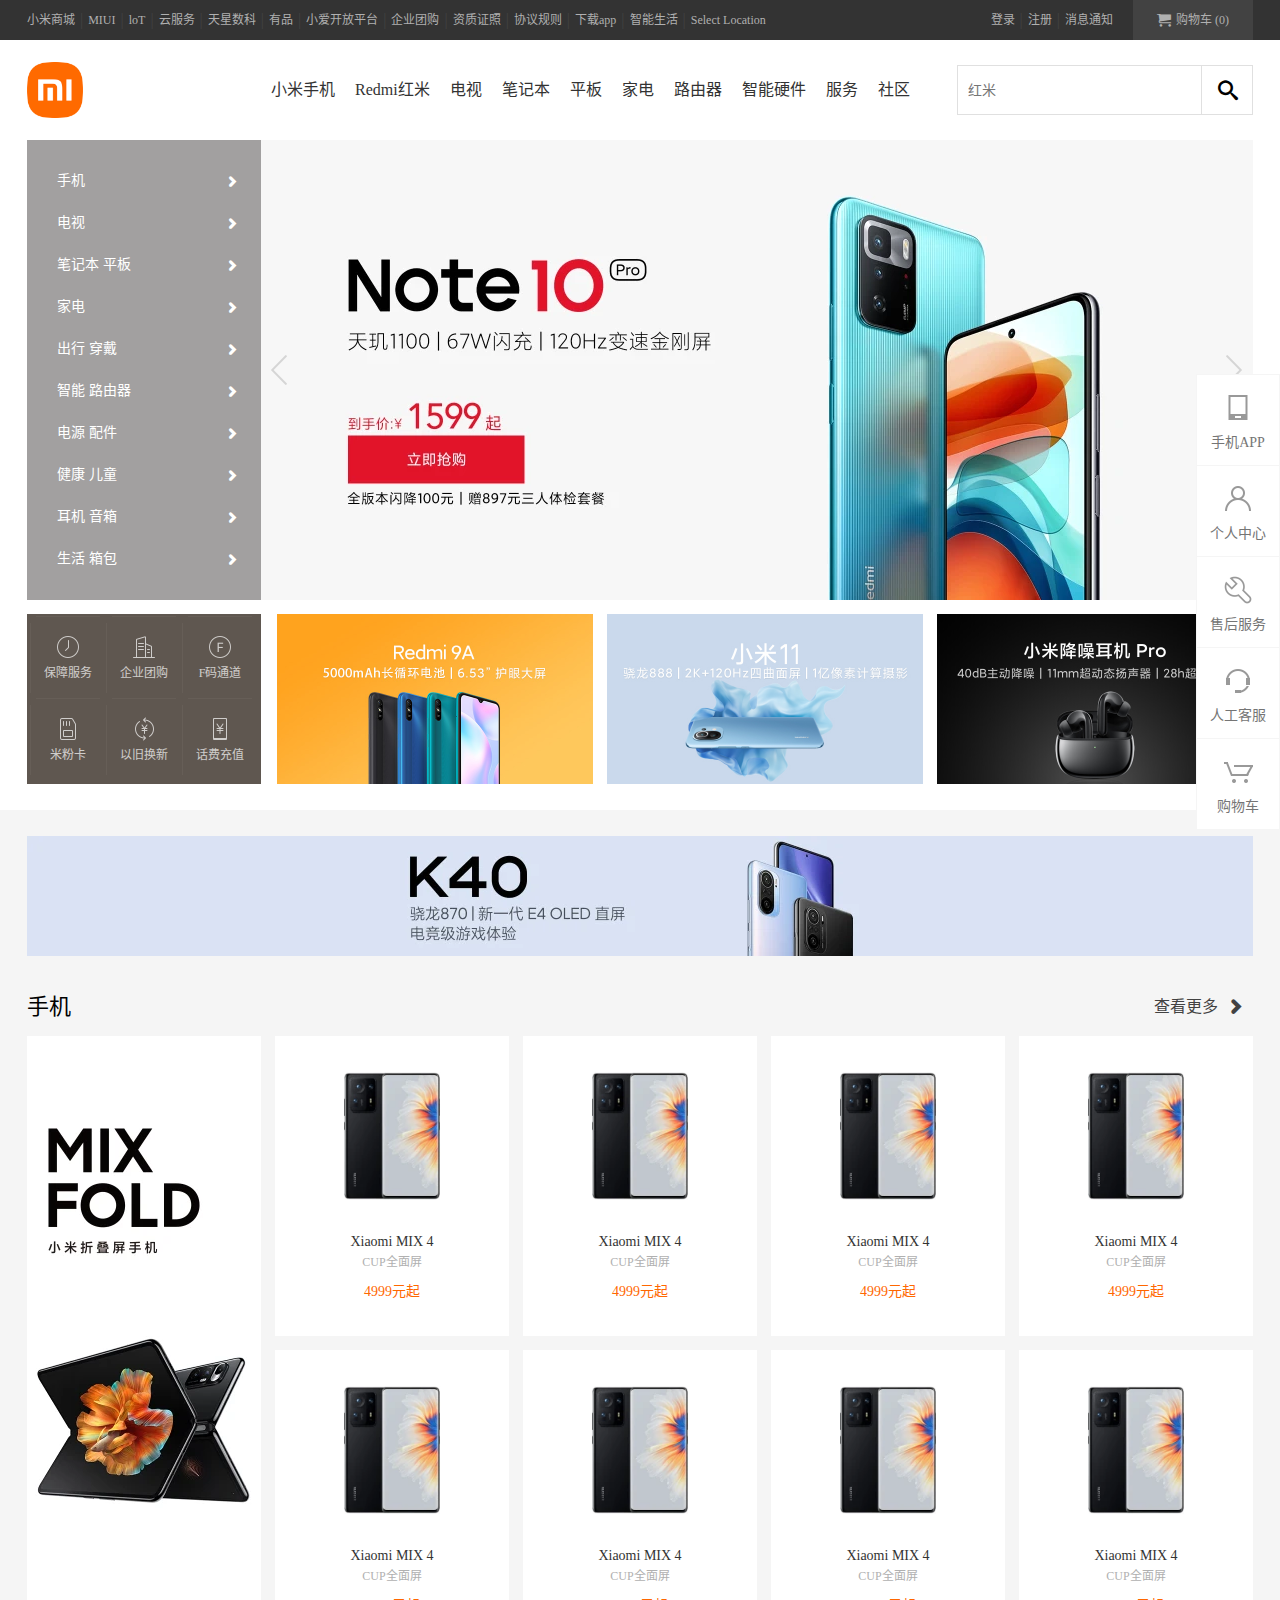
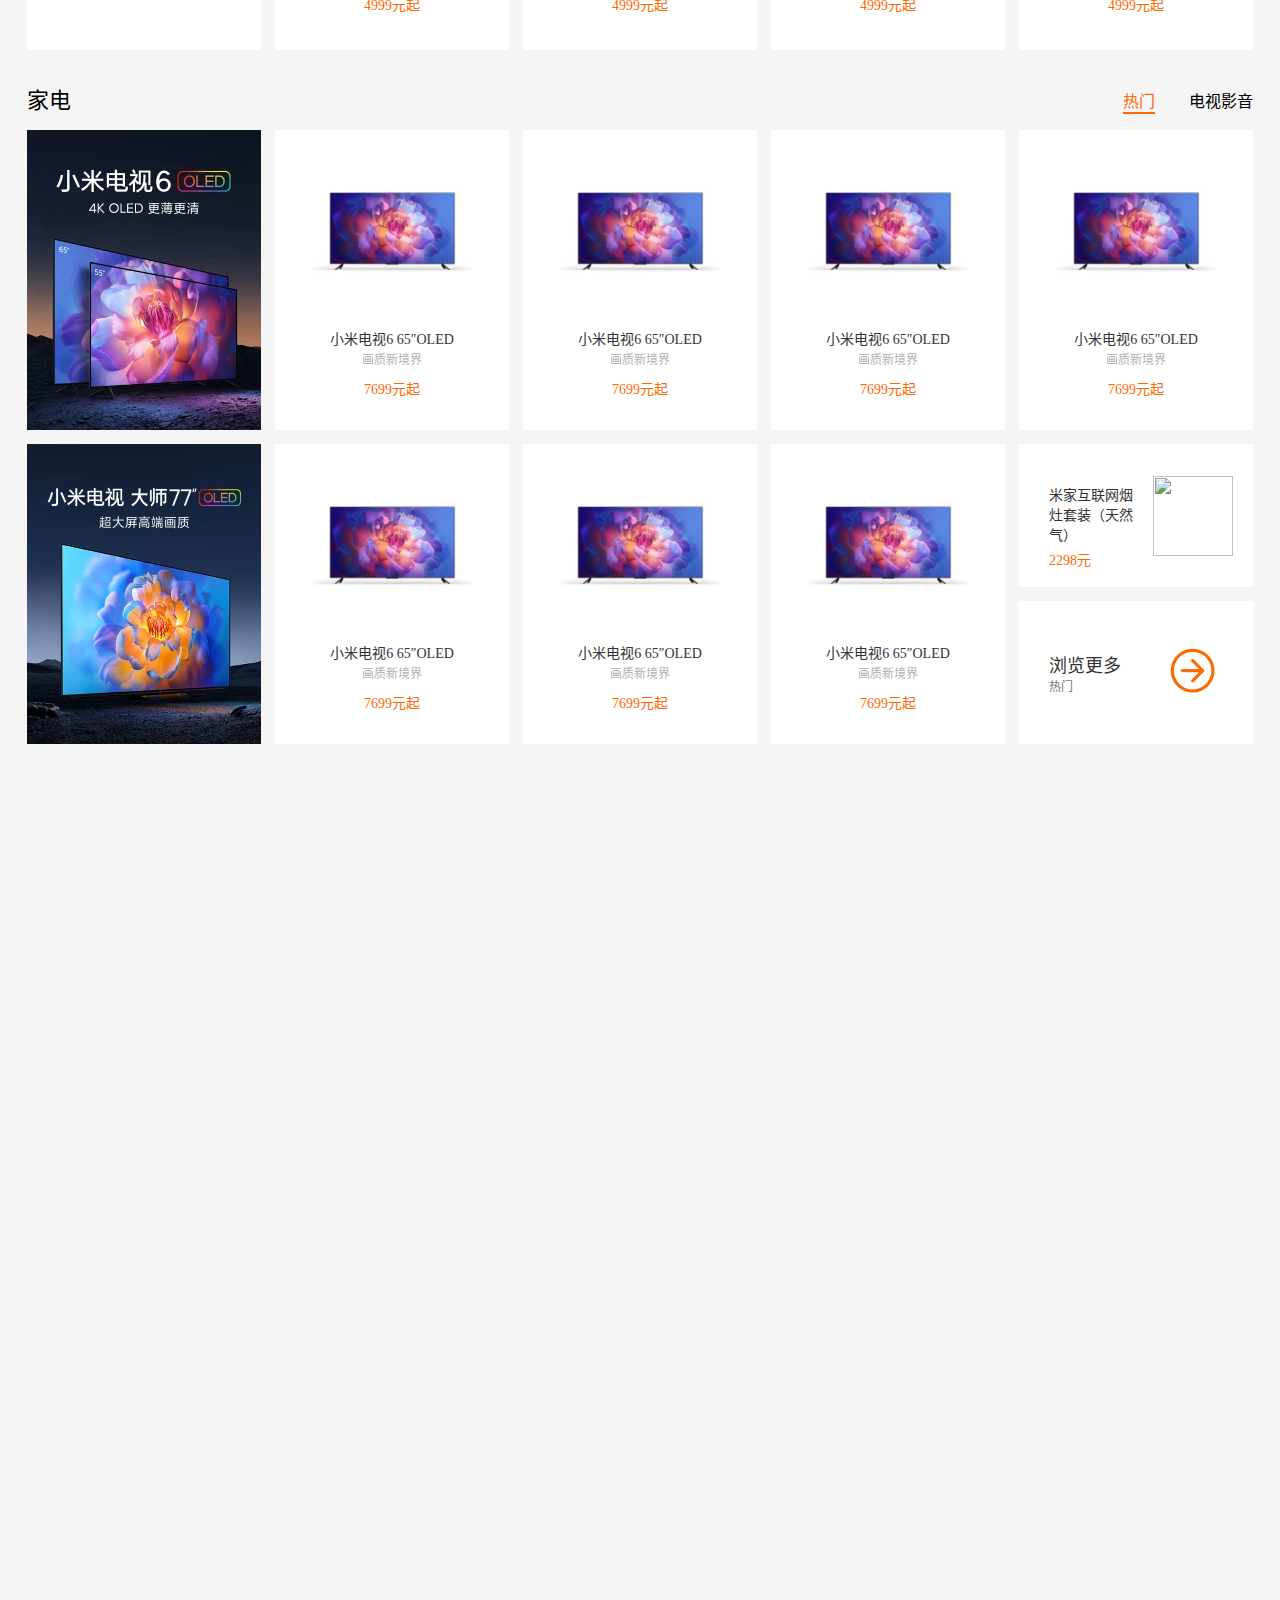
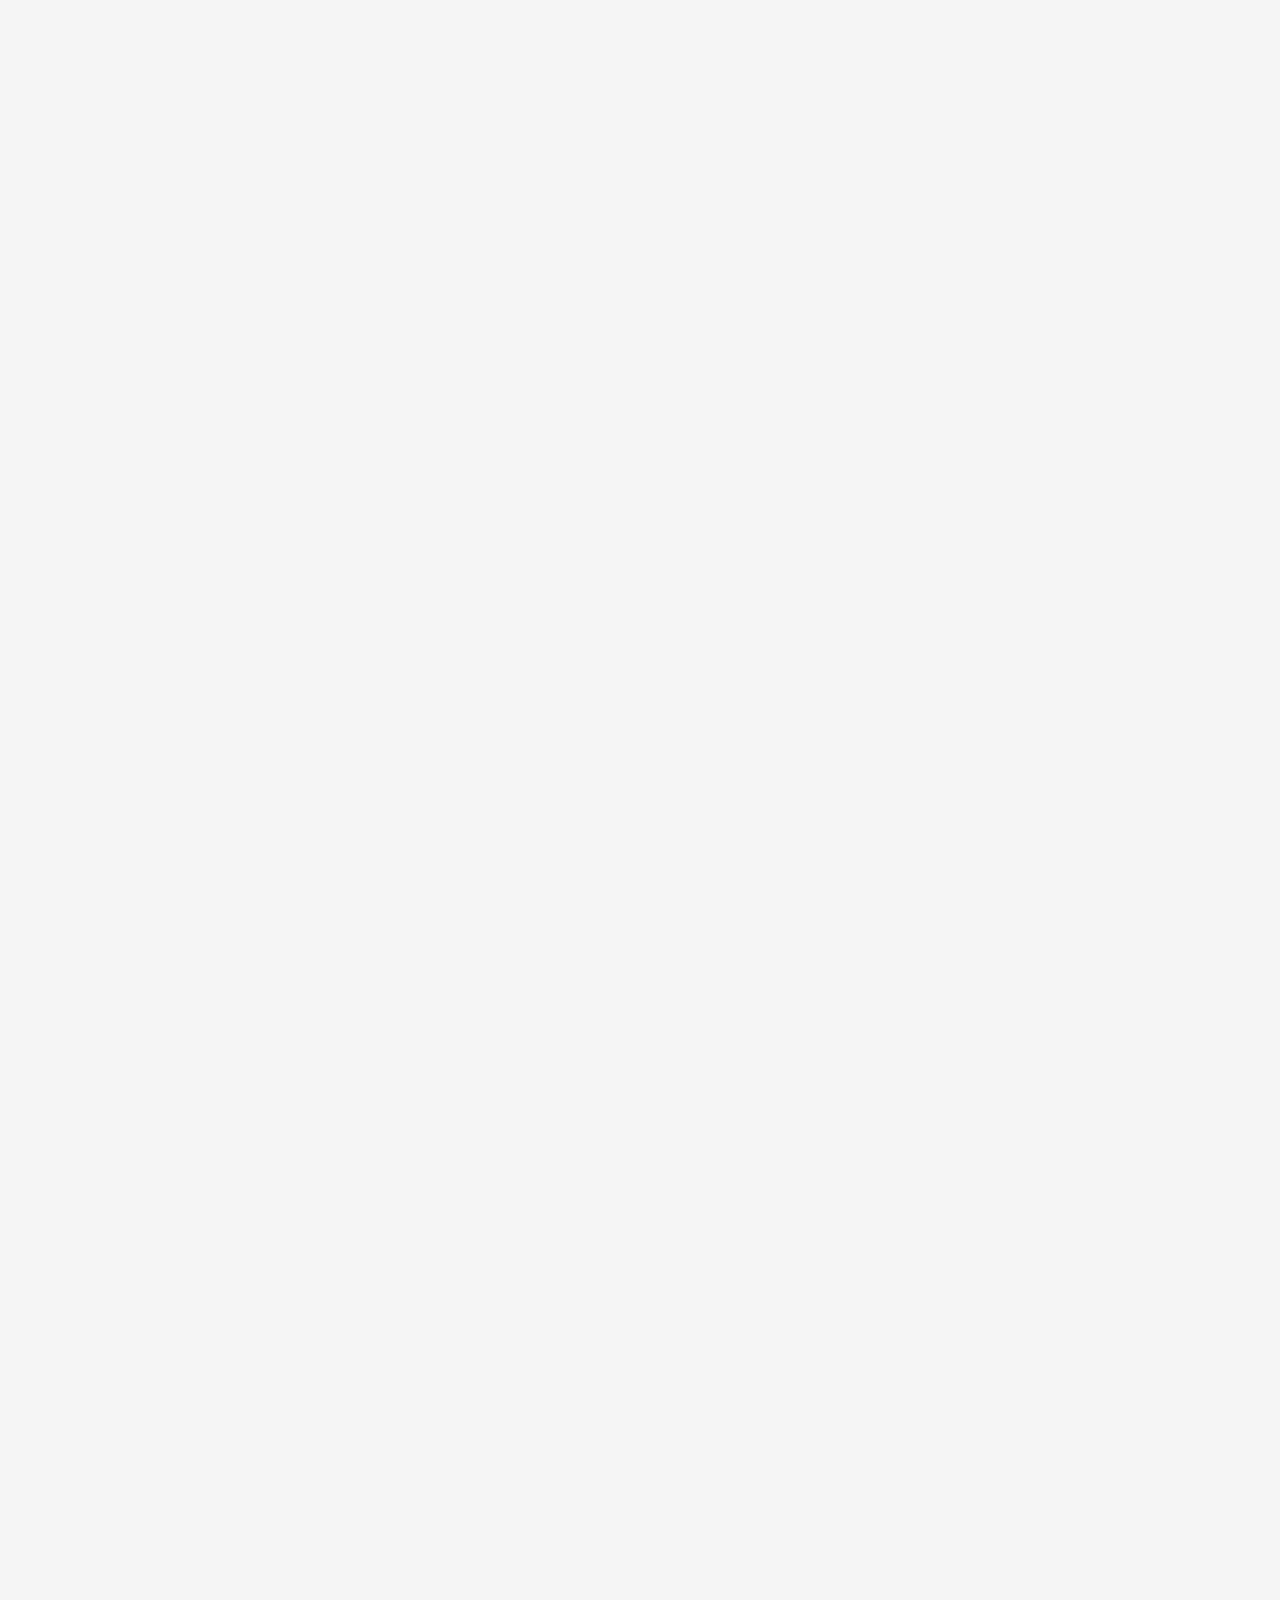
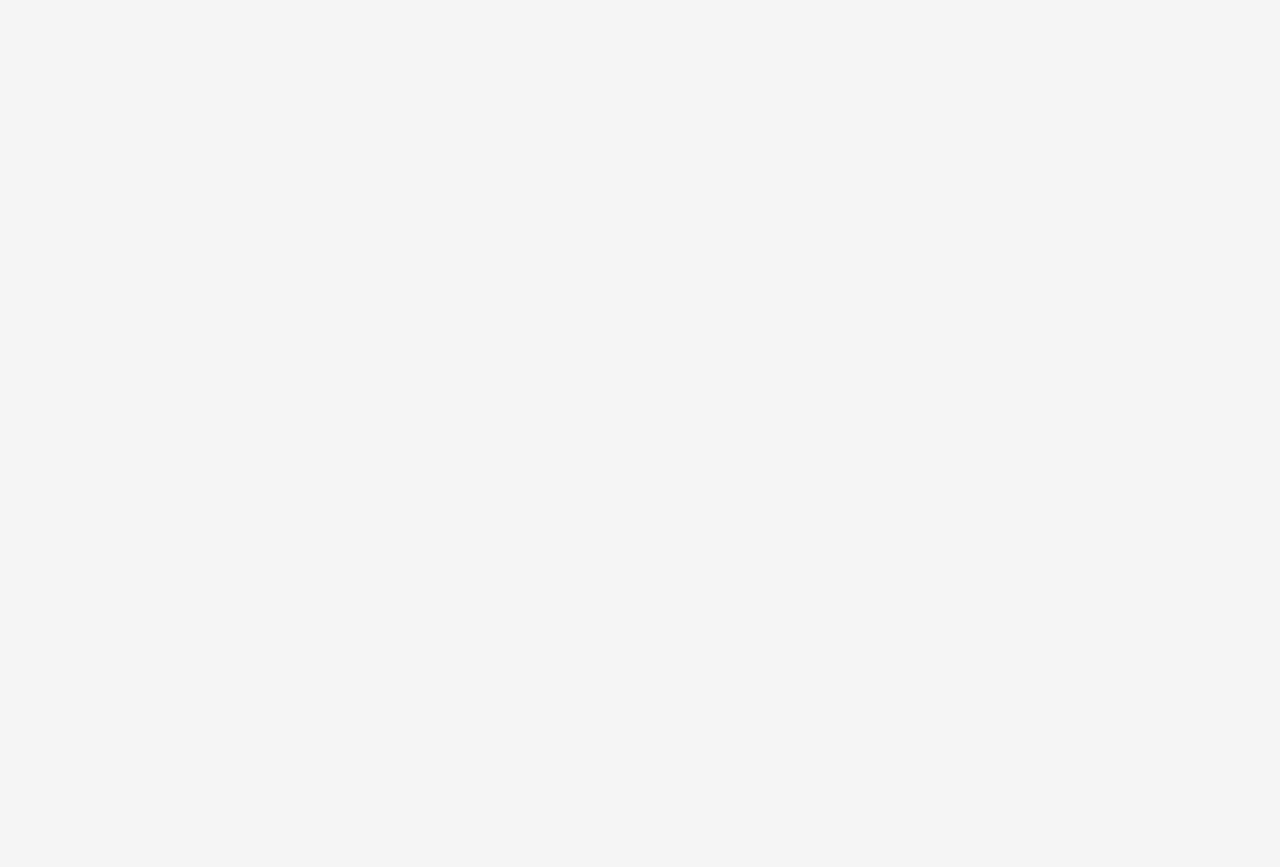
==== index.html @ b2a6027d "小米官网" ====
<!DOCTYPE html>
<html lang="zh-CN">

<head>
    <meta charset="UTF-8">
    <meta http-equiv="X-UA-Compatible" content="IE=edge">
    <meta name="viewport" content="width=device-width, initial-scale=1.0">
    <link rel="stylesheet" href="style.css">
    <link rel="stylesheet" href="active.css">
    <title>小米官网</title>
</head>

<body>
    <!-- 顶部 -->
    <header>
        <div class="topbar">
            <div class="container w">
                <nav class="topbar-nav">
                    <a href="#">小米商城</a>
                    <span class="sep">|</span>
                    <a href="#">MIUI</a>
                    <span class="sep">|</span>
                    <a href="#">loT</a>
                    <span class="sep">|</span>
                    <a href="#">云服务</a>
                    <span class="sep">|</span>
                    <a href="#">天星数科</a>
                    <span class="sep">|</span>
                    <a href="#">有品</a>
                    <span class="sep">|</span>
                    <a href="#">小爱开放平台</a>
                    <span class="sep">|</span>
                    <a href="#">企业团购</a>
                    <span class="sep">|</span>
                    <a href="#">资质证照</a>
                    <span class="sep">|</span>
                    <a href="#">协议规则</a>
                    <span class="sep">|</span>
                    <a href="#">下载app</a>
                    <span class="sep">|</span>
                    <a href="#">智能生活</a>
                    <span class="sep">|</span>
                    <a href="#">Select Location</a>
                </nav>

                <div class="shoppingCart">
                    <a href="#">
                        <!-- 用em或i标签表示字体图标 -->
                        <em>购物车</em>
                        <span>(0)</span>
                    </a>
                    <div class="card-Menu">
                        <span class="msg">购物车中还没有商品，赶紧选购吧！</span>
                    </div>
                </div>

                <div class="userInfo">
                    <a href="#">消息通知</a>
                    <span class="sep">|</span>
                    <a href="#">注册</a>
                    <span class="sep">|</span>
                    <a href="#">登录</a>
                </div>
            </div>
        </div>
        <div class="header-top">
            <div class="container w">
                <ul class="nav-item">
                    <li><a href="#" class="link">小米手机</a></li>
                    <li><a href="#" class="link">Redmi红米</a></li>
                    <li><a href="#" class="link">电视</a></li>
                    <li><a href="#" class="link">笔记本</a></li>
                    <li><a href="#" class="link">平板</a></li>
                    <li><a href="#" class="link">家电</a></li>
                    <li><a href="#" class="link">路由器</a></li>
                    <li><a href="#" class="link">智能硬件</a></li>
                    <li><a href="#" class="link">服务</a></li>
                    <li><a href="#" class="link">社区</a></li>
                </ul>
                <form action="" class="search">
                    <div class="icon-search-btn">
                        <input type="submit" class="search-btn" value="">
                    </div>
                    <input type="text" class="search-text" placeholder="红米">
                </form>

            </div>
        </div>
    </header>
    <!-- 顶部end -->

    <!-- 轮播图 -->
    <div class="swiper">
        <div class="container w">
            <div class="swiper-btn-next"></div>
            <div class="swiper-btn-prev"></div>
            <aside class="swiper-aside">
                <ul class="category-list">
                    <li class="category-list-item">
                        <a href="#" class="link"> 手机</a>
                        <div class="children children-style1">
                            <ul class="children-list">
                                <li>
                                    <a href="#" id="link" class="clearfix">
                                        <img src="images/phone1-2.png" alt="" class="img">
                                        <span class="text">Xiaomi MIX 4</span>
                                    </a>
                                </li>
                                <li>
                                    <a href="#" id="link" class="clearfix">
                                        <img src="images/phone1-2.png" alt="" class="img">
                                        <span class="text">Xiaomi MIX 4</span>
                                    </a>
                                </li>
                                <li>
                                    <a href="#" id="link" class="clearfix">
                                        <img src="images/phone1-2.png" alt="" class="img">
                                        <span class="text">Xiaomi MIX 4</span>
                                    </a>
                                </li>
                                <li>
                                    <a href="#" id="link" class="clearfix">
                                        <img src="images/phone1-2.png" alt="" class="img">
                                        <span class="text">Xiaomi MIX 4</span>
                                    </a>
                                </li>
                                <li>
                                    <a href="#" id="link" class="clearfix">
                                        <img src="images/phone1-2.png" alt="" class="img">
                                        <span class="text">Xiaomi MIX 4</span>
                                    </a>
                                </li>
                                <li>
                                    <a href="#" id="link" class="clearfix">
                                        <img src="images/phone1-2.png" alt="" class="img">
                                        <span class="text">Xiaomi MIX 4</span>
                                    </a>
                                </li>
                                <li>
                                    <a href="#" id="link" class="clearfix">
                                        <img src="images/phone1-2.png" alt="" class="img">
                                        <span class="text">Xiaomi MIX 4</span>
                                    </a>
                                </li>
                                <li>
                                    <a href="#" id="link" class="clearfix">
                                        <img src="images/phone1-2.png" alt="" class="img">
                                        <span class="text">Xiaomi MIX 4</span>
                                    </a>
                                </li>
                                <li>
                                    <a href="#" id="link" class="clearfix">
                                        <img src="images/phone1-2.png" alt="" class="img">
                                        <span class="text">Xiaomi MIX 4</span>
                                    </a>
                                </li>
                                <li>
                                    <a href="#" id="link" class="clearfix">
                                        <img src="images/phone1-2.png" alt="" class="img">
                                        <span class="text">Xiaomi MIX 4</span>
                                    </a>
                                </li>
                                <li>
                                    <a href="#" id="link" class="clearfix">
                                        <img src="images/phone1-2.png" alt="" class="img">
                                        <span class="text">Xiaomi MIX 4</span>
                                    </a>
                                </li>
                                <li>
                                    <a href="#" id="link" class="clearfix">
                                        <img src="images/phone1-2.png" alt="" class="img">
                                        <span class="text">Xiaomi MIX 4</span>
                                    </a>
                                </li>
                                <li>
                                    <a href="#" id="link" class="clearfix">
                                        <img src="images/phone1-2.png" alt="" class="img">
                                        <span class="text">Xiaomi MIX 4</span>
                                    </a>
                                </li>
                                <li>
                                    <a href="#" id="link" class="clearfix">
                                        <img src="images/phone1-2.png" alt="" class="img">
                                        <span class="text">Xiaomi MIX 4</span>
                                    </a>
                                </li>
                                <li>
                                    <a href="#" id="link" class="clearfix">
                                        <img src="images/phone1-2.png" alt="" class="img">
                                        <span class="text">Xiaomi MIX 4</span>
                                    </a>
                                </li>
                                <li>
                                    <a href="#" id="link" class="clearfix">
                                        <img src="images/phone1-2.png" alt="" class="img">
                                        <span class="text">Xiaomi MIX 4</span>
                                    </a>
                                </li>
                                <li>
                                    <a href="#" id="link" class="clearfix">
                                        <img src="images/phone1-2.png" alt="" class="img">
                                        <span class="text">Xiaomi MIX 4</span>
                                    </a>
                                </li>
                                <li>
                                    <a href="#" id="link" class="clearfix">
                                        <img src="images/phone1-2.png" alt="" class="img">
                                        <span class="text">Xiaomi MIX 4</span>
                                    </a>
                                </li>
                                <li>
                                    <a href="#" id="link" class="clearfix">
                                        <img src="images/phone1-2.png" alt="" class="img">
                                        <span class="text">Xiaomi MIX 4</span>
                                    </a>
                                </li>
                                <li>
                                    <a href="#" id="link" class="clearfix">
                                        <img src="images/phone1-2.png" alt="" class="img">
                                        <span class="text">Xiaomi MIX 4</span>
                                    </a>
                                </li>
                                <li>
                                    <a href="#" id="link" class="clearfix">
                                        <img src="images/phone1-2.png" alt="" class="img">
                                        <span class="text">Xiaomi MIX 4</span>
                                    </a>
                                </li>
                                <li>
                                    <a href="#" id="link" class="clearfix">
                                        <img src="images/phone1-2.png" alt="" class="img">
                                        <span class="text">Xiaomi MIX 4</span>
                                    </a>
                                </li>
                                <li>
                                    <a href="#" id="link" class="clearfix">
                                        <img src="images/phone1-2.png" alt="" class="img">
                                        <span class="text">Xiaomi MIX 4</span>
                                    </a>
                                </li>
                                <li>
                                    <a href="#" id="link" class="clearfix">
                                        <img src="images/phone1-2.png" alt="" class="img">
                                        <span class="text">Xiaomi MIX 4</span>
                                    </a>
                                </li>
                            </ul>
                        </div>
                    </li>
                    <li class="category-list-item">
                        <a href="#" class="link"> 电视</a>
                        <div class="children children-style1">
                            <ul class=" children-list">
                                <li>
                                    <a href="#" id="link" class="clearfix">
                                        <img src="images/TVpic2-1.png" alt="" class="img">
                                        <span class="text">小米电视6 55” OLED</span>
                                    </a>
                                </li>
                                <li>
                                    <a href="#" id="link" class="clearfix">
                                        <img src="images/TVpic2-1.png" alt="" class="img">
                                        <span class="text">小米电视6 55” OLED</span>
                                    </a>
                                </li>
                                <li>
                                    <a href="#" id="link" class="clearfix">
                                        <img src="images/TVpic2-1.png" alt="" class="img">
                                        <span class="text">小米电视6 55” OLED</span>
                                    </a>
                                </li>
                                <li>
                                    <a href="#" id="link" class="clearfix">
                                        <img src="images/TVpic2-1.png" alt="" class="img">
                                        <span class="text">小米电视6 55” OLED</span>
                                    </a>
                                </li>
                                <li>
                                    <a href="#" id="link" class="clearfix">
                                        <img src="images/TVpic2-1.png" alt="" class="img">
                                        <span class="text">小米电视6 55” OLED</span>
                                    </a>
                                </li>
                                <li>
                                    <a href="#" id="link" class="clearfix">
                                        <img src="images/TVpic2-1.png" alt="" class="img">
                                        <span class="text">小米电视6 55” OLED</span>
                                    </a>
                                </li>
                                <li>
                                    <a href="#" id="link" class="clearfix">
                                        <img src="images/TVpic2-1.png" alt="" class="img">
                                        <span class="text">小米电视6 55” OLED</span>
                                    </a>
                                </li>
                                <li>
                                    <a href="#" id="link" class="clearfix">
                                        <img src="images/TVpic2-1.png" alt="" class="img">
                                        <span class="text">小米电视6 55” OLED</span>
                                    </a>
                                </li>
                                <li>
                                    <a href="#" id="link" class="clearfix">
                                        <img src="images/TVpic2-1.png" alt="" class="img">
                                        <span class="text">小米电视6 55” OLED</span>
                                    </a>
                                </li>
                                <li>
                                    <a href="#" id="link" class="clearfix">
                                        <img src="images/TVpic2-1.png" alt="" class="img">
                                        <span class="text">小米电视6 55” OLED</span>
                                    </a>
                                </li>
                                <li>
                                    <a href="#" id="link" class="clearfix">
                                        <img src="images/TVpic2-1.png" alt="" class="img">
                                        <span class="text">小米电视6 55” OLED</span>
                                    </a>
                                </li>
                                <li>
                                    <a href="#" id="link" class="clearfix">
                                        <img src="images/TVpic2-1.png" alt="" class="img">
                                        <span class="text">小米电视6 55” OLED</span>
                                    </a>
                                </li>
                                <li>
                                    <a href="#" id="link" class="clearfix">
                                        <img src="images/TVpic2-1.png" alt="" class="img">
                                        <span class="text">小米电视6 55” OLED</span>
                                    </a>
                                </li>
                                <li>
                                    <a href="#" id="link" class="clearfix">
                                        <img src="images/TVpic2-1.png" alt="" class="img">
                                        <span class="text">小米电视6 55” OLED</span>
                                    </a>
                                </li>
                                <li>
                                    <a href="#" id="link" class="clearfix">
                                        <img src="images/TVpic2-1.png" alt="" class="img">
                                        <span class="text">小米电视6 55” OLED</span>
                                    </a>
                                </li>
                                <li>
                                    <a href="#" id="link" class="clearfix">
                                        <img src="images/TVpic2-1.png" alt="" class="img">
                                        <span class="text">小米电视6 55” OLED</span>
                                    </a>
                                </li>
                                <li>
                                    <a href="#" id="link" class="clearfix">
                                        <img src="images/TVpic2-1.png" alt="" class="img">
                                        <span class="text">小米电视6 55” OLED</span>
                                    </a>
                                </li>
                                <li>
                                    <a href="#" id="link" class="clearfix">
                                        <img src="images/TVpic2-1.png" alt="" class="img">
                                        <span class="text">小米电视6 55” OLED</span>
                                    </a>
                                </li>
                                <li>
                                    <a href="#" id="link" class="clearfix">
                                        <img src="images/TVpic2-1.png" alt="" class="img">
                                        <span class="text">小米电视6 55” OLED</span>
                                    </a>
                                </li>
                                <li>
                                    <a href="#" id="link" class="clearfix">
                                        <img src="images/TVpic2-1.png" alt="" class="img">
                                        <span class="text">小米电视6 55” OLED</span>
                                    </a>
                                </li>
                                <li>
                                    <a href="#" id="link" class="clearfix">
                                        <img src="images/TVpic2-1.png" alt="" class="img">
                                        <span class="text">小米电视6 55” OLED</span>
                                    </a>
                                </li>
                                <li>
                                    <a href="#" id="link" class="clearfix">
                                        <img src="images/TVpic2-1.png" alt="" class="img">
                                        <span class="text">小米电视6 55” OLED</span>
                                    </a>
                                </li>
                                <li>
                                    <a href="#" id="link" class="clearfix">
                                        <img src="images/TVpic2-1.png" alt="" class="img">
                                        <span class="text">小米电视6 55” OLED</span>
                                    </a>
                                </li>
                                <li>
                                    <a href="#" id="link" class="clearfix">
                                        <img src="images/TVpic2-1.png" alt="" class="img">
                                        <span class="text">小米电视6 55” OLED</span>
                                    </a>
                                </li>
                            </ul>
                        </div>
                    </li>
                    <li class="category-list-item">
                        <a href="#" class="link"> 笔记本 平板</a>
                        <div class="children children-style2">
                            <div class="children-style2-prev">
                                <ul class="children-list">
                                    <li>
                                        <a href="#" id="link" class="clearfix">
                                            <img src="images/ipad3-1.png" alt="" class="img">
                                            <span class="text">小米平板5</span>
                                        </a>
                                    </li>
                                    <li>
                                        <a href="#" id="link" class="clearfix">
                                            <img src="images/ipad3-1.png" alt="" class="img">
                                            <span class="text">小米平板5</span>
                                        </a>
                                    </li>
                                    <li>
                                        <a href="#" id="link" class="clearfix">
                                            <img src="images/ipad3-1.png" alt="" class="img">
                                            <span class="text">小米平板5</span>
                                        </a>
                                    </li>
                                    <li>
                                        <a href="#" id="link" class="clearfix">
                                            <img src="images/ipad3-1.png" alt="" class="img">
                                            <span class="text">小米平板5</span>
                                        </a>
                                    </li>
                                    <li>
                                        <a href="#" id="link" class="clearfix">
                                            <img src="images/ipad3-1.png" alt="" class="img">
                                            <span class="text">小米平板5</span>
                                        </a>
                                    </li>
                                    <li>
                                        <a href="#" id="link" class="clearfix">
                                            <img src="images/ipad3-1.png" alt="" class="img">
                                            <span class="text">小米平板5</span>
                                        </a>
                                    </li>
                                    <li>
                                        <a href="#" id="link" class="clearfix">
                                            <img src="images/ipad3-1.png" alt="" class="img">
                                            <span class="text">小米平板5</span>
                                        </a>
                                    </li>
                                    <li>
                                        <a href="#" id="link" class="clearfix">
                                            <img src="images/ipad3-1.png" alt="" class="img">
                                            <span class="text">小米平板5</span>
                                        </a>
                                    </li>
                                    <li>
                                        <a href="#" id="link" class="clearfix">
                                            <img src="images/ipad3-1.png" alt="" class="img">
                                            <span class="text">小米平板5</span>
                                        </a>
                                    </li>
                                    <li>
                                        <a href="#" id="link" class="clearfix">
                                            <img src="images/ipad3-1.png" alt="" class="img">
                                            <span class="text">小米平板5</span>
                                        </a>
                                    </li>
                                    <li>
                                        <a href="#" id="link" class="clearfix">
                                            <img src="images/ipad3-1.png" alt="" class="img">
                                            <span class="text">小米平板5</span>
                                        </a>
                                    </li>
                                    <li>
                                        <a href="#" id="link" class="clearfix">
                                            <img src="images/ipad3-1.png" alt="" class="img">
                                            <span class="text">小米平板5</span>
                                        </a>
                                    </li>
                                </ul>
                            </div>
                            <div class="children-style2-next">
                                <ul class="children-list">
                                    <li>
                                        <a href="#" id="link" class="clearfix">
                                            <img src="images/ipad3-1.png" alt="" class="img">
                                            <span class="text">小米平板5</span>
                                        </a>
                                    </li>
                                    <li>
                                        <a href="#" id="link" class="clearfix">
                                            <img src="images/ipad3-1.png" alt="" class="img">
                                            <span class="text">小米平板5</span>
                                        </a>
                                    </li>
                                </ul>
                            </div>
                        </div>
                    </li>
                    <li class="category-list-item">
                        <a href="#" class="link"> 家电</a>
                        <div class="children children-style1">
                            <ul class="children-list">
                                <li>
                                    <a href="#" id="link" class="clearfix">
                                        <img src="images/bxpix4-1.png" alt="" class="img">
                                        <span class="text">冰箱</span>
                                    </a>
                                </li>
                                <li>
                                    <a href="#" id="link" class="clearfix">
                                        <img src="images/bxpix4-1.png" alt="" class="img">
                                        <span class="text">冰箱</span>
                                    </a>
                                </li>
                                <li>
                                    <a href="#" id="link" class="clearfix">
                                        <img src="images/bxpix4-1.png" alt="" class="img">
                                        <span class="text">冰箱</span>
                                    </a>
                                </li>
                                <li>
                                    <a href="#" id="link" class="clearfix">
                                        <img src="images/bxpix4-1.png" alt="" class="img">
                                        <span class="text">冰箱</span>
                                    </a>
                                </li>
                                <li>
                                    <a href="#" id="link" class="clearfix">
                                        <img src="images/bxpix4-1.png" alt="" class="img">
                                        <span class="text">冰箱</span>
                                    </a>
                                </li>
                                <li>
                                    <a href="#" id="link" class="clearfix">
                                        <img src="images/bxpix4-1.png" alt="" class="img">
                                        <span class="text">冰箱</span>
                                    </a>
                                </li>
                                <li>
                                    <a href="#" id="link" class="clearfix">
                                        <img src="images/bxpix4-1.png" alt="" class="img">
                                        <span class="text">冰箱</span>
                                    </a>
                                </li>
                                <li>
                                    <a href="#" id="link" class="clearfix">
                                        <img src="images/bxpix4-1.png" alt="" class="img">
                                        <span class="text">冰箱</span>
                                    </a>
                                </li>
                                <li>
                                    <a href="#" id="link" class="clearfix">
                                        <img src="images/bxpix4-1.png" alt="" class="img">
                                        <span class="text">冰箱</span>
                                    </a>
                                </li>
                                <li>
                                    <a href="#" id="link" class="clearfix">
                                        <img src="images/bxpix4-1.png" alt="" class="img">
                                        <span class="text">冰箱</span>
                                    </a>
                                </li>
                                <li>
                                    <a href="#" id="link" class="clearfix">
                                        <img src="images/bxpix4-1.png" alt="" class="img">
                                        <span class="text">冰箱</span>
                                    </a>
                                </li>
                                <li>
                                    <a href="#" id="link" class="clearfix">
                                        <img src="images/bxpix4-1.png" alt="" class="img">
                                        <span class="text">冰箱</span>
                                    </a>
                                </li>
                                <li>
                                    <a href="#" id="link" class="clearfix">
                                        <img src="images/bxpix4-1.png" alt="" class="img">
                                        <span class="text">冰箱</span>
                                    </a>
                                </li>
                                <li>
                                    <a href="#" id="link" class="clearfix">
                                        <img src="images/bxpix4-1.png" alt="" class="img">
                                        <span class="text">冰箱</span>
                                    </a>
                                </li>
                                <li>
                                    <a href="#" id="link" class="clearfix">
                                        <img src="images/bxpix4-1.png" alt="" class="img">
                                        <span class="text">冰箱</span>
                                    </a>
                                </li>
                                <li>
                                    <a href="#" id="link" class="clearfix">
                                        <img src="images/bxpix4-1.png" alt="" class="img">
                                        <span class="text">冰箱</span>
                                    </a>
                                </li>
                                <li>
                                    <a href="#" id="link" class="clearfix">
                                        <img src="images/bxpix4-1.png" alt="" class="img">
                                        <span class="text">冰箱</span>
                                    </a>
                                </li>
                                <li>
                                    <a href="#" id="link" class="clearfix">
                                        <img src="images/bxpix4-1.png" alt="" class="img">
                                        <span class="text">冰箱</span>
                                    </a>
                                </li>
                                <li>
                                    <a href="#" id="link" class="clearfix">
                                        <img src="images/bxpix4-1.png" alt="" class="img">
                                        <span class="text">冰箱</span>
                                    </a>
                                </li>
                                <li>
                                    <a href="#" id="link" class="clearfix">
                                        <img src="images/bxpix4-1.png" alt="" class="img">
                                        <span class="text">冰箱</span>
                                    </a>
                                </li>
                                <li>
                                    <a href="#" id="link" class="clearfix">
                                        <img src="images/bxpix4-1.png" alt="" class="img">
                                        <span class="text">冰箱</span>
                                    </a>
                                </li>
                                <li>
                                    <a href="#" id="link" class="clearfix">
                                        <img src="images/bxpix4-1.png" alt="" class="img">
                                        <span class="text">冰箱</span>
                                    </a>
                                </li>
                                <li>
                                    <a href="#" id="link" class="clearfix">
                                        <img src="images/bxpix4-1.png" alt="" class="img">
                                        <span class="text">冰箱</span>
                                    </a>
                                </li>
                                <li>
                                    <a href="#" id="link" class="clearfix">
                                        <img src="images/bxpix4-1.png" alt="" class="img">
                                        <span class="text">冰箱</span>
                                    </a>
                                </li>
                            </ul>
                        </div>

                    </li>
                    <li class="category-list-item">
                        <a href="#" class="link"> 出行 穿戴</a>
                        <div class="children children-style2">
                            <div class="children-style2-prev">
                                <ul class="children-list">
                                    <li>
                                        <a href="#" id="link" class="clearfix">
                                            <img src="images/pic5-1.png" alt="" class="img">
                                            <span class="text">小米手环6 NFC版</span>
                                        </a>
                                    </li>
                                    <li>
                                        <a href="#" id="link" class="clearfix">
                                            <img src="images/pic5-1.png" alt="" class="img">
                                            <span class="text">小米手环6 NFC版</span>
                                        </a>
                                    </li>
                                    <li>
                                        <a href="#" id="link" class="clearfix">
                                            <img src="images/pic5-1.png" alt="" class="img">
                                            <span class="text">小米手环6 NFC版</span>
                                        </a>
                                    </li>
                                    <li>
                                        <a href="#" id="link" class="clearfix">
                                            <img src="images/pic5-1.png" alt="" class="img">
                                            <span class="text">小米手环6 NFC版</span>
                                        </a>
                                    </li>
                                    <li>
                                        <a href="#" id="link" class="clearfix">
                                            <img src="images/pic5-1.png" alt="" class="img">
                                            <span class="text">小米手环6 NFC版</span>
                                        </a>
                                    </li>
                                    <li>
                                        <a href="#" id="link" class="clearfix">
                                            <img src="images/pic5-1.png" alt="" class="img">
                                            <span class="text">小米手环6 NFC版</span>
                                        </a>
                                    </li>
                                    <li>
                                        <a href="#" id="link" class="clearfix">
                                            <img src="images/pic5-1.png" alt="" class="img">
                                            <span class="text">小米手环6 NFC版</span>
                                        </a>
                                    </li>
                                    <li>
                                        <a href="#" id="link" class="clearfix">
                                            <img src="images/pic5-1.png" alt="" class="img">
                                            <span class="text">小米手环6 NFC版</span>
                                        </a>
                                    </li>
                                    <li>
                                        <a href="#" id="link" class="clearfix">
                                            <img src="images/pic5-1.png" alt="" class="img">
                                            <span class="text">小米手环6 NFC版</span>
                                        </a>
                                    </li>
                                    <li>
                                        <a href="#" id="link" class="clearfix">
                                            <img src="images/pic5-1.png" alt="" class="img">
                                            <span class="text">小米手环6 NFC版</span>
                                        </a>
                                    </li>
                                    <li>
                                        <a href="#" id="link" class="clearfix">
                                            <img src="images/pic5-1.png" alt="" class="img">
                                            <span class="text">小米手环6 NFC版</span>
                                        </a>
                                    </li>
                                    <li>
                                        <a href="#" id="link" class="clearfix">
                                            <img src="images/pic5-1.png" alt="" class="img">
                                            <span class="text">小米手环6 NFC版</span>
                                        </a>
                                    </li>
                                </ul>
                            </div>
                            <div class="children-style2-next">
                                <ul class="children-list">
                                    <li>
                                        <a href="#" id="link" class="clearfix">
                                            <img src="images/pic5-1.png" alt="" class="img">
                                            <span class="text">小米手环6 NFC版</span>
                                        </a>
                                    </li>
                                </ul>
                            </div>
                        </div>
                    </li>
                    <li class="category-list-item">
                        <a href="#" class="link"> 智能 路由器</a>
                        <div class="children children-style2">
                            <div class="children-style2-prev">
                                <ul class="children-list">
                                    <li>
                                        <a href="#" id="link" class="clearfix">
                                            <img src="images/pic6-1.png" alt="" class="img">
                                            <span class="text">CyberDog</span>
                                        </a>
                                    </li>
                                    <li>
                                        <a href="#" id="link" class="clearfix">
                                            <img src="images/pic6-1.png" alt="" class="img">
                                            <span class="text">CyberDog</span>
                                        </a>
                                    </li>
                                    <li>
                                        <a href="#" id="link" class="clearfix">
                                            <img src="images/pic6-1.png" alt="" class="img">
                                            <span class="text">CyberDog</span>
                                        </a>
                                    </li>
                                    <li>
                                        <a href="#" id="link" class="clearfix">
                                            <img src="images/pic6-1.png" alt="" class="img">
                                            <span class="text">CyberDog</span>
                                        </a>
                                    </li>
                                    <li>
                                        <a href="#" id="link" class="clearfix">
                                            <img src="images/pic6-1.png" alt="" class="img">
                                            <span class="text">CyberDog</span>
                                        </a>
                                    </li>
                                    <li>
                                        <a href="#" id="link" class="clearfix">
                                            <img src="images/pic6-1.png" alt="" class="img">
                                            <span class="text">CyberDog</span>
                                        </a>
                                    </li>
                                    <li>
                                        <a href="#" id="link" class="clearfix">
                                            <img src="images/pic6-1.png" alt="" class="img">
                                            <span class="text">CyberDog</span>
                                        </a>
                                    </li>
                                    <li>
                                        <a href="#" id="link" class="clearfix">
                                            <img src="images/pic6-1.png" alt="" class="img">
                                            <span class="text">CyberDog</span>
                                        </a>
                                    </li>
                                    <li>
                                        <a href="#" id="link" class="clearfix">
                                            <img src="images/pic6-1.png" alt="" class="img">
                                            <span class="text">CyberDog</span>
                                        </a>
                                    </li>
                                    <li>
                                        <a href="#" id="link" class="clearfix">
                                            <img src="images/pic6-1.png" alt="" class="img">
                                            <span class="text">CyberDog</span>
                                        </a>
                                    </li>
                                    <li>
                                        <a href="#" id="link" class="clearfix">
                                            <img src="images/pic6-1.png" alt="" class="img">
                                            <span class="text">CyberDog</span>
                                        </a>
                                    </li>
                                    <li>
                                        <a href="#" id="link" class="clearfix">
                                            <img src="images/pic6-1.png" alt="" class="img">
                                            <span class="text">CyberDog</span>
                                        </a>
                                    </li>
                                </ul>
                            </div>
                            <div class="children-style2-next">
                                <ul class="children-list">
                                    <li>
                                        <a href="#" id="link" class="clearfix">
                                            <img src="images/pic6-1.png" alt="" class="img">
                                            <span class="text">CyberDog</span>
                                        </a>
                                    </li>
                                    <li>
                                        <a href="#" id="link" class="clearfix">
                                            <img src="images/pic6-1.png" alt="" class="img">
                                            <span class="text">CyberDog</span>
                                        </a>
                                    </li>
                                    <li>
                                        <a href="#" id="link" class="clearfix">
                                            <img src="images/pic6-1.png" alt="" class="img">
                                            <span class="text">CyberDog</span>
                                        </a>
                                    </li>
                                </ul>
                            </div>
                        </div>
                    </li>
                    <li class="category-list-item">
                        <a href="#" class="link"> 电源 配件</a>
                        <div class="children children-style3">
                            <ul class="children-list">
                                <li>
                                    <a href="#" id="link" class="clearfix">
                                        <img src="images/pic7-1.png" alt="" class="img">
                                        <span class="text">移动电源</span>
                                    </a>
                                </li>
                                <li>
                                    <a href="#" id="link" class="clearfix">
                                        <img src="images/pic7-1.png" alt="" class="img">
                                        <span class="text">移动电源</span>
                                    </a>
                                </li>
                                <li>
                                    <a href="#" id="link" class="clearfix">
                                        <img src="images/pic7-1.png" alt="" class="img">
                                        <span class="text">移动电源</span>
                                    </a>
                                </li>
                                <li>
                                    <a href="#" id="link" class="clearfix">
                                        <img src="images/pic7-1.png" alt="" class="img">
                                        <span class="text">移动电源</span>
                                    </a>
                                </li>
                                <li>
                                    <a href="#" id="link" class="clearfix">
                                        <img src="images/pic7-1.png" alt="" class="img">
                                        <span class="text">移动电源</span>
                                    </a>
                                </li>
                                <li>
                                    <a href="#" id="link" class="clearfix">
                                        <img src="images/pic7-1.png" alt="" class="img">
                                        <span class="text">移动电源</span>
                                    </a>
                                </li>
                                <li>
                                    <a href="#" id="link" class="clearfix">
                                        <img src="images/pic7-1.png" alt="" class="img">
                                        <span class="text">移动电源</span>
                                    </a>
                                </li>
                                <li>
                                    <a href="#" id="link" class="clearfix">
                                        <img src="images/pic7-1.png" alt="" class="img">
                                        <span class="text">移动电源</span>
                                    </a>
                                </li>
                                <li>
                                    <a href="#" id="link" class="clearfix">
                                        <img src="images/pic7-1.png" alt="" class="img">
                                        <span class="text">移动电源</span>
                                    </a>
                                </li>
                                <li>
                                    <a href="#" id="link" class="clearfix">
                                        <img src="images/pic7-1.png" alt="" class="img">
                                        <span class="text">移动电源</span>
                                    </a>
                                </li>
                                <li>
                                    <a href="#" id="link" class="clearfix">
                                        <img src="images/pic7-1.png" alt="" class="img">
                                        <span class="text">移动电源</span>
                                    </a>
                                </li>
                            </ul>
                        </div>
                    </li>
                    <li class="category-list-item">
                        <a href="#" class="link"> 健康 儿童</a>
                        <div class="children children-style2">
                            <div class="children-style2-prev">
                                <ul class="children-list">
                                    <li>
                                        <a href="#" id="link" class="clearfix">
                                            <img src="images/pic8-1.png" alt="" class="img">
                                            <span class="text">洗手机</span>
                                        </a>
                                    </li>
                                    <li>
                                        <a href="#" id="link" class="clearfix">
                                            <img src="images/pic8-1.png" alt="" class="img">
                                            <span class="text">洗手机</span>
                                        </a>
                                    </li>
                                    <li>
                                        <a href="#" id="link" class="clearfix">
                                            <img src="images/pic8-1.png" alt="" class="img">
                                            <span class="text">洗手机</span>
                                        </a>
                                    </li>
                                    <li>
                                        <a href="#" id="link" class="clearfix">
                                            <img src="images/pic8-1.png" alt="" class="img">
                                            <span class="text">洗手机</span>
                                        </a>
                                    </li>
                                    <li>
                                        <a href="#" id="link" class="clearfix">
                                            <img src="images/pic8-1.png" alt="" class="img">
                                            <span class="text">洗手机</span>
                                        </a>
                                    </li>
                                    <li>
                                        <a href="#" id="link" class="clearfix">
                                            <img src="images/pic8-1.png" alt="" class="img">
                                            <span class="text">洗手机</span>
                                        </a>
                                    </li>
                                    <li>
                                        <a href="#" id="link" class="clearfix">
                                            <img src="images/pic8-1.png" alt="" class="img">
                                            <span class="text">洗手机</span>
                                        </a>
                                    </li>
                                    <li>
                                        <a href="#" id="link" class="clearfix">
                                            <img src="images/pic8-1.png" alt="" class="img">
                                            <span class="text">洗手机</span>
                                        </a>
                                    </li>
                                    <li>
                                        <a href="#" id="link" class="clearfix">
                                            <img src="images/pic8-1.png" alt="" class="img">
                                            <span class="text">洗手机</span>
                                        </a>
                                    </li>
                                    <li>
                                        <a href="#" id="link" class="clearfix">
                                            <img src="images/pic8-1.png" alt="" class="img">
                                            <span class="text">洗手机</span>
                                        </a>
                                    </li>
                                    <li>
                                        <a href="#" id="link" class="clearfix">
                                            <img src="images/pic8-1.png" alt="" class="img">
                                            <span class="text">洗手机</span>
                                        </a>
                                    </li>
                                    <li>
                                        <a href="#" id="link" class="clearfix">
                                            <img src="images/pic8-1.png" alt="" class="img">
                                            <span class="text">洗手机</span>
                                        </a>
                                    </li>
                                </ul>
                            </div>
                            <div class="children-style2-next">
                                <ul class="children-list">
                                    <li>
                                        <a href="#" id="link" class="clearfix">
                                            <img src="images/pic8-1.png" alt="" class="img">
                                            <span class="text">洗手机</span>
                                        </a>
                                    </li>
                                    <li>
                                        <a href="#" id="link" class="clearfix">
                                            <img src="images/pic8-1.png" alt="" class="img">
                                            <span class="text">洗手机</span>
                                        </a>
                                    </li>
                                    <li>
                                        <a href="#" id="link" class="clearfix">
                                            <img src="images/pic8-1.png" alt="" class="img">
                                            <span class="text">洗手机</span>
                                        </a>
                                    </li>
                                </ul>
                            </div>
                        </div>
                    </li>
                    <li class="category-list-item">
                        <a href="#" class="link"> 耳机 音箱</a>
                        <div class="children children-style2">
                            <div class="children-style2-prev">
                                <ul class="children-list">
                                    <li>
                                        <a href="#" id="link" class="clearfix">
                                            <img src="images/pic9-1.png" alt="" class="img">
                                            <span class="text">Redmi AirDots 3</span>
                                        </a>
                                    </li>
                                    <li>
                                        <a href="#" id="link" class="clearfix">
                                            <img src="images/pic9-1.png" alt="" class="img">
                                            <span class="text">Redmi AirDots 3</span>
                                        </a>
                                    </li>
                                    <li>
                                        <a href="#" id="link" class="clearfix">
                                            <img src="images/pic9-1.png" alt="" class="img">
                                            <span class="text">Redmi AirDots 3</span>
                                        </a>
                                    </li>
                                    <li>
                                        <a href="#" id="link" class="clearfix">
                                            <img src="images/pic9-1.png" alt="" class="img">
                                            <span class="text">Redmi AirDots 3</span>
                                        </a>
                                    </li>
                                    <li>
                                        <a href="#" id="link" class="clearfix">
                                            <img src="images/pic9-1.png" alt="" class="img">
                                            <span class="text">Redmi AirDots 3</span>
                                        </a>
                                    </li>
                                    <li>
                                        <a href="#" id="link" class="clearfix">
                                            <img src="images/pic9-1.png" alt="" class="img">
                                            <span class="text">Redmi AirDots 3</span>
                                        </a>
                                    </li>
                                    <li>
                                        <a href="#" id="link" class="clearfix">
                                            <img src="images/pic9-1.png" alt="" class="img">
                                            <span class="text">Redmi AirDots 3</span>
                                        </a>
                                    </li>
                                    <li>
                                        <a href="#" id="link" class="clearfix">
                                            <img src="images/pic9-1.png" alt="" class="img">
                                            <span class="text">Redmi AirDots 3</span>
                                        </a>
                                    </li>
                                    <li>
                                        <a href="#" id="link" class="clearfix">
                                            <img src="images/pic9-1.png" alt="" class="img">
                                            <span class="text">Redmi AirDots 3</span>
                                        </a>
                                    </li>
                                    <li>
                                        <a href="#" id="link" class="clearfix">
                                            <img src="images/pic9-1.png" alt="" class="img">
                                            <span class="text">Redmi AirDots 3</span>
                                        </a>
                                    </li>
                                    <li>
                                        <a href="#" id="link" class="clearfix">
                                            <img src="images/pic9-1.png" alt="" class="img">
                                            <span class="text">Redmi AirDots 3</span>
                                        </a>
                                    </li>
                                    <li>
                                        <a href="#" id="link" class="clearfix">
                                            <img src="images/pic9-1.png" alt="" class="img">
                                            <span class="text">Redmi AirDots 3</span>
                                        </a>
                                    </li>
                                </ul>
                            </div>
                            <div class="children-style2-next">
                                <ul class="children-list">
                                    <li>
                                        <a href="#" id="link" class="clearfix">
                                            <img src="images/pic9-1.png" alt="" class="img">
                                            <span class="text">Redmi AirDots 3</span>
                                        </a>
                                    </li>
                                    <li>
                                        <a href="#" id="link" class="clearfix">
                                            <img src="images/pic9-1.png" alt="" class="img">
                                            <span class="text">Redmi AirDots 3</span>
                                        </a>
                                    </li>
                                    <li>
                                        <a href="#" id="link" class="clearfix">
                                            <img src="images/pic9-1.png" alt="" class="img">
                                            <span class="text">Redmi AirDots 3</span>
                                        </a>
                                    </li>
                                    <li>
                                        <a href="#" id="link" class="clearfix">
                                            <img src="images/pic9-1.png" alt="" class="img">
                                            <span class="text">Redmi AirDots 3</span>
                                        </a>
                                    </li>
                                    <li>
                                        <a href="#" id="link" class="clearfix">
                                            <img src="images/pic9-1.png" alt="" class="img">
                                            <span class="text">Redmi AirDots 3</span>
                                        </a>
                                    </li>
                                </ul>
                            </div>
                        </div>

                    </li>
                    <li class="category-list-item">
                        <a href="#" class="link"> 生活 箱包</a>
                        <div class="children children-style2">
                            <div class="children-style2-prev">
                                <ul class="children-list">
                                    <li>
                                        <a href="#" id="link" class="clearfix">
                                            <img src="images/pic10-1.png" alt="" class="img">
                                            <span class="text">小背包</span>
                                        </a>
                                    </li>
                                    <li>
                                        <a href="#" id="link" class="clearfix">
                                            <img src="images/pic10-1.png" alt="" class="img">
                                            <span class="text">小背包</span>
                                        </a>
                                    </li>
                                    <li>
                                        <a href="#" id="link" class="clearfix">
                                            <img src="images/pic10-1.png" alt="" class="img">
                                            <span class="text">小背包</span>
                                        </a>
                                    </li>
                                    <li>
                                        <a href="#" id="link" class="clearfix">
                                            <img src="images/pic10-1.png" alt="" class="img">
                                            <span class="text">小背包</span>
                                        </a>
                                    </li>
                                    <li>
                                        <a href="#" id="link" class="clearfix">
                                            <img src="images/pic10-1.png" alt="" class="img">
                                            <span class="text">小背包</span>
                                        </a>
                                    </li>
                                    <li>
                                        <a href="#" id="link" class="clearfix">
                                            <img src="images/pic10-1.png" alt="" class="img">
                                            <span class="text">小背包</span>
                                        </a>
                                    </li>
                                    <li>
                                        <a href="#" id="link" class="clearfix">
                                            <img src="images/pic10-1.png" alt="" class="img">
                                            <span class="text">小背包</span>
                                        </a>
                                    </li>
                                    <li>
                                        <a href="#" id="link" class="clearfix">
                                            <img src="images/pic10-1.png" alt="" class="img">
                                            <span class="text">小背包</span>
                                        </a>
                                    </li>
                                    <li>
                                        <a href="#" id="link" class="clearfix">
                                            <img src="images/pic10-1.png" alt="" class="img">
                                            <span class="text">小背包</span>
                                        </a>
                                    </li>
                                    <li>
                                        <a href="#" id="link" class="clearfix">
                                            <img src="images/pic10-1.png" alt="" class="img">
                                            <span class="text">小背包</span>
                                        </a>
                                    </li>
                                    <li>
                                        <a href="#" id="link" class="clearfix">
                                            <img src="images/pic10-1.png" alt="" class="img">
                                            <span class="text">小背包</span>
                                        </a>
                                    </li>
                                    <li>
                                        <a href="#" id="link" class="clearfix">
                                            <img src="images/pic10-1.png" alt="" class="img">
                                            <span class="text">小背包</span>
                                        </a>
                                    </li>
                                </ul>
                            </div>
                            <div class="children-style2-next">
                                <ul class="children-list">
                                    <li>
                                        <a href="#" id="link" class="clearfix">
                                            <img src="images/pic10-1.png" alt="" class="img">
                                            <span class="text">小背包</span>
                                        </a>
                                    </li>
                                    <li>
                                        <a href="#" id="link" class="clearfix">
                                            <img src="images/pic10-1.png" alt="" class="img">
                                            <span class="text">小背包</span>
                                        </a>
                                    </li>
                                </ul>
                            </div>
                        </div>
                    </li>

                </ul>
            </aside>
        </div>
        <div class="swiper-bottom w">
            <div class="home-channel">
                <ul class="home-channel-list clearfix">
                    <li>
                        <a href="#">
                            <img src="images/baozhangfuwu.png" alt="">
                            保障服务
                        </a>
                    </li>
                    <li>
                        <a href="#">
                            <img src="images/qiyetuangou.png" alt="">
                            企业团购
                        </a>
                    </li>
                    <li>
                        <a href="#">
                            <img src="images/F码通道.png" alt="">
                            F码通道
                        </a>
                    </li>
                    <li>
                        <a href="#">
                            <img src="images/米粉卡.png" alt="">
                            米粉卡
                        </a>
                    </li>
                    <li>
                        <a href="#">
                            <img src="images/yijiuhuanxin.png" alt="">
                            以旧换新
                        </a>
                    </li>
                    <li>
                        <a href="#">
                            <img src="images/话费充值.png" alt="">
                            话费充值
                        </a>
                    </li>
                </ul>
            </div>
            <div class="home-channel-pic clearfix">
                <ul>
                    <li>
                        <a href="#">
                            <img src="images/home-channel-pic1.png" alt="">
                        </a>
                    </li>
                    <li>
                        <a href="#">
                            <img src="images/home-channel-pic2.png" alt="">
                        </a>
                    </li>
                    <li>
                        <a href="#">
                            <img src="images/home-channel-pic3.png" alt="">
                        </a>
                    </li>
                </ul>
            </div>


        </div>
    </div>

    <!-- 轮播图end -->

    <!-- 工具栏 -->
    <div class="tool-bar clearfix">
        <a href="#" class="item">
            <div class="icon">
                <img src="images/tool-static1.png" alt="" class="static">
                <img src="images/tool-hover1.png" alt="" class="hover">
            </div>
            <span>手机APP</span>

            <div class="pop-content">
                <img src="images/扫码.png" alt="">
                <span>
                    扫码领取新人百元礼包
                </span>
            </div>
        </a>
        <a href="#" class="item">
            <div class="icon">
                <img src="images/tool-static2.png" alt="" class="static">
                <img src="images/tool-hover2.png" alt="" class="hover">
            </div>
            <span>个人中心</span>
        </a>
        <a href="#" class="item">
            <div class="icon">
                <img src="images/tool-static3.png" alt="" class="static">
                <img src="images/tool-hover3.png" alt="" class="hover">
            </div>
            <span>售后服务</span>
        </a>
        <a href="#" class="item">
            <div class="icon">
                <img src="images/tool-static4.png" alt="" class="static">
                <img src="images/tool-hover4.png" alt="" class="hover">
            </div>
            <span>人工客服</span>
        </a>
        <a href="#" class="item">
            <div class="icon">
                <img src="images/tool-static5.png" alt="" class="static">
                <img src="images/tool-hover5.png" alt="" class="hover">
            </div>
            <span>购物车</span>
        </a>

    </div>
    <!-- 工具栏end -->

    <!-- main主体部分 -->
    <div class="home-main clearfix">
        <div class="container w">
            <div class="banner-box">
                <a href="#"> <img src="images/bannerpic.png" alt=""></a>
            </div>
            <div class="box-sj box">
                <div class="box-hd">
                    <h2 class="top-title">手机</h2>
                    <div class="more"><a href="#">查看更多</a></div>
                </div>
                <div class="box-sj-bd">
                    <div class="prev">
                        <ul>
                            <li>
                                <a href="#">
                                    <img src="images/prev1.png" alt="">
                                </a>
                            </li>
                        </ul>
                    </div>
                    <div class="next">
                        <ul>
                            <li class="box-list">
                                <a href="#">
                                    <div class="figure-img">
                                        <img src="images/figure-img1.png" alt="">
                                    </div>
                                    <h3 class="title">
                                        Xiaomi MIX 4
                                    </h3>
                                    <p class="detail">CUP全面屏</p>
                                    <p class="price">
                                        4999元起
                                    </p>
                                </a>
                            </li>
                            <li class="box-list">
                                <a href="#">
                                    <div class="figure-img">
                                        <img src="images/figure-img1.png" alt="">
                                    </div>
                                    <h3 class="title">
                                        Xiaomi MIX 4
                                    </h3>
                                    <p class="detail">CUP全面屏</p>
                                    <p class="price">
                                        4999元起
                                    </p>
                                </a>
                            </li>
                            <li class="box-list">
                                <a href="#">
                                    <div class="figure-img">
                                        <img src="images/figure-img1.png" alt="">
                                    </div>
                                    <h3 class="title">
                                        Xiaomi MIX 4
                                    </h3>
                                    <p class="detail">CUP全面屏</p>
                                    <p class="price">
                                        4999元起
                                    </p>
                                </a>
                            </li>
                            <li class="box-list">
                                <a href="#">
                                    <div class="figure-img">
                                        <img src="images/figure-img1.png" alt="">
                                    </div>
                                    <h3 class="title">
                                        Xiaomi MIX 4
                                    </h3>
                                    <p class="detail">CUP全面屏</p>
                                    <p class="price">
                                        4999元起
                                    </p>
                                </a>
                            </li>
                            <li class="box-list">
                                <a href="#">
                                    <div class="figure-img">
                                        <img src="images/figure-img1.png" alt="">
                                    </div>
                                    <h3 class="title">
                                        Xiaomi MIX 4
                                    </h3>
                                    <p class="detail">CUP全面屏</p>
                                    <p class="price">
                                        4999元起
                                    </p>
                                </a>
                            </li>
                            <li class="box-list">
                                <a href="#">
                                    <div class="figure-img">
                                        <img src="images/figure-img1.png" alt="">
                                    </div>
                                    <h3 class="title">
                                        Xiaomi MIX 4
                                    </h3>
                                    <p class="detail">CUP全面屏</p>
                                    <p class="price">
                                        4999元起
                                    </p>
                                </a>
                            </li>
                            <li class="box-list">
                                <a href="#">
                                    <div class="figure-img">
                                        <img src="images/figure-img1.png" alt="">
                                    </div>
                                    <h3 class="title">
                                        Xiaomi MIX 4
                                    </h3>
                                    <p class="detail">CUP全面屏</p>
                                    <p class="price">
                                        4999元起
                                    </p>
                                </a>
                            </li>
                            <li class="box-list">
                                <a href="#">
                                    <div class="figure-img">
                                        <img src="images/figure-img1.png" alt="">
                                    </div>
                                    <h3 class="title">
                                        Xiaomi MIX 4
                                    </h3>
                                    <p class="detail">CUP全面屏</p>
                                    <p class="price">
                                        4999元起
                                    </p>
                                </a>
                            </li>
                        </ul>
                    </div>
                </div>
            </div>
            <div class="box-jd box">
                <div class="box-hd">
                    <h2 class="top-title">家电</h2>
                    <div class="more">
                        <ul class="tab-list">
                            <li class="tab-active">热门</li>
                            <li>电视影音</li>
                        </ul>
                    </div>
                </div>
                <div class="box-bd">
                    <div class="prev">
                        <ul>
                            <li>
                                <a href="#"><img src="images/jiadianpic1.png" alt=""></a>
                            </li>
                        </ul>
                        <ul>
                            <li>
                                <a href="#"><img src="images/jiadianpic2.png" alt=""></a>
                            </li>
                        </ul>
                    </div>
                    <div class="next" style="display: block;">
                        <ul>
                            <li class="box-list">
                                <a href="#">
                                    <div class="figure-img">
                                        <img src="images/jiadianpic3.png" alt="">
                                    </div>
                                    <h3 class="title">
                                        小米电视6 65″OLED
                                    </h3>
                                    <p class="detail">
                                        画质新境界
                                    </p>
                                    <p class="price">
                                        7699元起
                                    </p>
                                </a>
                            </li>
                            <li class="box-list">
                                <a href="#">
                                    <div class="figure-img">
                                        <img src="images/jiadianpic3.png" alt="">
                                    </div>
                                    <h3 class="title">
                                        小米电视6 65″OLED
                                    </h3>
                                    <p class="detail">
                                        画质新境界
                                    </p>
                                    <p class="price">
                                        7699元起
                                    </p>
                                </a>
                            </li>
                            <li class="box-list">
                                <a href="#">
                                    <div class="figure-img">
                                        <img src="images/jiadianpic3.png" alt="">
                                    </div>
                                    <h3 class="title">
                                        小米电视6 65″OLED
                                    </h3>
                                    <p class="detail">
                                        画质新境界
                                    </p>
                                    <p class="price">
                                        7699元起
                                    </p>
                                </a>
                            </li>
                            <li class="box-list">
                                <a href="#">
                                    <div class="figure-img">
                                        <img src="images/jiadianpic3.png" alt="">
                                    </div>
                                    <h3 class="title">
                                        小米电视6 65″OLED
                                    </h3>
                                    <p class="detail">
                                        画质新境界
                                    </p>
                                    <p class="price">
                                        7699元起
                                    </p>
                                </a>
                            </li>
                            <li class="box-list">
                                <a href="#">
                                    <div class="figure-img">
                                        <img src="images/jiadianpic3.png" alt="">
                                    </div>
                                    <h3 class="title">
                                        小米电视6 65″OLED
                                    </h3>
                                    <p class="detail">
                                        画质新境界
                                    </p>
                                    <p class="price">
                                        7699元起
                                    </p>
                                </a>
                            </li>
                            <li class="box-list">
                                <a href="#">
                                    <div class="figure-img">
                                        <img src="images/jiadianpic3.png" alt="">
                                    </div>
                                    <h3 class="title">
                                        小米电视6 65″OLED
                                    </h3>
                                    <p class="detail">
                                        画质新境界
                                    </p>
                                    <p class="price">
                                        7699元起
                                    </p>
                                </a>
                            </li>
                            <li class="box-list">
                                <a href="#">
                                    <div class="figure-img">
                                        <img src="images/jiadianpic3.png" alt="">
                                    </div>
                                    <h3 class="title">
                                        小米电视6 65″OLED
                                    </h3>
                                    <p class="detail">
                                        画质新境界
                                    </p>
                                    <p class="price">
                                        7699元起
                                    </p>
                                </a>
                            </li>

                            <div>
                                <ul>
                                    <li class="box-list-s">
                                        <div class="item">
                                            <a href="#">
                                                <div class="figure-img">
                                                    <img src="https://cdn.cnbj1.fds.api.mi-img.com/mi-mall/7e5f89adf98ab3fccb34012b5209cd58.jpg?thumb=1&w=100&h=100&f=webp&q=90"
                                                        alt="">

                                                </div>
                                                <h3 class="title">
                                                    米家互联网烟灶套装（天然气）
                                                </h3>
                                                <p class="price">2298元</p>
                                            </a>
                                        </div>
                                    </li>
                                    <li class="box-list-s">
                                        <a href="">
                                            <div class="figure-more">
                                                <img src="images/向右边.png" alt="">
                                            </div>
                                            <div class="more">
                                                浏览更多
                                                <small>热门</small>
                                            </div>
                                        </a>
                                    </li>
                                </ul>
                            </div>

                        </ul>
                    </div>
                    <div class="next">
                        <ul>
                            <li class="box-list">
                                <a href="#">
                                    <div class="figure-img">
                                        <img src="https://cdn.cnbj1.fds.api.mi-img.com/mi-mall/9d8674cd21c486feff5328772ab9cf01.jpg?thumb=1&w=200&h=200&f=webp&q=90"
                                            alt="">
                                    </div>
                                    <h3 class="title">
                                        小米电视4A 70英寸
                                    </h3>
                                    <p class="detail">
                                        大屏更享受
                                    </p>
                                    <p class="price">
                                        3299元起
                                    </p>
                                </a>
                            </li>
                            <li class="box-list">
                                <a href="#">
                                    <div class="figure-img">
                                        <img src="https://cdn.cnbj1.fds.api.mi-img.com/mi-mall/9d8674cd21c486feff5328772ab9cf01.jpg?thumb=1&w=200&h=200&f=webp&q=90"
                                            alt="">
                                    </div>
                                    <h3 class="title">
                                        小米电视4A 70英寸
                                    </h3>
                                    <p class="detail">
                                        大屏更享受
                                    </p>
                                    <p class="price">
                                        3299元起
                                    </p>
                                </a>
                            </li>
                            <li class="box-list">
                                <a href="#">
                                    <div class="figure-img">
                                        <img src="https://cdn.cnbj1.fds.api.mi-img.com/mi-mall/9d8674cd21c486feff5328772ab9cf01.jpg?thumb=1&w=200&h=200&f=webp&q=90"
                                            alt="">
                                    </div>
                                    <h3 class="title">
                                        小米电视4A 70英寸
                                    </h3>
                                    <p class="detail">
                                        大屏更享受
                                    </p>
                                    <p class="price">
                                        3299元起
                                    </p>
                                </a>
                            </li>
                            <li class="box-list">
                                <a href="#">
                                    <div class="figure-img">
                                        <img src="https://cdn.cnbj1.fds.api.mi-img.com/mi-mall/9d8674cd21c486feff5328772ab9cf01.jpg?thumb=1&w=200&h=200&f=webp&q=90"
                                            alt="">
                                    </div>
                                    <h3 class="title">
                                        小米电视4A 70英寸
                                    </h3>
                                    <p class="detail">
                                        大屏更享受
                                    </p>
                                    <p class="price">
                                        3299元起
                                    </p>
                                </a>
                            </li>
                            <li class="box-list">
                                <a href="#">
                                    <div class="figure-img">
                                        <img src="https://cdn.cnbj1.fds.api.mi-img.com/mi-mall/9d8674cd21c486feff5328772ab9cf01.jpg?thumb=1&w=200&h=200&f=webp&q=90"
                                            alt="">
                                    </div>
                                    <h3 class="title">
                                        小米电视4A 70英寸
                                    </h3>
                                    <p class="detail">
                                        大屏更享受
                                    </p>
                                    <p class="price">
                                        3299元起
                                    </p>
                                </a>
                            </li>
                            <li class="box-list">
                                <a href="#">
                                    <div class="figure-img">
                                        <img src="https://cdn.cnbj1.fds.api.mi-img.com/mi-mall/9d8674cd21c486feff5328772ab9cf01.jpg?thumb=1&w=200&h=200&f=webp&q=90"
                                            alt="">
                                    </div>
                                    <h3 class="title">
                                        小米电视4A 70英寸
                                    </h3>
                                    <p class="detail">
                                        大屏更享受
                                    </p>
                                    <p class="price">
                                        3299元起
                                    </p>
                                </a>
                            </li>
                            <li class="box-list">
                                <a href="#">
                                    <div class="figure-img">
                                        <img src="https://cdn.cnbj1.fds.api.mi-img.com/mi-mall/9d8674cd21c486feff5328772ab9cf01.jpg?thumb=1&w=200&h=200&f=webp&q=90"
                                            alt="">
                                    </div>
                                    <h3 class="title">
                                        小米电视4A 70英寸
                                    </h3>
                                    <p class="detail">
                                        大屏更享受
                                    </p>
                                    <p class="price">
                                        3299元起
                                    </p>
                                </a>
                            </li>

                            <div>
                                <ul>
                                    <li class="box-list-s">
                                        <div class="item">
                                            <a href="#">
                                                <div class="figure-img">
                                                    <img src="https://cdn.cnbj1.fds.api.mi-img.com/mi-mall/5f8be2fa1f60f81a0cfbfa3f6e0a5723.jpg?thumb=1&w=100&h=100&f=webp&q=90"
                                                        alt="">

                                                </div>
                                                <h3 class="title">
                                                    Redmi MAX 86″ 超大屏电视
                                                </h3>
                                                <p class="price">9999元</p>
                                            </a>
                                        </div>
                                    </li>
                                    <li class="box-list-s">
                                        <a href="">
                                            <div class="figure-more">
                                                <img src="images/向右边.png" alt="">
                                            </div>
                                            <div class="more">
                                                浏览更多
                                                <small>电视影音</small>
                                            </div>
                                        </a>
                                    </li>
                                </ul>
                            </div>

                        </ul>
                    </div>
                </div>
            </div>
        </div>
    </div>
    <!-- main主体部分end -->

    <script>
        //家电选项卡
        var tabLis = document.querySelector('.tab-list').querySelectorAll('li');
        var items = document.querySelector('.box-bd').querySelectorAll('.next');

        for (var i = 0; i < tabLis.length; i++) {
            tabLis[i].setAttribute('index', i);
            tabLis[i].onmouseover = function () {
                for (var j = 0; j < tabLis.length; j++) {
                    tabLis[j].className = '';
                    items[j].style.display = 'none';
                }
                this.className = 'tab-active';
                items[this.getAttribute('index')].style.display = 'block';
            }
        }

    </script>
</body>

</html>
---- style.css ----
/* 字体声明 */
@font-face {
    font-family: 'icomoon';
    src:  url('fonts/icomoon.eot?bj1qwr');
    src:  url('fonts/icomoon.eot?bj1qwr#iefix') format('embedded-opentype'),
      url('fonts/icomoon.ttf?bj1qwr') format('truetype'),
      url('fonts/icomoon.woff?bj1qwr') format('woff'),
      url('fonts/icomoon.svg?bj1qwr#icomoon') format('svg');
    font-weight: normal;
    font-style: normal;
    font-display: block;
  }


* {
    margin: 0;
    padding: 0;
}

li{
    list-style: none;
}

a{
    text-decoration: none;
}

i,
em {
    font-style: normal;
}

button {
    cursor: pointer;
}

input {
    outline: none;
}

img {
    border: 0;
}

/* 版心 */
.w {
    width: 1226px;
    margin: auto;
}


/* 清除浮动  */

.clearfix::after {
    content: "";
    display: block;
    height: 0;
    clear: both;    /*清除浮动关键 */
    visibility: hidden;
}

.clearfix {
    *zoom: 1;
}


/* 
.clearfix::before {
    content: "";
    clear: both;
}

.clearfix::after , .clearfix::before {
    content: "";
    display: table;
} */





/* 状态栏区域 */

/* topbar */

.container {
    position: relative;
    height: 40px;
}
.topbar {
    position: relative;
    z-index: 30;
    height: 40px;
    line-height: 40px;
    background-color: #333;
}
.topbar .topbar-nav a{
    float: left;
    text-align: center;
    font-size: 12px;
    color: #b0b0b0;
}
.topbar a:hover {
    color: #fff;
}

/* 表示符号 “|” */
.sep {
    float: left;
    color: #424242;
}
.topbar-nav .sep {
    margin: 0 5px;
}
.topbar .shoppingCart{
    position: relative;
    float: right;
    width: 120px;
    height: 40px;
    margin-left: 15px;
    font-size: 12px;
}
.topbar .shoppingCart a{
    position: relative;
    z-index: 32;
    display: block;
    height: 40px;
    line-height: 40px;
    text-align: center;
    color: #b0b0b0;
    background: #424242;
    transition: all .4s;
}

.topbar .card-Menu {
    position: absolute;
    /* display: none; */
    visibility: hidden;
    top: 40px;
    right: 0;
    z-index: 31;
    width: 316px;
    height: 0px;
    background: #fff;
    box-shadow: 0 2px 10px rgb(0 0 0 / 15%);
    transition: all .5s;
}

.topbar .card-Menu .msg {
    display: inline-block;
    /* display: none; */
    visibility: hidden;
    width: 100%;
    line-height: 100px;
    text-align: center;
    font-size: 12px;
    transition: all .1s;
}


.shoppingCart em::before {
    content: '\e93a';
    vertical-align: bottom;
    margin-right: 5px;
    font-size: 14px;
    font-family: "icomoon";
}

.shoppingCart:hover a {
    color: #ff6700;
    background: #fff;
}

.shoppingCart:hover .card-Menu {
    /* display: block; */
    visibility: visible;
    background-color: #fff;
    height: 100px;
}
.shoppingCart:hover .msg {
    visibility: visible;
}

.userInfo {
    float: right;
}
.userInfo a {
    float: right;
    padding: 0 5px;
    text-align: center;
    font-size: 12px;
    color: #b0b0b0;
}
.userInfo .sep {
    float: right;
    margin: 0;
}


/* header-top */

.header-top {
    height: 100px;
    background-color: #fff;
}

.header-top .container {
    height: 100px;
    background-color: #fff;
}

.header-top .container::before {
    content: "";
    position: absolute;
    z-index: 1;
    top: 22px;
    left: 0;
    width: 56px;
    height: 56px;
    background: url(images/logo-mi2.png) no-repeat;
    background-size: 56px;
    cursor: pointer;
}

.header-top .container .nav-item {
    margin-left: 234px;
}

.header-top .container .nav-item li {
    float: left ;
}

.header-top .container .nav-item li:hover .link{
    color: #ff6700;
}

.header-top .container .link {
    display: block;
    padding: 0 10px;
    height: 100px;
    line-height: 100px;
    text-align: center;
    color: #333;
}
.header-top .container .search{
    float: right;
    position: relative;
    margin-top: 25px;
    width: 296px;
    height: 50px;
    line-height: 50px;
    text-align: center;
}

.header-top .search .search-text {
    float: right;
    width: 223px;
    height: 48px;
    padding: 0 10px;
    font-size: 14px;
    color: rgb(117, 117, 117);
    line-height: 48px;
    border: 1px solid #e0e0e0;
    border-right: 0;
    transition: all .2s;
}

.header-top .search .search-btn {
    float: right;
    cursor: pointer;
    width: 52px;
    height: 50px;
    line-height: 50px;
    background-color: #fff;
    border: 1px solid #e0e0e0;
    /* border-left: 0; */
    color: #616161;
    transition: all .2s;
}

.header-top  .icon-search-btn::after {
    content: "\e986";
    position: absolute;
    right: 15px;
    font-family: 'icomoon';
    font-size: 20px;
    cursor: pointer;
}

.header-top .search .icon-search-btn {
    float: right;
    width: 52px;
    height: 50px;
}

.header-top .search:hover .search-text {
    border-color: #b0b0b0;
}

.header-top .search:hover .search-btn {
    border-color: #b0b0b0;
}

.header-top .search .icon-search-btn:hover {
    color: #fff;
}

.header-top .search .icon-search-btn:hover .search-btn{
    background-color: #ff6700;
}

/* swiper */

.swiper .container{
    position: relative;
    height: 460px;
    background: url(images/swiper-pic2.png) no-repeat;
    background-size: auto;
    /* cursor: pointer; */
}

.swiper .swiper-aside {
    width: 234px;
    height: 460px;
    border: 0;
    color: #fff;
    background: rgba(105,101,101,.6);
}

.swiper-aside .category-list {
    padding: 20px 0;
}

.swiper-aside .category-list-item .link {
    position: relative;
    display: block;
    padding-left: 30px;
    height: 42px;
    line-height: 42px;
    color: #fff;
    font-size: 14px;
}

.swiper-aside .category-list-item .link::after {
    content: "\e903";
    position: absolute;
    top: 0;
    right: 20px;
    font-family: 'icomoon';
    font-size: 18px;
}

.swiper-aside .category-list-item:hover {
    background-color: #ff6700;
}


.swiper .container .swiper-btn-next {
    position: absolute;
    right: 0;
    top: 50%;
    z-index: 10;
    margin-top: -35px;
    width: 41px;
    height: 69px;
    background: url(images/icon-slides.png) no-repeat -125px 50%;
    cursor: pointer;
}

.swiper .container .swiper-btn-prev {
    position: absolute;
    top: 50%;
    left: 234px;
    z-index: 10;
    margin-top: -35px;
    width: 41px;
    height: 69px;
    background: url(images/icon-slides.png) no-repeat -84px 50%;
    cursor: pointer;
}

.swiper .swiper-btn-next:hover {
    background: url(images/icon-slides.png) no-repeat -43px 50%;
}
.swiper .swiper-btn-prev:hover {
    background: url(images/icon-slides.png) no-repeat -1px 50%;
}

            /* ..style1 */

.swiper .category-list-item .children {
    position: absolute;
    display: none;
    top: 0;
    left: 234px;
    z-index: 11;
    background-color: #fff;
    border: 1px solid #e0e0e0;
    box-shadow: 0 8px 16px rgb(0 0 0 / 18%);
    border-left: 0;
}

.swiper .category-list-item .children-style1 {
    width: 992px;
    height: 458px;
}
.swiper .category-list-item .children-list #link {
    float: left;
    display: block;
    padding: 18px 0 18px 20px;
    color: #333;
    line-height: 40px;
    font-size: 14px;
    transition: color .2s;
}

.swiper .children-list .img {
    float: left;
    margin-right: 12px;
    vertical-align: middle;
}

.swiper .category-list-item .children-list .text {
    float: left;
    width: 172px;
    line-height: 40px;
    white-space: nowrap;
    text-overflow: ellipsis;
    overflow: hidden;
}

.swiper .category-list-item:hover .children-style1 {
    display: block;
}

.swiper .category-list-item .children li:hover .text{
    color: #ff6700;
}

        /* ..style2 */


.swiper-aside .category-list-item .children-style2 {
    width: 795px;
    height: 458px;
    background: #fff;
}

.swiper-aside .children-style2  .children-style2-prev {
    float: left;
    display: block;
    width: 530px;
    height: 458px;
}

.swiper-aside .children-style2 .children-style2-prev li {
    float: left;
    width: 265px;
    height: 76px;
}

.swiper-aside .children-style2 .children-style2-prev #link {
    padding: 18px 20px;
    transition: color .2s;
}

.swiper-aside .children-style2  .children-style2-next {
    float: left;
    display: block;
    width: 265px;
    height: 458px;
}

.swiper-aside .children-style2 .children-style2-next #link {
    padding: 18px 20px;
    transition: color .2s;
}

.swiper .category-list-item:hover .children-style2 {
    display: block;
}


         /* ..style3 */


.swiper-aside .category-list-item .children-style3 {
    width: 530px;
    height: 458px;
    background: #fff;
}

.swiper-aside .category-list-item .children-style3 li {
    float: left;
    width: 265px;
    height: 76px;
}

.swiper-aside  .category-list-item .children-style3 #link {
    padding: 18px 20px;
    transition: color .2s;
}

.swiper .category-list-item:hover .children-style3 {
    display: block;
}

/* swiper-bottom 轮播图底部 */

.swiper .swiper-bottom {
    height: 170px;
    margin-top: 14px;
    margin-bottom: 26px;
}

.swiper-bottom .home-channel {
    width: 234px;
}

.swiper-bottom .home-channel-list {
    float: left;
    margin: 0;
    padding: 3px;
    font-size: 12px;
    text-align: center;
    background: #5f5750;
}

.swiper-bottom .home-channel-list li {
    position: relative;
    float: left;
    width: 70px;
    height: 82px;
    padding: 0 3px;
}

.swiper-bottom .home-channel-list li::after {
    position: absolute;
    content: "";
    top: 6px;
    left: 0px;
    width: 1px;
    height: 70px;
    background: #665e57;
}

.swiper-bottom .home-channel-list li::before {
    position: absolute;
    content: "";
    top: -1px;
    left: 6px;
    width: 64px;
    height: 1px;
    background: #665e57;
}

.swiper-bottom .home-channel-list img {
    display: block;
    width: 24px;
    height: 24px;
    margin:0 auto 4px;
}

.swiper-bottom .home-channel-list a {
    display: block;
    padding-top: 18px;
    color: #fff;
    opacity: 0.7;
    transition: opacity .2s;
}

.swiper-bottom .home-channel-list li:hover a{
    opacity: 1;
}


.swiper-bottom .home-channel-pic {
    float: left;
    margin-left: 2px;
}

.swiper-bottom .home-channel-pic li {
    float: left;
    margin-left: 14px;
}

.swiper-bottom .home-channel-pic img {
    display: block;
    width: 316px;
    height: 170px;
}

.swiper-bottom .home-channel-pic li:hover img {
    box-shadow: 0 23px 10px rgba(0, 0, 0, 4%);
}




/* swiper-bottom 轮播图底部 end*/

/* 侧边工具栏 tool-bar */

.tool-bar {
    position: fixed;
    right: 0;
    bottom: 70px;
    z-index: 99;
    width: 84px;
    background: #fff;
    font-size: 14px;
}

.tool-bar .item{
    display: block;
    width: 82px;
    height: 90px;
    margin-top: -1px;
    border: 1px solid #f5f5f5;
    cursor: initial;
}

.tool-bar .item span {
    display: block;
    text-align: center;
    color: #757575;
    transition: color .3s;

}

.tool-bar .item .icon {
    position: relative;
    width: 30px;
    height: 30px;
    margin: 0 auto 8px;
    padding-top: 18px;
}

.tool-bar .item .icon img {
    position: absolute;
    bottom: 0;
    left: 0;
    width: 30px;
    height: 30px;
    transition: opacity .3s;
}


.tool-bar .item .staic {
    opacity: 1;
}
.tool-bar .item .hover {
    opacity: 0;
}

.tool-bar .item:hover span {
    color: #ff6700;
}

.tool-bar .item:hover .hover{
    opacity: 1;
}
.tool-bar .item:hover .staic{
    opacity: 0;
}

.tool-bar .item .pop-content {
    position: absolute;
    top: 0;
    left: -142px;
    visibility: hidden;
    z-index: 2;
    width: 100px;
    height: 162px;
    padding: 14px;
    border: 1px solid #f5f5f5;
    background: #fff;
}

.tool-bar .item .pop-content::after {
    content: "";
    position: absolute;
    top: 21%;
    right: -19px;
    z-index: 1;
    border: 10px solid transparent;
    border-color: rgba(0,0,0,0) rgba(0,0,0,0) rgba(0,0,0,0) #f5f5f5;
}

.tool-bar .item .pop-content::before {
    content: "";
    position: absolute;
    top: 21%;
    right: -18px;
    z-index: 2;
    border: 10px solid transparent;
    border-color: rgba(0,0,0,0) rgba(0,0,0,0) rgba(0,0,0,0) #fff;
}

.tool-bar .item .pop-content img {
    display: block;
    width: 100px;
    height: 100px;
    margin: 6px auto;
}

.tool-bar .item .pop-content span {
    display: block;
    width: 82px;
    margin: 14px auto 0;
    color: #757575;
    text-align: center;
}

.tool-bar .item:hover .pop-content {
    visibility: visible;
}

/* 侧边工具栏 tool-bar end */


/* home-main 主体部分*/

.home-main {
    height: 4841px;
    padding-top: 4px;
    padding-bottom: 12px;
    background: #f5f5f5;
}


.home-main img {
    width: 100%;
    height: 100%;
}


.home-main .banner-box {
    height: 120px;
    margin: 22px 0;
}
.home-main .banner-box img {
    width: 1226px;
    height: 120px;
}

.home-main .box {
    height: 686px;
    margin-bottom: 8px;
}

.home-main .box-hd {
    position: relative;
}

.home-main .next .figure-img {
    width: 160px;
    height: 160px;
    margin: 0 37px 18px 37px;
}

.home-main  .title {
    font-size: 14px;
    font-weight: 400;
    color: #333;
    margin: 0 10px 2px;
    text-align: center;
}

.home-main  .detail {
    margin: 0 10px 10px;
    height: 18px;
    font-size: 12px;
    color: #b0b0b0;
    text-align: center
}

.home-main  .price {
    margin: 0 10px 14px;
    text-align: center;
    color: #ff6700;
    font-size: 14px;
}

.home-main .top-title {
    font-size: 22px;
    font-weight: 400;
    height: 58px;
    line-height: 58px;
}

.home-main .box-hd .more {
    position: absolute;
    top: 0;
    right: 0;
}
.home-main .box-sj .box-hd .more {
    height: 58px;
    line-height: 58px;
    font-size: 16px;
}

.home-main .box-sj .box-hd .more a::after {
    float: right;
    content: "\e903";
    font-family: 'icomoon';
    font-size: 25px;
    padding: 0 5px;
}


.home-main .box-sj .more a {
    float: left;
    color: #424242;
    transition: all .4s;
}

.home-main .box-sj .more:hover a{
    color: #ff6700;
}

.home-main .box-sj-bd {
    position: relative;
    height: 614px;
}
.home-main .box-sj-bd .prev{
    float: left;
    width: 234px;
    height: 628px;
}
.home-main .box-sj-bd .prev a{
    display: block;
    width: 234px;
    height: 614px;
}

.home-main .box-sj-bd .prev li {
    transition: all .2s;
}

.home-main .next {
    float: left;
    width: 992px;
}

.home-main  .box-list {
    float: left;
    width: 234px;
    height: 300px;
    margin: 0 0 14px 14px;
    background: #fff;
    transition: all .2s;
}

.home-main .box-list a {
    display: block;
    width: 234px;
    height: 260px;
    padding: 20px 0 ;
}

/* .home-main .box-sj {
    height: 628px;
} */



.box-sj li:hover {
    z-index: 2;
    box-shadow: 0 15px 30px rgb(0 0 0 / 10%);
    transform: translate3d(0,-2px,0);
}



.box-hd .more .tab-list {
    margin: 0;
    padding: 16px 0 0;
    list-style-type: none;
    font-size: 16px;
}

.box-hd .more .tab-list li {
    display: inline-block;
    padding:0;
    margin: 0 0 0 30px;
    transition: border .1s;
    cursor: pointer;
}


.box-bd .prev {
    float: left;
    width: 234px;
    height: 628px;
}


.box-bd .prev a {
    display: block;
    width: 234px;
    height: 300px;
    margin-bottom: 14px;
}

/* .box-bd .prev a img {
    width: 234px;
    height: 300px;
} */

.box-bd li:hover {
    z-index: 2;
    box-shadow: 0 15px 30px rgb(0 0 0 / 10%);
    transform: translate3d(0,-2px,0);
}


.box-jd .box-bd  .box-list-s{
    position: relative;
    float: left;
    height: 93px;
    padding-top: 50px;
    width: 234px;
    margin: 0 0 14px 14px;
    background: #fff;
    transition: all .2s;
}

.box-jd  .box-list-s .figure-img{
    position: absolute;
    right: 20px;
    top: 32px;
    width: 80px;
    height: 80px;
    margin: 0;

}
 .box-jd  .box-list-s .figure-img img {
    width: 80px;
    height: 80px;
}
.box-jd .box-bd  .box-list-s .title {
    margin: -10px 110px 5px 30px;
    font-size: 14px;
    font-weight: 400;
    text-align: initial;
}
.box-jd .box-bd  .box-list-s .price {
    margin: 0 110px 0 30px;
    color: #ff6700;
    text-align: initial;
}

.box-jd .box-bd  .box-list-s .more {
    display: block;
    margin: 0 110px 0 30px;
    font-size: 18px;
    color: #333;
}
.box-jd .box-bd  .box-list-s small{
    display: block;
    font-size: 12px;
    color: #757575;
}
.box-list-s .figure-more {
    position: absolute;
    right: 35px;
    top: 45px;
    width: 50px;
    height: 50px;
    color: #ff6700;
}
.box-list-s .figure-more img {
    width: 50px;
    height: 50px;
}

/* home-main 主体部分end*/
---- active.css ----
.tab-active {
    color: #ff6700;
    border-bottom: 2px solid #ff6700;
}

.box-bd .next {
    display: none;
}
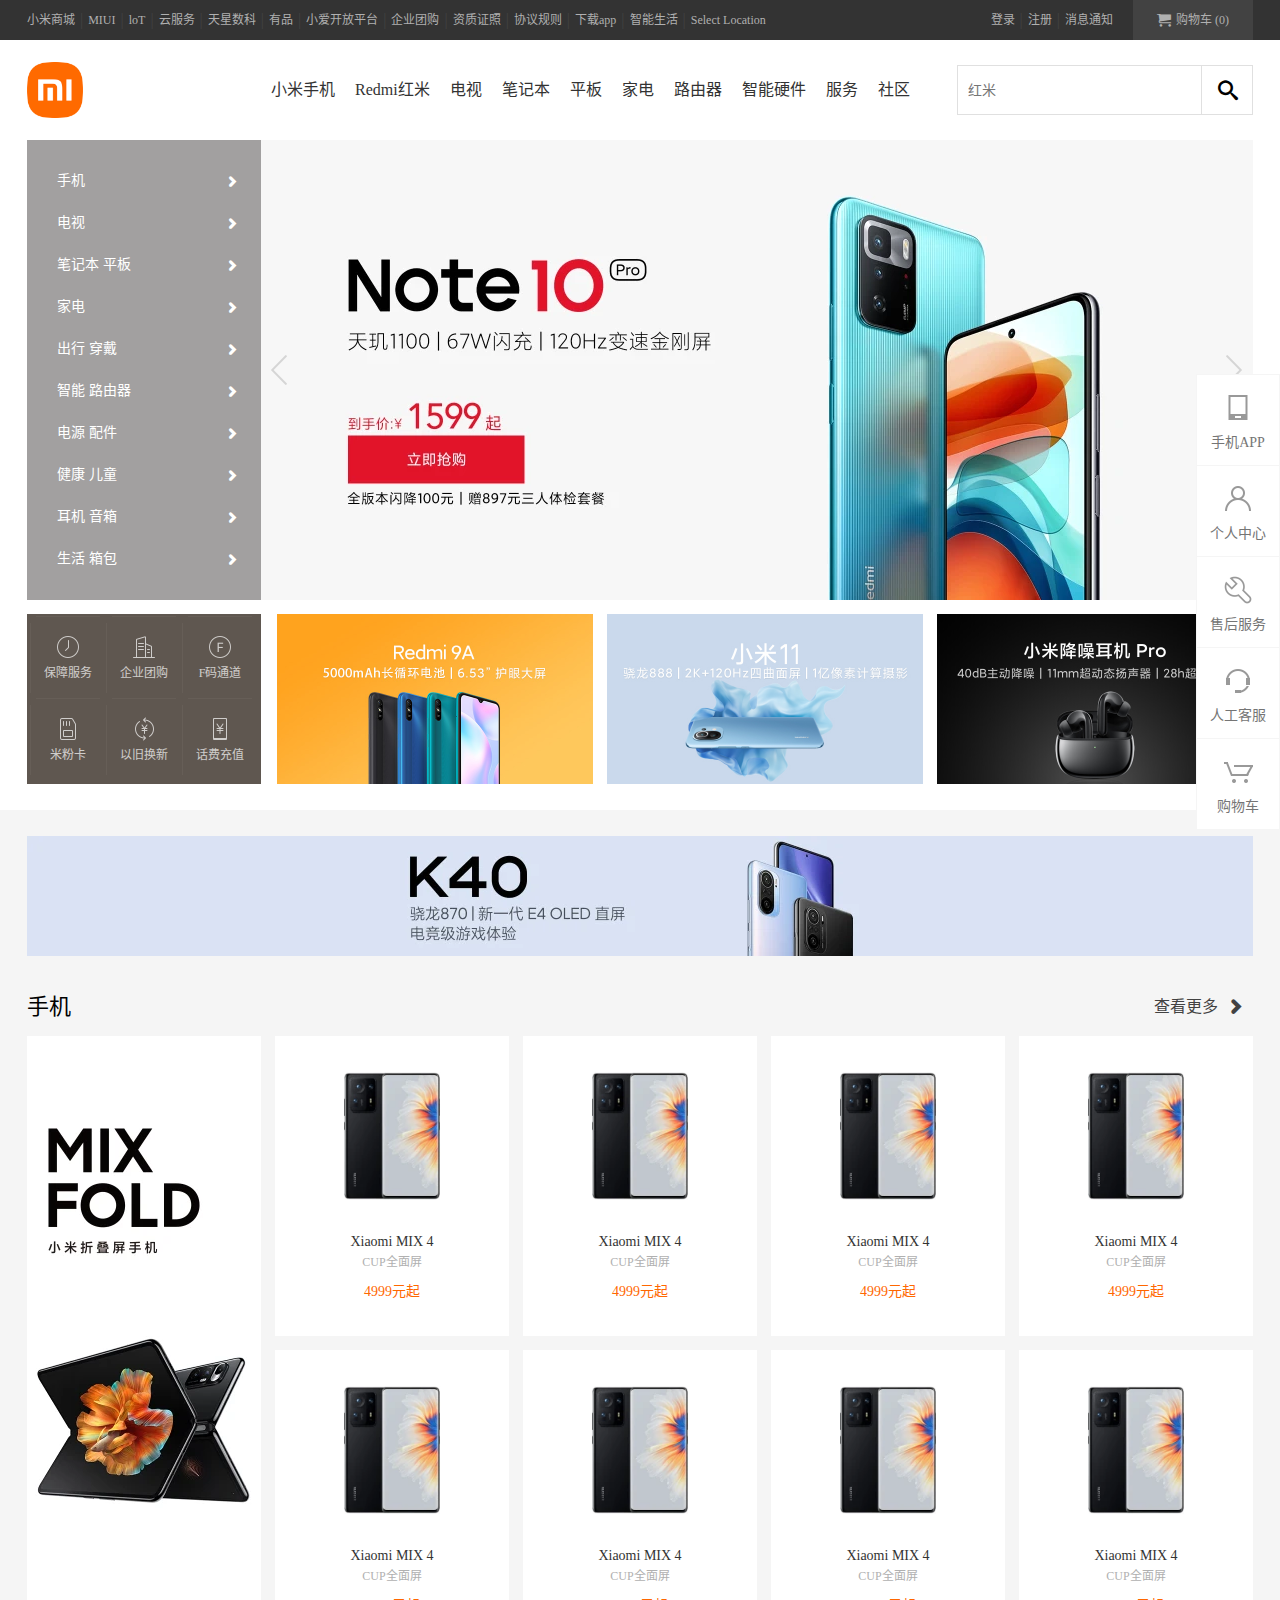
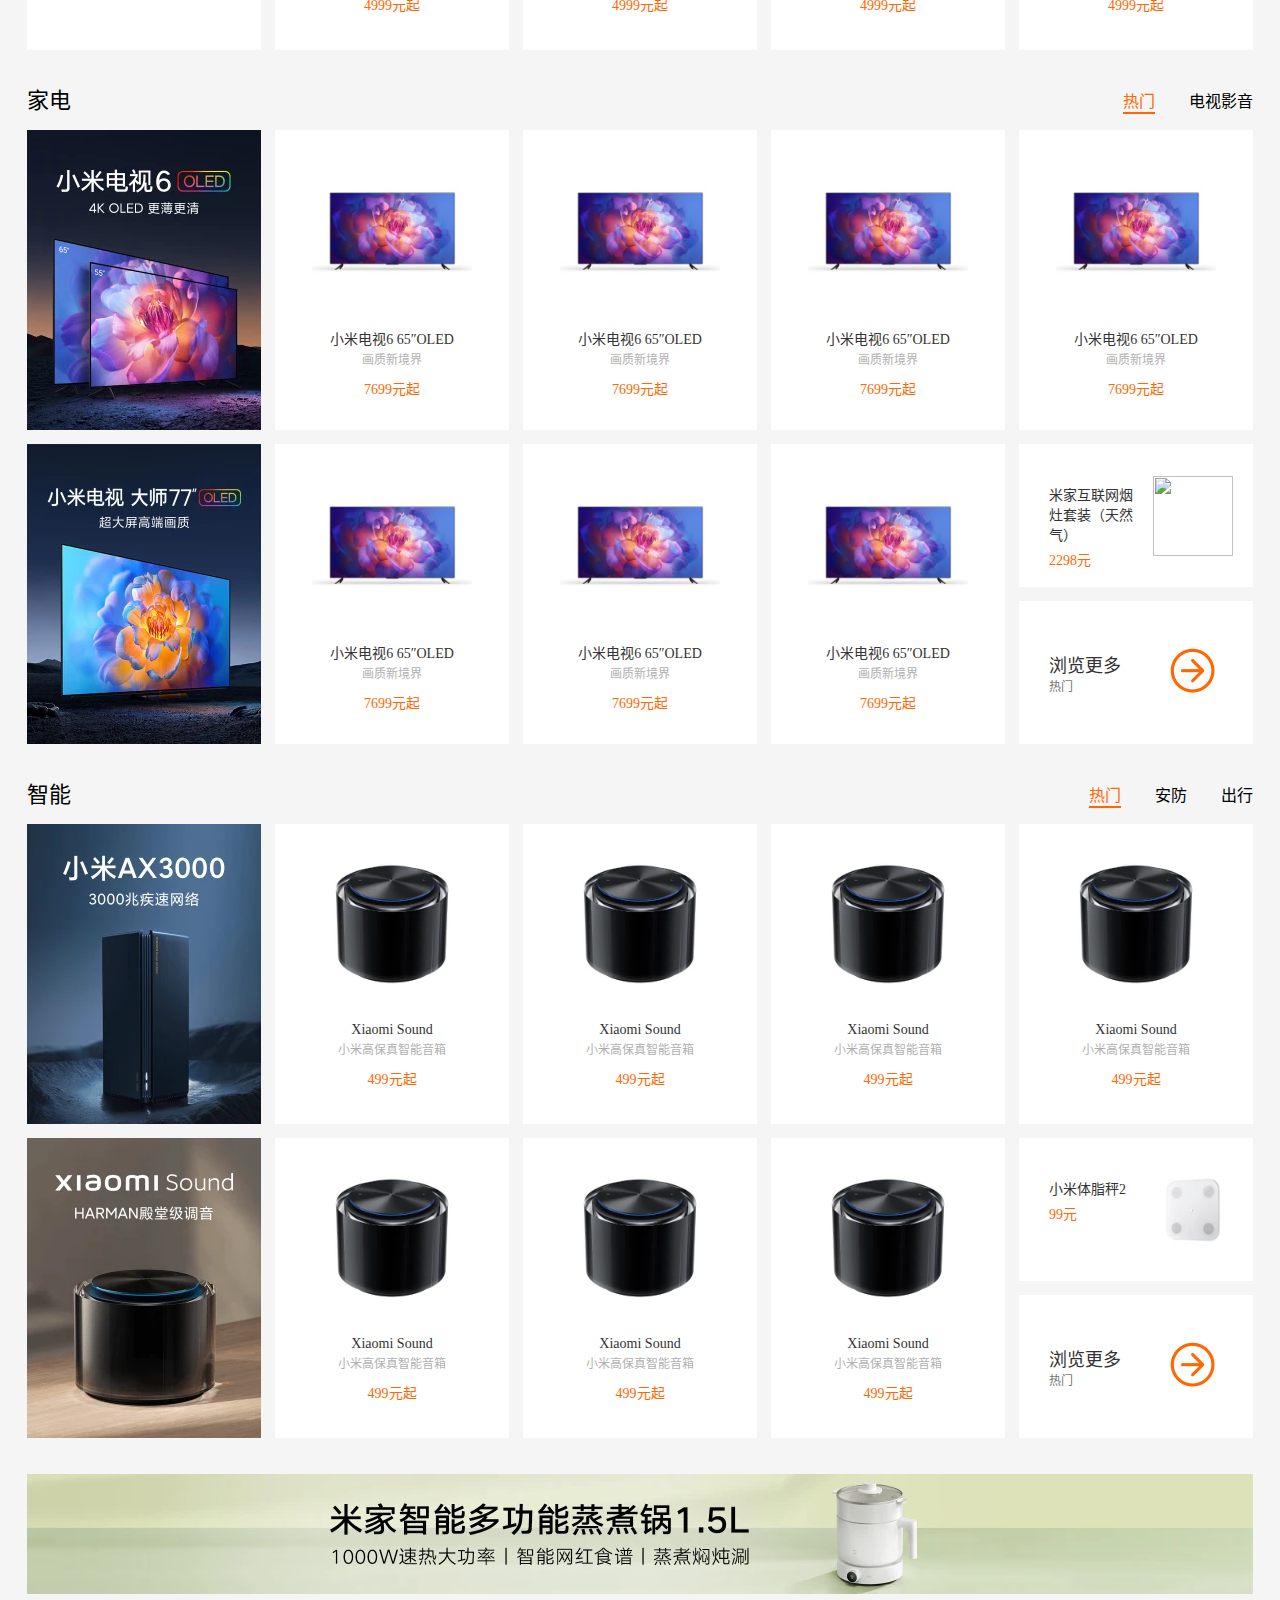
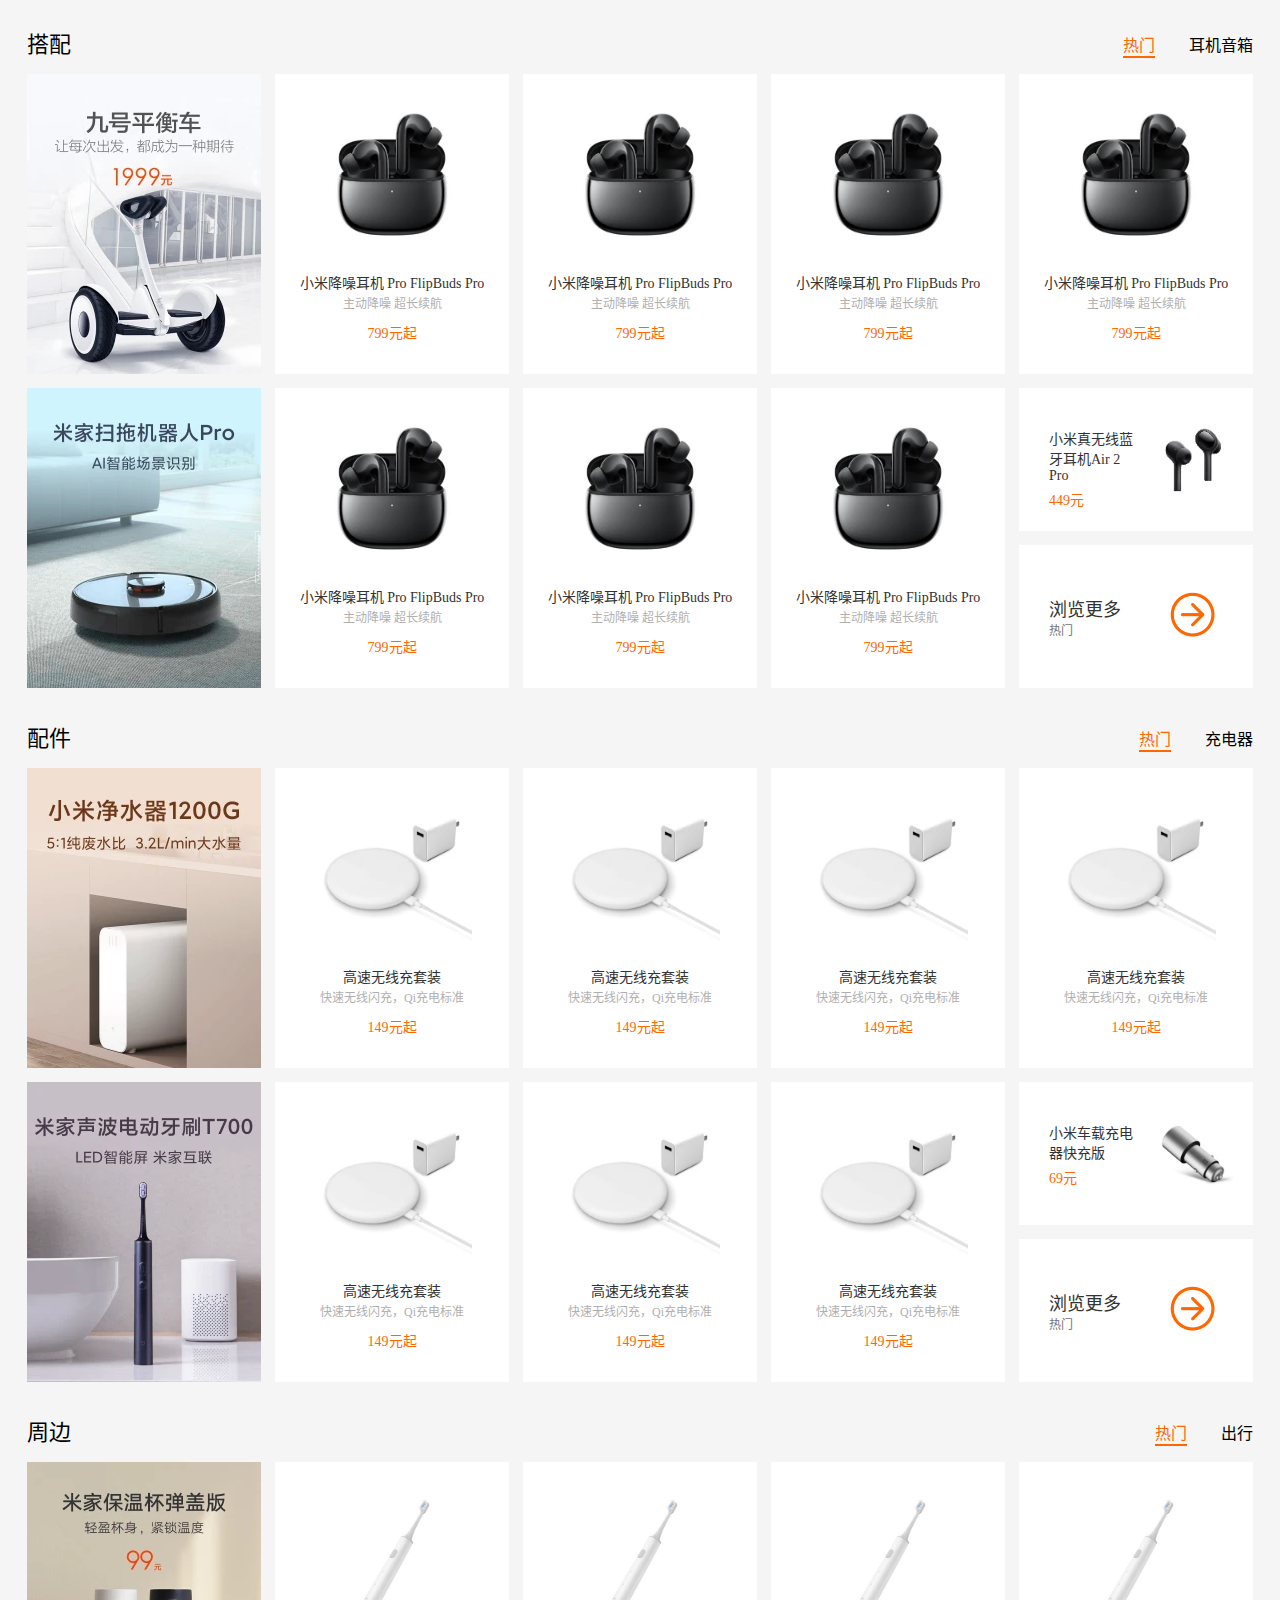
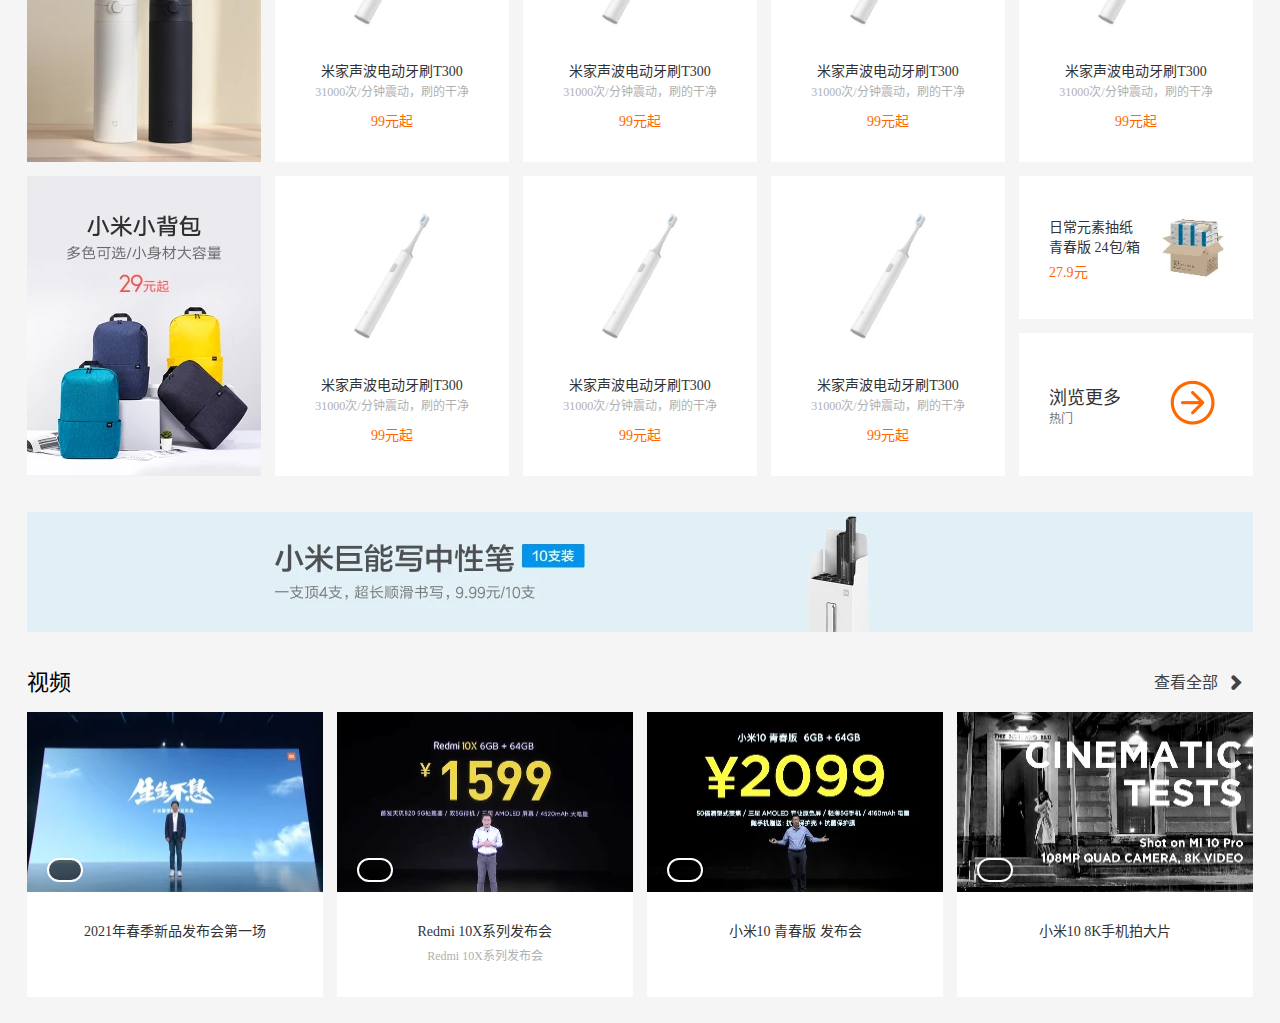
==== commit 7bc175f0: "-" ====
--- a/index.html
+++ b/index.html
@@ -7,6 +7,7 @@
     <meta name="viewport" content="width=device-width, initial-scale=1.0">
     <link rel="stylesheet" href="style.css">
     <link rel="stylesheet" href="active.css">
+    <link rel="stylesheet" href="./fonts/font_2786642_uvogn5715l/iconfont.css">
     <title>小米官网</title>
 </head>
 
@@ -1816,28 +1817,1648 @@
                     </div>
                 </div>
             </div>
+            <div class="box-jd box box-zn">
+                <div class="box-hd">
+                    <h2 class="top-title">智能</h2>
+                    <div class="more">
+                        <ul class="tab-list">
+                            <li class="tab-active">热门</li>
+                            <li>安防</li>
+                            <li>出行</li>
+                        </ul>
+                    </div>
+                </div>
+                <div class="box-bd">
+                    <div class="prev">
+                        <ul>
+                            <li>
+                                <a href="#"><img src="images/zn1.png" alt=""></a>
+                            </li>
+                        </ul>
+                        <ul>
+                            <li>
+                                <a href="#"><img src="images/zn2.png" alt=""></a>
+                            </li>
+                        </ul>
+                    </div>
+                    <div class="next" style="display: block;">
+                        <ul>
+                            <li class="box-list">
+                                <a href="#">
+                                    <div class="figure-img">
+                                        <img src="images/zn3.png" alt="">
+                                    </div>
+                                    <h3 class="title">
+                                        Xiaomi Sound
+                                    </h3>
+                                    <p class="detail">
+                                        小米高保真智能音箱
+                                    </p>
+                                    <p class="price">
+                                        499元起
+                                    </p>
+                                </a>
+                            </li>
+                            <li class="box-list">
+                                <a href="#">
+                                    <div class="figure-img">
+                                        <img src="images/zn3.png" alt="">
+                                    </div>
+                                    <h3 class="title">
+                                        Xiaomi Sound
+                                    </h3>
+                                    <p class="detail">
+                                        小米高保真智能音箱
+                                    </p>
+                                    <p class="price">
+                                        499元起
+                                    </p>
+                                </a>
+                            </li>
+                            <li class="box-list">
+                                <a href="#">
+                                    <div class="figure-img">
+                                        <img src="images/zn3.png" alt="">
+                                    </div>
+                                    <h3 class="title">
+                                        Xiaomi Sound
+                                    </h3>
+                                    <p class="detail">
+                                        小米高保真智能音箱
+                                    </p>
+                                    <p class="price">
+                                        499元起
+                                    </p>
+                                </a>
+                            </li>
+                            <li class="box-list">
+                                <a href="#">
+                                    <div class="figure-img">
+                                        <img src="images/zn3.png" alt="">
+                                    </div>
+                                    <h3 class="title">
+                                        Xiaomi Sound
+                                    </h3>
+                                    <p class="detail">
+                                        小米高保真智能音箱
+                                    </p>
+                                    <p class="price">
+                                        499元起
+                                    </p>
+                                </a>
+                            </li>
+                            <li class="box-list">
+                                <a href="#">
+                                    <div class="figure-img">
+                                        <img src="images/zn3.png" alt="">
+                                    </div>
+                                    <h3 class="title">
+                                        Xiaomi Sound
+                                    </h3>
+                                    <p class="detail">
+                                        小米高保真智能音箱
+                                    </p>
+                                    <p class="price">
+                                        499元起
+                                    </p>
+                                </a>
+                            </li>
+                            <li class="box-list">
+                                <a href="#">
+                                    <div class="figure-img">
+                                        <img src="images/zn3.png" alt="">
+                                    </div>
+                                    <h3 class="title">
+                                        Xiaomi Sound
+                                    </h3>
+                                    <p class="detail">
+                                        小米高保真智能音箱
+                                    </p>
+                                    <p class="price">
+                                        499元起
+                                    </p>
+                                </a>
+                            </li>
+                            <li class="box-list">
+                                <a href="#">
+                                    <div class="figure-img">
+                                        <img src="images/zn3.png" alt="">
+                                    </div>
+                                    <h3 class="title">
+                                        Xiaomi Sound
+                                    </h3>
+                                    <p class="detail">
+                                        小米高保真智能音箱
+                                    </p>
+                                    <p class="price">
+                                        499元起
+                                    </p>
+                                </a>
+                            </li>
+
+                            <div>
+                                <ul>
+                                    <li class="box-list-s">
+                                        <div class="item">
+                                            <a href="#">
+                                                <div class="figure-img">
+                                                    <img src="images/zn4.png" alt="">
+
+                                                </div>
+                                                <h3 class="title">
+                                                    小米体脂秤2
+                                                </h3>
+                                                <p class="price">99元</p>
+                                            </a>
+                                        </div>
+                                    </li>
+                                    <li class="box-list-s">
+                                        <a href="">
+                                            <div class="figure-more">
+                                                <img src="images/向右边.png" alt="">
+                                            </div>
+                                            <div class="more">
+                                                浏览更多
+                                                <small>热门</small>
+                                            </div>
+                                        </a>
+                                    </li>
+                                </ul>
+                            </div>
+
+                        </ul>
+                    </div>
+                    <div class="next">
+                        <ul>
+                            <li class="box-list">
+                                <a href="#">
+                                    <div class="figure-img">
+                                        <img src="images/zn5.png" alt="">
+                                    </div>
+                                    <h3 class="title">
+                                        小米全自动智能门锁
+                                    </h3>
+                                    <p class="detail">
+                                        高端全自动，一触即开门
+                                    </p>
+                                    <p class="price">
+                                        1599元起
+                                    </p>
+                                </a>
+                            </li>
+                            <li class="box-list">
+                                <a href="#">
+                                    <div class="figure-img">
+                                        <img src="images/zn5.png" alt="">
+                                    </div>
+                                    <h3 class="title">
+                                        小米全自动智能门锁
+                                    </h3>
+                                    <p class="detail">
+                                        高端全自动，一触即开门
+                                    </p>
+                                    <p class="price">
+                                        1599元起
+                                    </p>
+                                </a>
+                            </li>
+                            <li class="box-list">
+                                <a href="#">
+                                    <div class="figure-img">
+                                        <img src="images/zn5.png" alt="">
+                                    </div>
+                                    <h3 class="title">
+                                        小米全自动智能门锁
+                                    </h3>
+                                    <p class="detail">
+                                        高端全自动，一触即开门
+                                    </p>
+                                    <p class="price">
+                                        1599元起
+                                    </p>
+                                </a>
+                            </li>
+                            <li class="box-list">
+                                <a href="#">
+                                    <div class="figure-img">
+                                        <img src="images/zn5.png" alt="">
+                                    </div>
+                                    <h3 class="title">
+                                        小米全自动智能门锁
+                                    </h3>
+                                    <p class="detail">
+                                        高端全自动，一触即开门
+                                    </p>
+                                    <p class="price">
+                                        1599元起
+                                    </p>
+                                </a>
+                            </li>
+                            <li class="box-list">
+                                <a href="#">
+                                    <div class="figure-img">
+                                        <img src="images/zn5.png" alt="">
+                                    </div>
+                                    <h3 class="title">
+                                        小米全自动智能门锁
+                                    </h3>
+                                    <p class="detail">
+                                        高端全自动，一触即开门
+                                    </p>
+                                    <p class="price">
+                                        1599元起
+                                    </p>
+                                </a>
+                            </li>
+                            <li class="box-list">
+                                <a href="#">
+                                    <div class="figure-img">
+                                        <img src="images/zn5.png" alt="">
+                                    </div>
+                                    <h3 class="title">
+                                        小米全自动智能门锁
+                                    </h3>
+                                    <p class="detail">
+                                        高端全自动，一触即开门
+                                    </p>
+                                    <p class="price">
+                                        1599元起
+                                    </p>
+                                </a>
+                            </li>
+                            <li class="box-list">
+                                <a href="#">
+                                    <div class="figure-img">
+                                        <img src="images/zn5.png" alt="">
+                                    </div>
+                                    <h3 class="title">
+                                        小米全自动智能门锁
+                                    </h3>
+                                    <p class="detail">
+                                        高端全自动，一触即开门
+                                    </p>
+                                    <p class="price">
+                                        1599元起
+                                    </p>
+                                </a>
+                            </li>
+                            <div>
+                                <ul>
+                                    <li class="box-list-s">
+                                        <div class="item">
+                                            <a href="#">
+                                                <div class="figure-img">
+                                                    <img src="images/zn6.png" alt="">
+
+                                                </div>
+                                                <h3 class="title">
+                                                    小米室外摄像机 电池版
+                                                </h3>
+                                                <p class="price">349元</p>
+                                            </a>
+                                        </div>
+                                    </li>
+                                    <li class="box-list-s">
+                                        <a href="">
+                                            <div class="figure-more">
+                                                <img src="images/向右边.png" alt="">
+                                            </div>
+                                            <div class="more">
+                                                浏览更多
+                                                <small>安防</small>
+                                            </div>
+                                        </a>
+                                    </li>
+                                </ul>
+                            </div>
+
+                        </ul>
+                    </div>
+                    <div class="next">
+                        <ul>
+                            <li class="box-list">
+                                <a href="#">
+                                    <div class="figure-img">
+                                        <img src="images/zn7.png" alt="">
+                                    </div>
+                                    <h3 class="title">
+                                        九号平衡车
+                                    </h3>
+                                    <p class="detail">
+                                        年轻人的酷玩具
+                                    </p>
+                                    <p class="price">
+                                        1799元起
+                                    </p>
+                                </a>
+                            </li>
+                            <li class="box-list">
+                                <a href="#">
+                                    <div class="figure-img">
+                                        <img src="images/zn7.png" alt="">
+                                    </div>
+                                    <h3 class="title">
+                                        九号平衡车
+                                    </h3>
+                                    <p class="detail">
+                                        年轻人的酷玩具
+                                    </p>
+                                    <p class="price">
+                                        1799元起
+                                    </p>
+                                </a>
+                            </li>
+                            <li class="box-list">
+                                <a href="#">
+                                    <div class="figure-img">
+                                        <img src="images/zn7.png" alt="">
+                                    </div>
+                                    <h3 class="title">
+                                        九号平衡车
+                                    </h3>
+                                    <p class="detail">
+                                        年轻人的酷玩具
+                                    </p>
+                                    <p class="price">
+                                        1799元起
+                                    </p>
+                                </a>
+                            </li>
+                            <li class="box-list">
+                                <a href="#">
+                                    <div class="figure-img">
+                                        <img src="images/zn7.png" alt="">
+                                    </div>
+                                    <h3 class="title">
+                                        九号平衡车
+                                    </h3>
+                                    <p class="detail">
+                                        年轻人的酷玩具
+                                    </p>
+                                    <p class="price">
+                                        1799元起
+                                    </p>
+                                </a>
+                            </li>
+                            <li class="box-list">
+                                <a href="#">
+                                    <div class="figure-img">
+                                        <img src="images/zn7.png" alt="">
+                                    </div>
+                                    <h3 class="title">
+                                        九号平衡车
+                                    </h3>
+                                    <p class="detail">
+                                        年轻人的酷玩具
+                                    </p>
+                                    <p class="price">
+                                        1799元起
+                                    </p>
+                                </a>
+                            </li>
+                            <li class="box-list">
+                                <a href="#">
+                                    <div class="figure-img">
+                                        <img src="images/zn7.png" alt="">
+                                    </div>
+                                    <h3 class="title">
+                                        九号平衡车
+                                    </h3>
+                                    <p class="detail">
+                                        年轻人的酷玩具
+                                    </p>
+                                    <p class="price">
+                                        1799元起
+                                    </p>
+                                </a>
+                            </li>
+                            <li class="box-list">
+                                <a href="#">
+                                    <div class="figure-img">
+                                        <img src="images/zn7.png" alt="">
+                                    </div>
+                                    <h3 class="title">
+                                        九号平衡车
+                                    </h3>
+                                    <p class="detail">
+                                        年轻人的酷玩具
+                                    </p>
+                                    <p class="price">
+                                        1799元起
+                                    </p>
+                                </a>
+                            </li>
+
+                            <div>
+                                <ul>
+                                    <li class="box-list-s">
+                                        <div class="item">
+                                            <a href="#">
+                                                <div class="figure-img">
+                                                    <img src="images/zn8.png" alt="">
+
+                                                </div>
+                                                <h3 class="title">
+
+                                                    小米旅行箱 青春款
+
+                                                </h3>
+                                                <p class="price">189元</p>
+                                            </a>
+                                        </div>
+                                    </li>
+                                    <li class="box-list-s">
+                                        <a href="">
+                                            <div class="figure-more">
+                                                <img src="images/向右边.png" alt="">
+                                            </div>
+                                            <div class="more">
+                                                浏览更多
+                                                <small>出行</small>
+                                            </div>
+                                        </a>
+                                    </li>
+                                </ul>
+                            </div>
+
+                        </ul>
+                    </div>
+                </div>
+            </div>
+            <div class="banner-box">
+                <a href="#"> <img src="images/bannerpic2.png" alt=""></a>
+            </div>
+
+            <div class="box-jd box box-dp">
+                <div class="box-hd">
+                    <h2 class="top-title">搭配</h2>
+                    <div class="more">
+                        <ul class="tab-list">
+                            <li class="tab-active">热门</li>
+                            <li>耳机音箱</li>
+                        </ul>
+                    </div>
+                </div>
+                <div class="box-bd">
+                    <div class="prev">
+                        <ul>
+                            <li>
+                                <a href="#"><img src="images/dp1.png" alt=""></a>
+                            </li>
+                        </ul>
+                        <ul>
+                            <li>
+                                <a href="#"><img src="images/dp2.png" alt=""></a>
+                            </li>
+                        </ul>
+                    </div>
+                    <div class="next" style="display: block;">
+                        <ul>
+                            <li class="box-list">
+                                <a href="#">
+                                    <div class="figure-img">
+                                        <img src="images/dp3.png" alt="">
+                                    </div>
+                                    <h3 class="title">
+
+                                        小米降噪耳机 Pro FlipBuds Pro
+
+                                    </h3>
+                                    <p class="detail">
+                                        主动降噪 超长续航
+                                    </p>
+                                    <p class="price">
+                                        799元起
+                                    </p>
+                                </a>
+                            </li>
+                            <li class="box-list">
+                                <a href="#">
+                                    <div class="figure-img">
+                                        <img src="images/dp3.png" alt="">
+                                    </div>
+                                    <h3 class="title">
+
+                                        小米降噪耳机 Pro FlipBuds Pro
+
+                                    </h3>
+                                    <p class="detail">
+                                        主动降噪 超长续航
+                                    </p>
+                                    <p class="price">
+                                        799元起
+                                    </p>
+                                </a>
+                            </li>
+                            <li class="box-list">
+                                <a href="#">
+                                    <div class="figure-img">
+                                        <img src="images/dp3.png" alt="">
+                                    </div>
+                                    <h3 class="title">
+
+                                        小米降噪耳机 Pro FlipBuds Pro
+
+                                    </h3>
+                                    <p class="detail">
+                                        主动降噪 超长续航
+                                    </p>
+                                    <p class="price">
+                                        799元起
+                                    </p>
+                                </a>
+                            </li>
+                            <li class="box-list">
+                                <a href="#">
+                                    <div class="figure-img">
+                                        <img src="images/dp3.png" alt="">
+                                    </div>
+                                    <h3 class="title">
+
+                                        小米降噪耳机 Pro FlipBuds Pro
+
+                                    </h3>
+                                    <p class="detail">
+                                        主动降噪 超长续航
+                                    </p>
+                                    <p class="price">
+                                        799元起
+                                    </p>
+                                </a>
+                            </li>
+                            <li class="box-list">
+                                <a href="#">
+                                    <div class="figure-img">
+                                        <img src="images/dp3.png" alt="">
+                                    </div>
+                                    <h3 class="title">
+
+                                        小米降噪耳机 Pro FlipBuds Pro
+
+                                    </h3>
+                                    <p class="detail">
+                                        主动降噪 超长续航
+                                    </p>
+                                    <p class="price">
+                                        799元起
+                                    </p>
+                                </a>
+                            </li>
+                            <li class="box-list">
+                                <a href="#">
+                                    <div class="figure-img">
+                                        <img src="images/dp3.png" alt="">
+                                    </div>
+                                    <h3 class="title">
+
+                                        小米降噪耳机 Pro FlipBuds Pro
+
+                                    </h3>
+                                    <p class="detail">
+                                        主动降噪 超长续航
+                                    </p>
+                                    <p class="price">
+                                        799元起
+                                    </p>
+                                </a>
+                            </li>
+                            <li class="box-list">
+                                <a href="#">
+                                    <div class="figure-img">
+                                        <img src="images/dp3.png" alt="">
+                                    </div>
+                                    <h3 class="title">
+
+                                        小米降噪耳机 Pro FlipBuds Pro
+
+                                    </h3>
+                                    <p class="detail">
+                                        主动降噪 超长续航
+                                    </p>
+                                    <p class="price">
+                                        799元起
+                                    </p>
+                                </a>
+                            </li>
+
+                            <div>
+                                <ul>
+                                    <li class="box-list-s">
+                                        <div class="item">
+                                            <a href="#">
+                                                <div class="figure-img">
+                                                    <img src="images/dp4.png" alt="">
+
+                                                </div>
+                                                <h3 class="title">
+
+                                                    小米真无线蓝牙耳机Air 2 Pro
+
+                                                </h3>
+                                                <p class="price">449元</p>
+                                            </a>
+                                        </div>
+                                    </li>
+                                    <li class="box-list-s">
+                                        <a href="">
+                                            <div class="figure-more">
+                                                <img src="images/向右边.png" alt="">
+                                            </div>
+                                            <div class="more">
+                                                浏览更多
+                                                <small>热门</small>
+                                            </div>
+                                        </a>
+                                    </li>
+                                </ul>
+                            </div>
+
+                        </ul>
+                    </div>
+                    <div class="next">
+                        <ul>
+                            <li class="box-list">
+                                <a href="#">
+                                    <div class="figure-img">
+                                        <img src="images/dp5.png" alt="">
+                                    </div>
+                                    <h3 class="title">
+
+                                        小米小爱音箱Play 增强版
+
+                                    </h3>
+                                    <p class="detail">
+                                        是音箱也是床头时钟
+                                    </p>
+                                    <p class="price">
+                                        129元起
+                                    </p>
+                                </a>
+                            </li>
+                            <li class="box-list">
+                                <a href="#">
+                                    <div class="figure-img">
+                                        <img src="images/dp5.png" alt="">
+                                    </div>
+                                    <h3 class="title">
+
+                                        小米小爱音箱Play 增强版
+
+                                    </h3>
+                                    <p class="detail">
+                                        是音箱也是床头时钟
+                                    </p>
+                                    <p class="price">
+                                        129元起
+                                    </p>
+                                </a>
+                            </li>
+                            <li class="box-list">
+                                <a href="#">
+                                    <div class="figure-img">
+                                        <img src="images/dp5.png" alt="">
+                                    </div>
+                                    <h3 class="title">
+
+                                        小米小爱音箱Play 增强版
+
+                                    </h3>
+                                    <p class="detail">
+                                        是音箱也是床头时钟
+                                    </p>
+                                    <p class="price">
+                                        129元起
+                                    </p>
+                                </a>
+                            </li>
+                            <li class="box-list">
+                                <a href="#">
+                                    <div class="figure-img">
+                                        <img src="images/dp5.png" alt="">
+                                    </div>
+                                    <h3 class="title">
+
+                                        小米小爱音箱Play 增强版
+
+                                    </h3>
+                                    <p class="detail">
+                                        是音箱也是床头时钟
+                                    </p>
+                                    <p class="price">
+                                        129元起
+                                    </p>
+                                </a>
+                            </li>
+                            <li class="box-list">
+                                <a href="#">
+                                    <div class="figure-img">
+                                        <img src="images/dp5.png" alt="">
+                                    </div>
+                                    <h3 class="title">
+
+                                        小米小爱音箱Play 增强版
+
+                                    </h3>
+                                    <p class="detail">
+                                        是音箱也是床头时钟
+                                    </p>
+                                    <p class="price">
+                                        129元起
+                                    </p>
+                                </a>
+                            </li>
+                            <li class="box-list">
+                                <a href="#">
+                                    <div class="figure-img">
+                                        <img src="images/dp5.png" alt="">
+                                    </div>
+                                    <h3 class="title">
+
+                                        小米小爱音箱Play 增强版
+
+                                    </h3>
+                                    <p class="detail">
+                                        是音箱也是床头时钟
+                                    </p>
+                                    <p class="price">
+                                        129元起
+                                    </p>
+                                </a>
+                            </li>
+                            <li class="box-list">
+                                <a href="#">
+                                    <div class="figure-img">
+                                        <img src="images/dp5.png" alt="">
+                                    </div>
+                                    <h3 class="title">
+
+                                        小米小爱音箱Play 增强版
+
+                                    </h3>
+                                    <p class="detail">
+                                        是音箱也是床头时钟
+                                    </p>
+                                    <p class="price">
+                                        129元起
+                                    </p>
+                                </a>
+                            </li>
+
+                            <div>
+                                <ul>
+                                    <li class="box-list-s">
+                                        <div class="item">
+                                            <a href="#">
+                                                <div class="figure-img">
+                                                    <img src="images/dp6.png" alt="">
+
+                                                </div>
+                                                <h3 class="title">
+
+                                                    小米小爱音箱 Pro
+
+                                                </h3>
+                                                <p class="price">299元</p>
+                                            </a>
+                                        </div>
+                                    </li>
+                                    <li class="box-list-s">
+                                        <a href="">
+                                            <div class="figure-more">
+                                                <img src="images/向右边.png" alt="">
+                                            </div>
+                                            <div class="more">
+                                                浏览更多
+                                                <small>耳机音箱</small>
+                                            </div>
+                                        </a>
+                                    </li>
+                                </ul>
+                            </div>
+
+                        </ul>
+                    </div>
+                </div>
+            </div>
+            <div class="box-jd box box-pj">
+                <div class="box-hd">
+                    <h2 class="top-title">配件</h2>
+                    <div class="more">
+                        <ul class="tab-list">
+                            <li class="tab-active">热门</li>
+                            <li>充电器</li>
+                        </ul>
+                    </div>
+                </div>
+                <div class="box-bd">
+                    <div class="prev">
+                        <ul>
+                            <li>
+                                <a href="#"><img src="images/pj1.png" alt=""></a>
+                            </li>
+                        </ul>
+                        <ul>
+                            <li>
+                                <a href="#"><img src="images/pj2.png" alt=""></a>
+                            </li>
+                        </ul>
+                    </div>
+                    <div class="next" style="display: block;">
+                        <ul>
+                            <li class="box-list">
+                                <a href="#">
+                                    <div class="figure-img">
+                                        <img src="images/pj3.png" alt="">
+                                    </div>
+                                    <h3 class="title">
+
+                                        高速无线充套装
+
+                                    </h3>
+                                    <p class="detail">
+                                        快速无线闪充，Qi充电标准
+                                    </p>
+                                    <p class="price">
+                                        149元起
+                                    </p>
+                                </a>
+                            </li>
+                            <li class="box-list">
+                                <a href="#">
+                                    <div class="figure-img">
+                                        <img src="images/pj3.png" alt="">
+                                    </div>
+                                    <h3 class="title">
+
+                                        高速无线充套装
+
+                                    </h3>
+                                    <p class="detail">
+                                        快速无线闪充，Qi充电标准
+                                    </p>
+                                    <p class="price">
+                                        149元起
+                                    </p>
+                                </a>
+                            </li>
+                            <li class="box-list">
+                                <a href="#">
+                                    <div class="figure-img">
+                                        <img src="images/pj3.png" alt="">
+                                    </div>
+                                    <h3 class="title">
+
+                                        高速无线充套装
+
+                                    </h3>
+                                    <p class="detail">
+                                        快速无线闪充，Qi充电标准
+                                    </p>
+                                    <p class="price">
+                                        149元起
+                                    </p>
+                                </a>
+                            </li>
+                            <li class="box-list">
+                                <a href="#">
+                                    <div class="figure-img">
+                                        <img src="images/pj3.png" alt="">
+                                    </div>
+                                    <h3 class="title">
+
+                                        高速无线充套装
+
+                                    </h3>
+                                    <p class="detail">
+                                        快速无线闪充，Qi充电标准
+                                    </p>
+                                    <p class="price">
+                                        149元起
+                                    </p>
+                                </a>
+                            </li>
+                            <li class="box-list">
+                                <a href="#">
+                                    <div class="figure-img">
+                                        <img src="images/pj3.png" alt="">
+                                    </div>
+                                    <h3 class="title">
+
+                                        高速无线充套装
+
+                                    </h3>
+                                    <p class="detail">
+                                        快速无线闪充，Qi充电标准
+                                    </p>
+                                    <p class="price">
+                                        149元起
+                                    </p>
+                                </a>
+                            </li>
+                            <li class="box-list">
+                                <a href="#">
+                                    <div class="figure-img">
+                                        <img src="images/pj3.png" alt="">
+                                    </div>
+                                    <h3 class="title">
+
+                                        高速无线充套装
+
+                                    </h3>
+                                    <p class="detail">
+                                        快速无线闪充，Qi充电标准
+                                    </p>
+                                    <p class="price">
+                                        149元起
+                                    </p>
+                                </a>
+                            </li>
+                            <li class="box-list">
+                                <a href="#">
+                                    <div class="figure-img">
+                                        <img src="images/pj3.png" alt="">
+                                    </div>
+                                    <h3 class="title">
+
+                                        高速无线充套装
+
+                                    </h3>
+                                    <p class="detail">
+                                        快速无线闪充，Qi充电标准
+                                    </p>
+                                    <p class="price">
+                                        149元起
+                                    </p>
+                                </a>
+                            </li>
+
+                            <div>
+                                <ul>
+                                    <li class="box-list-s">
+                                        <div class="item">
+                                            <a href="#">
+                                                <div class="figure-img">
+                                                    <img src="images/pj4.png" alt="">
+
+                                                </div>
+                                                <h3 class="title">
+
+
+                                                    小米车载充电器快充版
+
+
+                                                </h3>
+                                                <p class="price">69元</p>
+                                            </a>
+                                        </div>
+                                    </li>
+                                    <li class="box-list-s">
+                                        <a href="">
+                                            <div class="figure-more">
+                                                <img src="images/向右边.png" alt="">
+                                            </div>
+                                            <div class="more">
+                                                浏览更多
+                                                <small>热门</small>
+                                            </div>
+                                        </a>
+                                    </li>
+                                </ul>
+                            </div>
+
+                        </ul>
+                    </div>
+                    <div class="next">
+                        <ul>
+                            <li class="box-list">
+                                <a href="#">
+                                    <div class="figure-img">
+                                        <img src="images/pj5.png" alt="">
+                                    </div>
+                                    <h3 class="title">
+
+
+                                        小米立式风冷无线充 30W
+
+
+                                    </h3>
+                                    <p class="detail">
+                                        解锁充电新姿势
+                                    </p>
+                                    <p class="price">
+                                        199元起
+                                    </p>
+                                </a>
+                            </li>
+                            <li class="box-list">
+                                <a href="#">
+                                    <div class="figure-img">
+                                        <img src="images/pj5.png" alt="">
+                                    </div>
+                                    <h3 class="title">
+
+
+                                        小米立式风冷无线充 30W
+
+
+                                    </h3>
+                                    <p class="detail">
+                                        解锁充电新姿势
+                                    </p>
+                                    <p class="price">
+                                        199元起
+                                    </p>
+                                </a>
+                            </li>
+                            <li class="box-list">
+                                <a href="#">
+                                    <div class="figure-img">
+                                        <img src="images/pj5.png" alt="">
+                                    </div>
+                                    <h3 class="title">
+
+
+                                        小米立式风冷无线充 30W
+
+
+                                    </h3>
+                                    <p class="detail">
+                                        解锁充电新姿势
+                                    </p>
+                                    <p class="price">
+                                        199元起
+                                    </p>
+                                </a>
+                            </li>
+                            <li class="box-list">
+                                <a href="#">
+                                    <div class="figure-img">
+                                        <img src="images/pj5.png" alt="">
+                                    </div>
+                                    <h3 class="title">
+
+
+                                        小米立式风冷无线充 30W
+
+
+                                    </h3>
+                                    <p class="detail">
+                                        解锁充电新姿势
+                                    </p>
+                                    <p class="price">
+                                        199元起
+                                    </p>
+                                </a>
+                            </li>
+                            <li class="box-list">
+                                <a href="#">
+                                    <div class="figure-img">
+                                        <img src="images/pj5.png" alt="">
+                                    </div>
+                                    <h3 class="title">
+
+
+                                        小米立式风冷无线充 30W
+
+
+                                    </h3>
+                                    <p class="detail">
+                                        解锁充电新姿势
+                                    </p>
+                                    <p class="price">
+                                        199元起
+                                    </p>
+                                </a>
+                            </li>
+                            <li class="box-list">
+                                <a href="#">
+                                    <div class="figure-img">
+                                        <img src="images/pj5.png" alt="">
+                                    </div>
+                                    <h3 class="title">
+
+
+                                        小米立式风冷无线充 30W
+
+
+                                    </h3>
+                                    <p class="detail">
+                                        解锁充电新姿势
+                                    </p>
+                                    <p class="price">
+                                        199元起
+                                    </p>
+                                </a>
+                            </li>
+                            <li class="box-list">
+                                <a href="#">
+                                    <div class="figure-img">
+                                        <img src="images/pj5.png" alt="">
+                                    </div>
+                                    <h3 class="title">
+
+
+                                        小米立式风冷无线充 30W
+
+
+                                    </h3>
+                                    <p class="detail">
+                                        解锁充电新姿势
+                                    </p>
+                                    <p class="price">
+                                        199元起
+                                    </p>
+                                </a>
+                            </li>
+
+                            <div>
+                                <ul>
+                                    <li class="box-list-s">
+                                        <div class="item">
+                                            <a href="#">
+                                                <div class="figure-img">
+                                                    <img src="images/pj6.png" alt="">
+
+                                                </div>
+                                                <h3 class="title">
+
+
+                                                    小米移动电源3 20000mAh USB-C双向快充版
+
+
+                                                </h3>
+                                                <p class="price">109元</p>
+                                            </a>
+                                        </div>
+                                    </li>
+                                    <li class="box-list-s">
+                                        <a href="">
+                                            <div class="figure-more">
+                                                <img src="images/向右边.png" alt="">
+                                            </div>
+                                            <div class="more">
+                                                浏览更多
+                                                <small>充电器</small>
+                                            </div>
+                                        </a>
+                                    </li>
+                                </ul>
+                            </div>
+
+                        </ul>
+                    </div>
+                </div>
+            </div>
+            <div class="box-jd box box-zb">
+                <div class="box-hd">
+                    <h2 class="top-title">周边</h2>
+                    <div class="more">
+                        <ul class="tab-list">
+                            <li class="tab-active">热门</li>
+                            <li>出行</li>
+                        </ul>
+                    </div>
+                </div>
+                <div class="box-bd">
+                    <div class="prev">
+                        <ul>
+                            <li>
+                                <a href="#"><img src="images/zb1.png" alt=""></a>
+                            </li>
+                        </ul>
+                        <ul>
+                            <li>
+                                <a href="#"><img src="images/zb2.png" alt=""></a>
+                            </li>
+                        </ul>
+                    </div>
+                    <div class="next" style="display: block;">
+                        <ul>
+                            <li class="box-list">
+                                <a href="#">
+                                    <div class="figure-img">
+                                        <img src="images/zb3.png" alt="">
+                                    </div>
+                                    <h3 class="title">
+
+
+                                        米家声波电动牙刷T300
+
+
+                                    </h3>
+                                    <p class="detail">
+                                        31000次/分钟震动，刷的干净
+                                    </p>
+                                    <p class="price">
+                                        99元起
+                                    </p>
+                                </a>
+                            </li>
+                            <li class="box-list">
+                                <a href="#">
+                                    <div class="figure-img">
+                                        <img src="images/zb3.png" alt="">
+                                    </div>
+                                    <h3 class="title">
+
+
+                                        米家声波电动牙刷T300
+
+
+                                    </h3>
+                                    <p class="detail">
+                                        31000次/分钟震动，刷的干净
+                                    </p>
+                                    <p class="price">
+                                        99元起
+                                    </p>
+                                </a>
+                            </li>
+                            <li class="box-list">
+                                <a href="#">
+                                    <div class="figure-img">
+                                        <img src="images/zb3.png" alt="">
+                                    </div>
+                                    <h3 class="title">
+
+
+                                        米家声波电动牙刷T300
+
+
+                                    </h3>
+                                    <p class="detail">
+                                        31000次/分钟震动，刷的干净
+                                    </p>
+                                    <p class="price">
+                                        99元起
+                                    </p>
+                                </a>
+                            </li>
+                            <li class="box-list">
+                                <a href="#">
+                                    <div class="figure-img">
+                                        <img src="images/zb3.png" alt="">
+                                    </div>
+                                    <h3 class="title">
+
+
+                                        米家声波电动牙刷T300
+
+
+                                    </h3>
+                                    <p class="detail">
+                                        31000次/分钟震动，刷的干净
+                                    </p>
+                                    <p class="price">
+                                        99元起
+                                    </p>
+                                </a>
+                            </li>
+                            <li class="box-list">
+                                <a href="#">
+                                    <div class="figure-img">
+                                        <img src="images/zb3.png" alt="">
+                                    </div>
+                                    <h3 class="title">
+
+
+                                        米家声波电动牙刷T300
+
+
+                                    </h3>
+                                    <p class="detail">
+                                        31000次/分钟震动，刷的干净
+                                    </p>
+                                    <p class="price">
+                                        99元起
+                                    </p>
+                                </a>
+                            </li>
+                            <li class="box-list">
+                                <a href="#">
+                                    <div class="figure-img">
+                                        <img src="images/zb3.png" alt="">
+                                    </div>
+                                    <h3 class="title">
+
+
+                                        米家声波电动牙刷T300
+
+
+                                    </h3>
+                                    <p class="detail">
+                                        31000次/分钟震动，刷的干净
+                                    </p>
+                                    <p class="price">
+                                        99元起
+                                    </p>
+                                </a>
+                            </li>
+                            <li class="box-list">
+                                <a href="#">
+                                    <div class="figure-img">
+                                        <img src="images/zb3.png" alt="">
+                                    </div>
+                                    <h3 class="title">
+
+
+                                        米家声波电动牙刷T300
+
+
+                                    </h3>
+                                    <p class="detail">
+                                        31000次/分钟震动，刷的干净
+                                    </p>
+                                    <p class="price">
+                                        99元起
+                                    </p>
+                                </a>
+                            </li>
+
+                            <div>
+                                <ul>
+                                    <li class="box-list-s">
+                                        <div class="item">
+                                            <a href="#">
+                                                <div class="figure-img">
+                                                    <img src="images/zb4.png" alt="">
+
+                                                </div>
+                                                <h3 class="title">
+
+                                                    日常元素抽纸 青春版 24包/箱
+
+                                                </h3>
+                                                <p class="price">27.9元</p>
+                                            </a>
+                                        </div>
+                                    </li>
+                                    <li class="box-list-s">
+                                        <a href="">
+                                            <div class="figure-more">
+                                                <img src="images/向右边.png" alt="">
+                                            </div>
+                                            <div class="more">
+                                                浏览更多
+                                                <small>热门</small>
+                                            </div>
+                                        </a>
+                                    </li>
+                                </ul>
+                            </div>
+
+                        </ul>
+                    </div>
+                    <div class="next">
+                        <ul>
+                            <li class="box-list">
+                                <a href="#">
+                                    <div class="figure-img">
+                                        <img src="images/zb5.png" alt="">
+                                    </div>
+                                    <h3 class="title">
+
+                                        九号卡丁车Pro兰博基尼汽车定制版
+
+                                    </h3>
+                                    <p class="detail">
+                                        九号卡丁车Pro兰博基尼汽车定制版
+                                    </p>
+                                    <p class="price">
+                                        9999元起
+                                    </p>
+                                </a>
+                            </li>
+                            <li class="box-list">
+                                <a href="#">
+                                    <div class="figure-img">
+                                        <img src="images/zb5.png" alt="">
+                                    </div>
+                                    <h3 class="title">
+
+                                        九号卡丁车Pro兰博基尼汽车定制版
+
+                                    </h3>
+                                    <p class="detail">
+                                        九号卡丁车Pro兰博基尼汽车定制版
+                                    </p>
+                                    <p class="price">
+                                        9999元起
+                                    </p>
+                                </a>
+                            </li>
+                            <li class="box-list">
+                                <a href="#">
+                                    <div class="figure-img">
+                                        <img src="images/zb5.png" alt="">
+                                    </div>
+                                    <h3 class="title">
+
+                                        九号卡丁车Pro兰博基尼汽车定制版
+
+                                    </h3>
+                                    <p class="detail">
+                                        九号卡丁车Pro兰博基尼汽车定制版
+                                    </p>
+                                    <p class="price">
+                                        9999元起
+                                    </p>
+                                </a>
+                            </li>
+                            <li class="box-list">
+                                <a href="#">
+                                    <div class="figure-img">
+                                        <img src="images/zb5.png" alt="">
+                                    </div>
+                                    <h3 class="title">
+
+                                        九号卡丁车Pro兰博基尼汽车定制版
+
+                                    </h3>
+                                    <p class="detail">
+                                        九号卡丁车Pro兰博基尼汽车定制版
+                                    </p>
+                                    <p class="price">
+                                        9999元起
+                                    </p>
+                                </a>
+                            </li>
+                            <li class="box-list">
+                                <a href="#">
+                                    <div class="figure-img">
+                                        <img src="images/zb5.png" alt="">
+                                    </div>
+                                    <h3 class="title">
+
+                                        九号卡丁车Pro兰博基尼汽车定制版
+
+                                    </h3>
+                                    <p class="detail">
+                                        九号卡丁车Pro兰博基尼汽车定制版
+                                    </p>
+                                    <p class="price">
+                                        9999元起
+                                    </p>
+                                </a>
+                            </li>
+                            <li class="box-list">
+                                <a href="#">
+                                    <div class="figure-img">
+                                        <img src="images/zb5.png" alt="">
+                                    </div>
+                                    <h3 class="title">
+
+                                        九号卡丁车Pro兰博基尼汽车定制版
+
+                                    </h3>
+                                    <p class="detail">
+                                        九号卡丁车Pro兰博基尼汽车定制版
+                                    </p>
+                                    <p class="price">
+                                        9999元起
+                                    </p>
+                                </a>
+                            </li>
+                            <li class="box-list">
+                                <a href="#">
+                                    <div class="figure-img">
+                                        <img src="images/zb5.png" alt="">
+                                    </div>
+                                    <h3 class="title">
+
+                                        九号卡丁车Pro兰博基尼汽车定制版
+
+                                    </h3>
+                                    <p class="detail">
+                                        九号卡丁车Pro兰博基尼汽车定制版
+                                    </p>
+                                    <p class="price">
+                                        9999元起
+                                    </p>
+                                </a>
+                            </li>
+
+                            <div>
+                                <ul>
+                                    <li class="box-list-s">
+                                        <div class="item">
+                                            <a href="#">
+                                                <div class="figure-img">
+                                                    <img src="images/zb6.png" alt="">
+
+                                                </div>
+                                                <h3 class="title">
+
+                                                    小米无线充电宝30W 10000mAh
+
+
+                                                </h3>
+                                                <p class="price">189元</p>
+                                            </a>
+                                        </div>
+                                    </li>
+                                    <li class="box-list-s">
+                                        <a href="">
+                                            <div class="figure-more">
+                                                <img src="images/向右边.png" alt="">
+                                            </div>
+                                            <div class="more">
+                                                浏览更多
+                                                <small>出行</small>
+                                            </div>
+                                        </a>
+                                    </li>
+                                </ul>
+                            </div>
+
+                        </ul>
+                    </div>
+                </div>
+            </div>
+
+            <div class="banner-box">
+                <a href="#"> <img src="images/bannerpic3.png" alt=""></a>
+            </div>
+            <div class="box-sj">
+                <div class="box-hd">
+                    <h2 class="top-title">视频</h2>
+                    <div class="more"><a href="#">查看全部</a></div>
+                </div>
+                <div class="box-bd clearfix">
+                    <ul class="video-list clearfix">
+                        <li class="video-item">
+                            <a href="#" title="点击播放视频">
+                                <div class="video-img">
+                                    <img src="images/video-img1.png" alt="">
+                                    <span class="play">
+                                        <i class="iconfont-play iconfont icon-bofang_huaban1"></i>
+                                    </span>
+                                </div>
+                                <h3 class="title">
+                                    2021年春季新品发布会第一场
+                                </h3>
+                            </a>
+                        </li>
+                        <li class="video-item">
+                            <a href="#" title="点击播放视频">
+                                <div class="video-img">
+                                    <img src="images/video-img2.png" alt="">
+                                    <span class="play">
+                                        <i class="iconfont-play iconfont icon-bofang_huaban1"></i>
+                                    </span>
+                                </div>
+                                <h3 class="title">
+
+                                    Redmi 10X系列发布会
+
+                                </h3>
+                                <p class="desc">
+
+                                    Redmi 10X系列发布会
+
+                                </p>
+                            </a>
+                        </li>
+                        <li class="video-item">
+                            <a href="#" title="点击播放视频">
+                                <div class="video-img">
+                                    <img src="images/video-img3.png" alt="">
+                                    <span class="play">
+                                        <i class="iconfont-play iconfont icon-bofang_huaban1"></i>
+                                    </span>
+                                </div>
+                                <h3 class="title">
+                                    小米10 青春版 发布会
+                                </h3>
+                                <p class="desc">
+                                </p>
+                            </a>
+                        </li>
+                        <li class="video-item">
+                            <a href="#" title="点击播放视频">
+                                <div class="video-img">
+                                    <img src="images/video-img4.png" alt="">
+                                    <span class="play">
+                                        <i class="iconfont-play iconfont icon-bofang_huaban1"></i>
+                                    </span>
+                                </div>
+                                <h3 class="title">
+
+                                    小米10 8K手机拍大片
+
+                                </h3>
+                                <p class="desc">
+                                </p>
+                            </a>
+                        </li>
+                    </ul>
+                </div>
+            </div>
         </div>
     </div>
     <!-- main主体部分end -->
 
-    <script>
-        //家电选项卡
-        var tabLis = document.querySelector('.tab-list').querySelectorAll('li');
-        var items = document.querySelector('.box-bd').querySelectorAll('.next');
-
-        for (var i = 0; i < tabLis.length; i++) {
-            tabLis[i].setAttribute('index', i);
-            tabLis[i].onmouseover = function () {
-                for (var j = 0; j < tabLis.length; j++) {
-                    tabLis[j].className = '';
-                    items[j].style.display = 'none';
-                }
-                this.className = 'tab-active';
-                items[this.getAttribute('index')].style.display = 'block';
-            }
-        }
-
-    </script>
+    <script src="Mi.js"></script>
 </body>
 
 </html>--- a/style.css
+++ b/style.css
@@ -11,8 +11,7 @@
     font-style: normal;
     font-display: block;
   }
-
-
+  
 * {
     margin: 0;
     padding: 0;
@@ -723,7 +722,7 @@
 /* home-main 主体部分*/
 
 .home-main {
-    height: 4841px;
+    height: 4997px;
     padding-top: 4px;
     padding-bottom: 12px;
     background: #f5f5f5;
@@ -976,4 +975,88 @@
     height: 50px;
 }
 
+
+.video-list .video-img{
+    position: relative;
+    width: 296px;
+    height: 180px;
+    margin: 0 0 28px;
+}
+
+.video-list .video-img img {
+    width: 296px;
+    height: 180px;
+}
+
+.video-list .video-item .title {
+    margin: 0 14px 6px;
+    font-size: 14px;
+    font-weight: 400;
+    text-align: center;
+    color: #333;
+    white-space: nowrap;
+    text-overflow: ellipsis;
+    overflow: hidden;
+}
+.video-list .video-item .desc {
+    height: 18px;
+    margin: 0 14px;
+    font-size: 12px;
+    color: #b0b0b0;
+    white-space: nowrap;
+    text-overflow: ellipsis;
+    overflow: hidden;
+}
+
+
+
+
+
+.video-list .video-item {
+    position: relative;
+    float: left;
+    width: 296px;
+    height: 285px;
+    margin-left: 14px;
+    margin-bottom: 14px;
+    text-align: center;
+    background: #fff;
+    transition: all .2s linear;
+}
+
+.video-list .video-item:first-of-type{
+    margin-left: 0;
+}
+
+
+.video-list .video-item .play {
+    position: absolute;
+    left: 20px;
+    bottom: 10px;
+    width: 32px;
+    height: 20px;
+    border: 2px solid #fff;
+    border-radius: 12px;
+    background-color: #424242;
+    background-color: rgba(0,0,0,.6);
+    color: #fff;
+    -webkit-transition: all .2s;
+    transition: all .2s;
+    overflow: hidden;
+}
+
+.video-list .video-item .play  i{
+    font-size: 18px;
+    line-height: 20px;
+}
+
+
+.video-list .video-item .video-img:hover .play {
+    background-color: #ff6700;
+    border-color: #ff6700;
+}
+
+
+
+
 /* home-main 主体部分end*/--- a/fonts/font_2786642_uvogn5715l/iconfont.css
+++ b/fonts/font_2786642_uvogn5715l/iconfont.css
@@ -0,0 +1,22 @@
+@font-face {
+  font-family: "iconfont"; /* Project id 2786642 */
+  src: url('//at.alicdn.com/t/font_2786642_7rqe91re0zf.woff2?t=1630604816931') format('woff2'),
+       url('//at.alicdn.com/t/font_2786642_7rqe91re0zf.woff?t=1630604816931') format('woff'),
+       url('//at.alicdn.com/t/font_2786642_7rqe91re0zf.ttf?t=1630604816931') format('truetype');
+}
+
+.iconfont {
+  font-family: "iconfont" !important;
+  font-size: 16px;
+  font-style: normal;
+  -webkit-font-smoothing: antialiased;
+  -moz-osx-font-smoothing: grayscale;
+}
+
+.icon-bofang_huaban1:before {
+  content: "\e65c";
+}
+
+.icon-bofang:before {
+  content: "\e7be";
+}
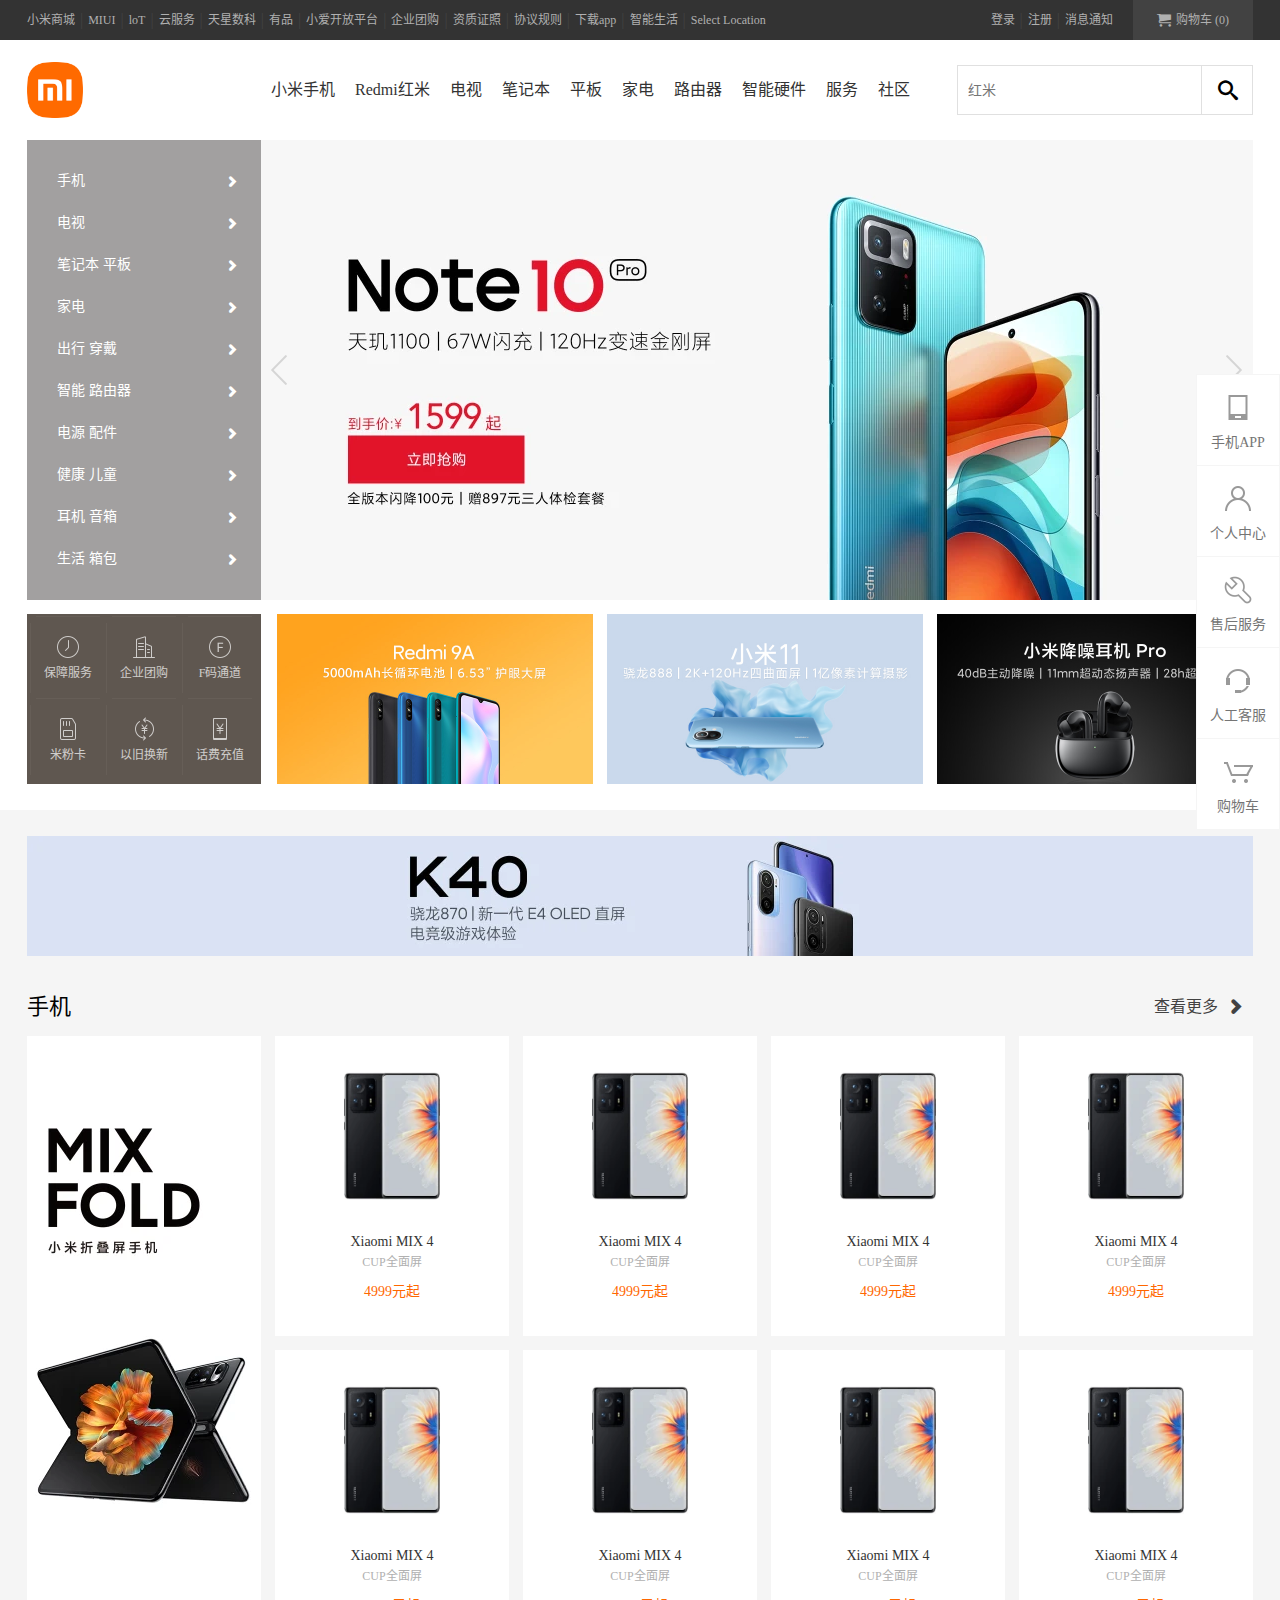
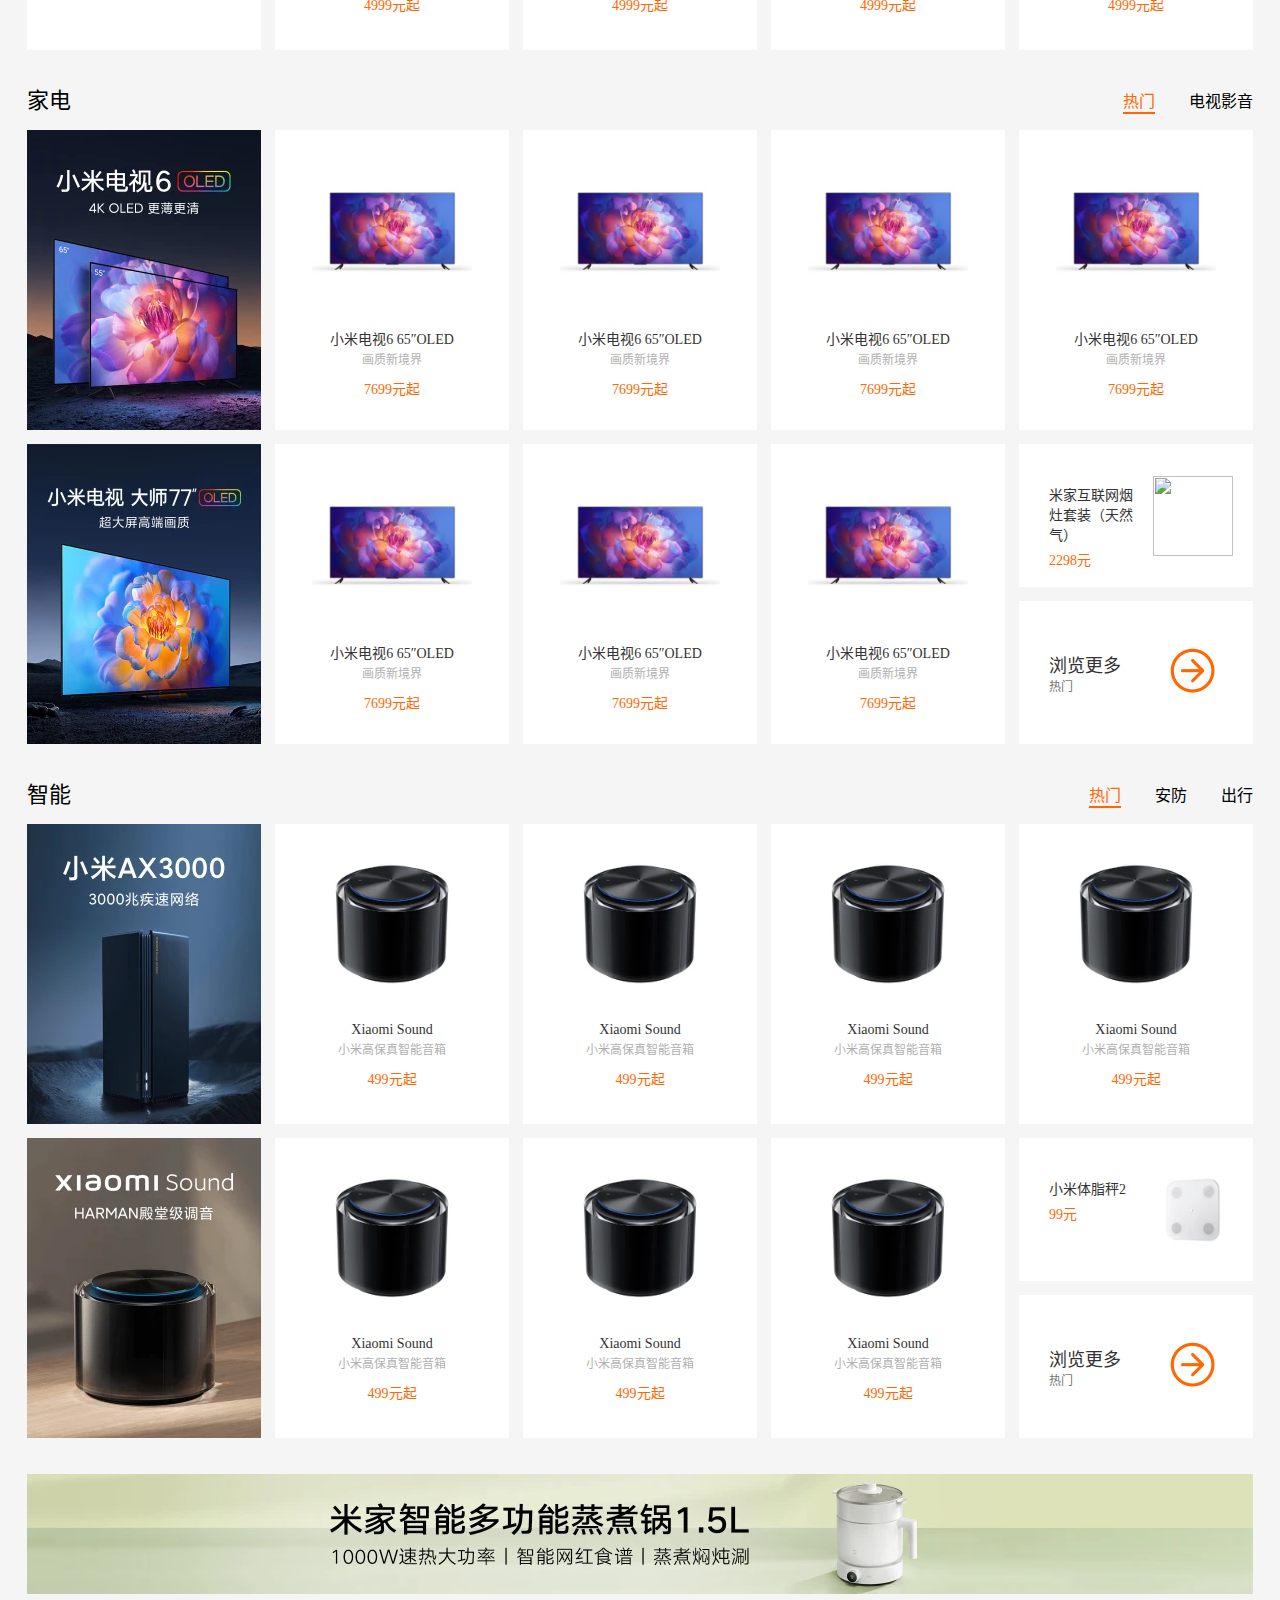
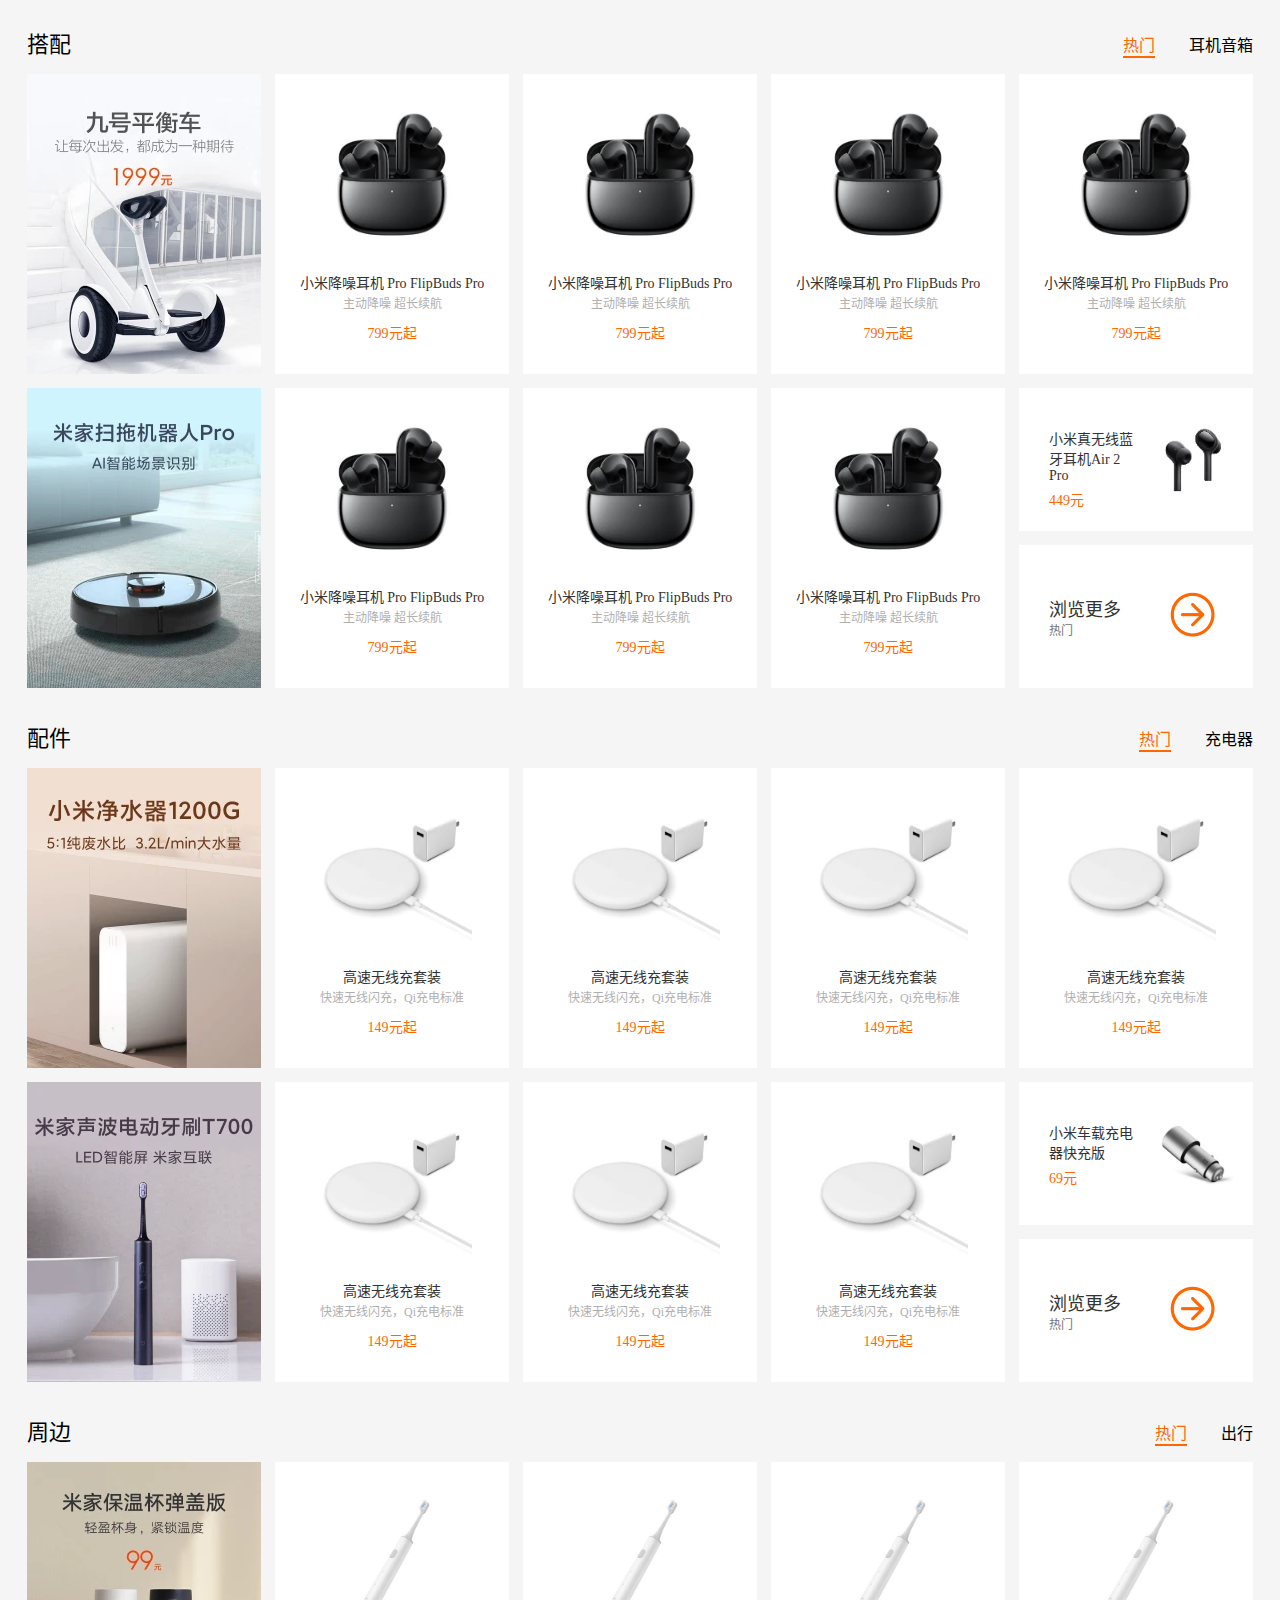
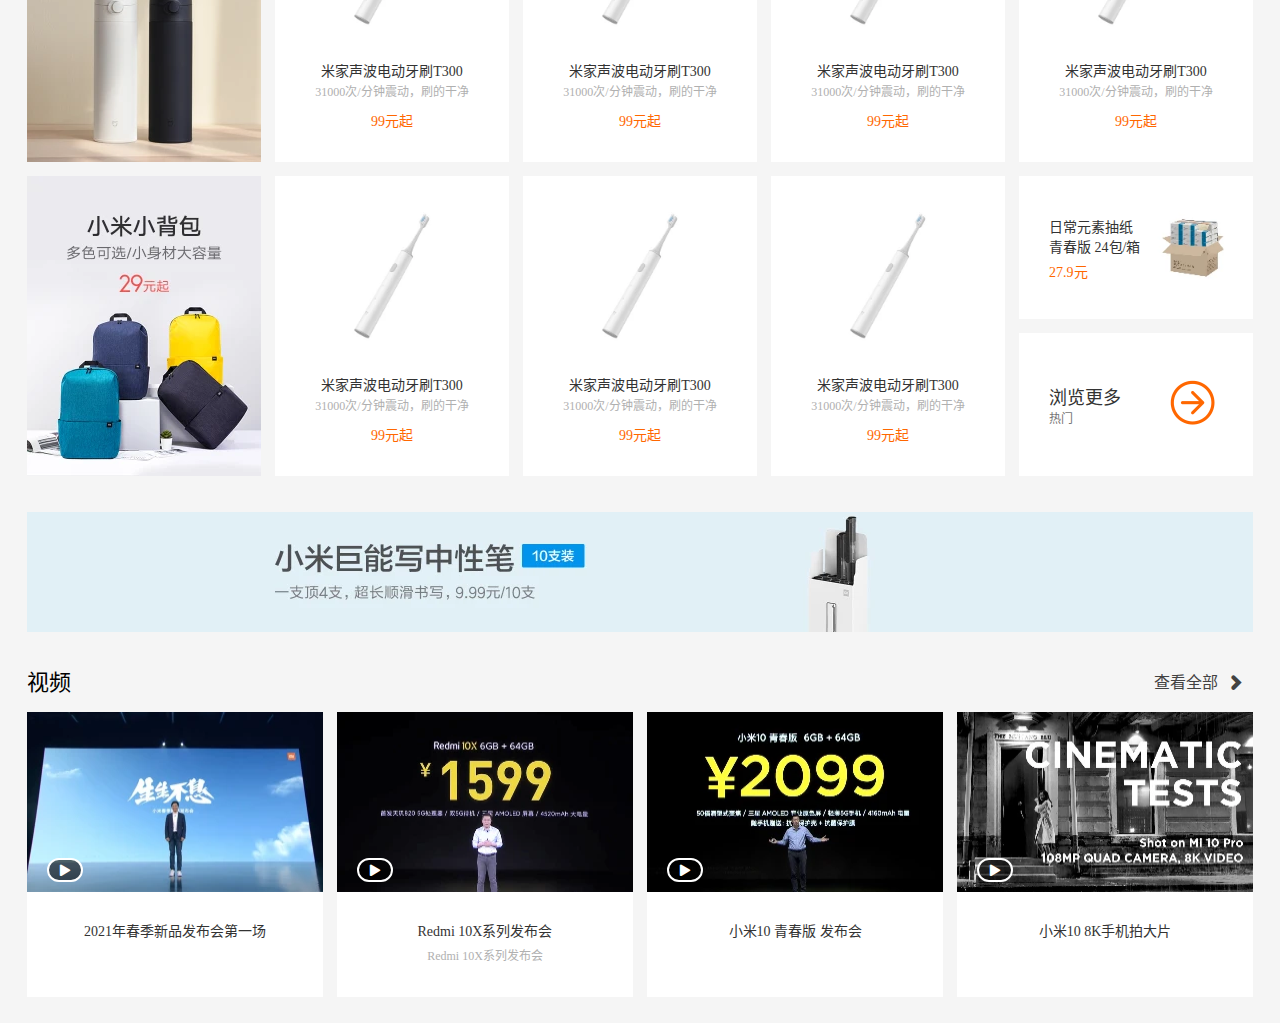
==== commit 403f8d17: "-" ====
--- a/index.html
+++ b/index.html
@@ -7,7 +7,7 @@
     <meta name="viewport" content="width=device-width, initial-scale=1.0">
     <link rel="stylesheet" href="style.css">
     <link rel="stylesheet" href="active.css">
-    <link rel="stylesheet" href="./fonts/font_2786642_uvogn5715l/iconfont.css">
+    <link rel="stylesheet" href="./fonts/font_2786642_ve9d3q6fqtd/iconfont.css">
     <title>小米官网</title>
 </head>
 
--- a/fonts/font_2786642_ve9d3q6fqtd/iconfont.css
+++ b/fonts/font_2786642_ve9d3q6fqtd/iconfont.css
@@ -0,0 +1,23 @@
+@font-face {
+  font-family: "iconfont"; /* Project id 2786642 */
+  src: url('iconfont.woff2?t=1630605792621') format('woff2'),
+       url('iconfont.woff?t=1630605792621') format('woff'),
+       url('iconfont.ttf?t=1630605792621') format('truetype');
+}
+
+.iconfont {
+  font-family: "iconfont" !important;
+  font-size: 16px;
+  font-style: normal;
+  -webkit-font-smoothing: antialiased;
+  -moz-osx-font-smoothing: grayscale;
+}
+
+.icon-bofang_huaban1:before {
+  content: "\e65c";
+}
+
+.icon-bofang:before {
+  content: "\e7be";
+}
+
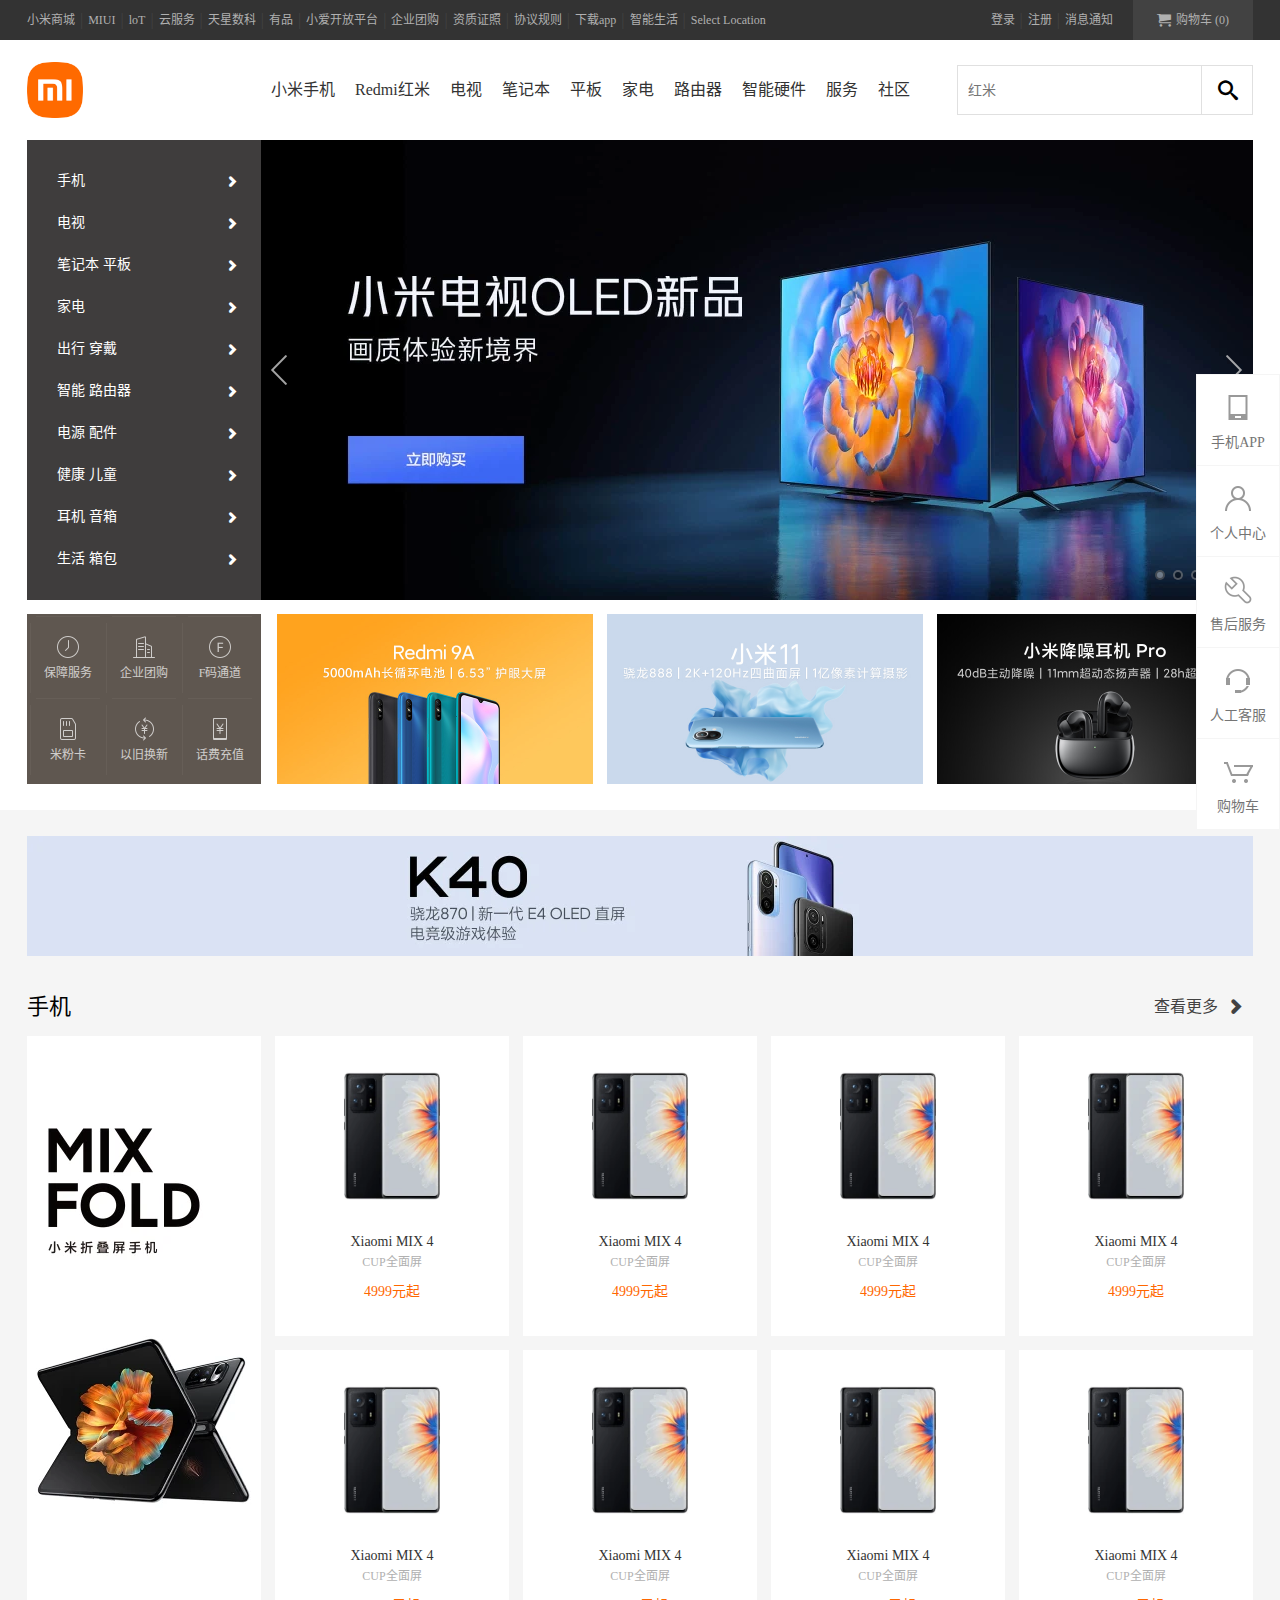
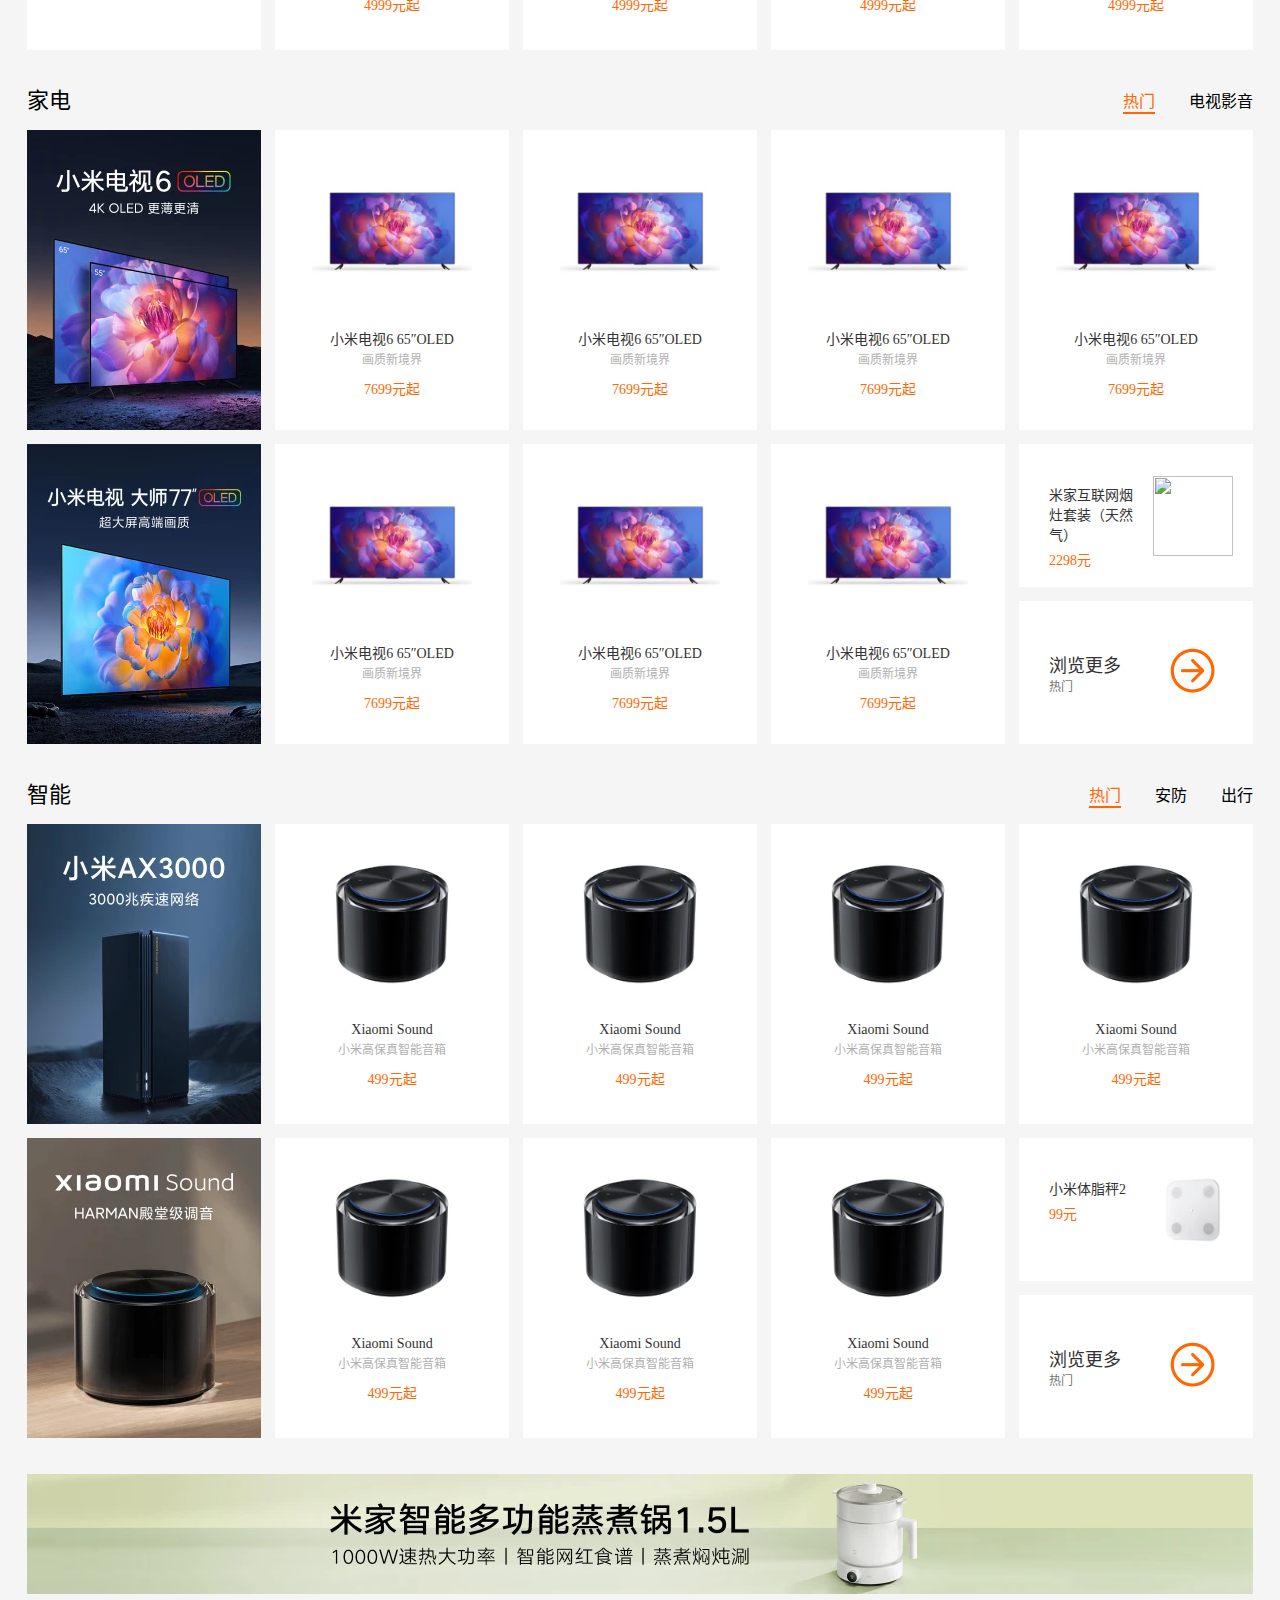
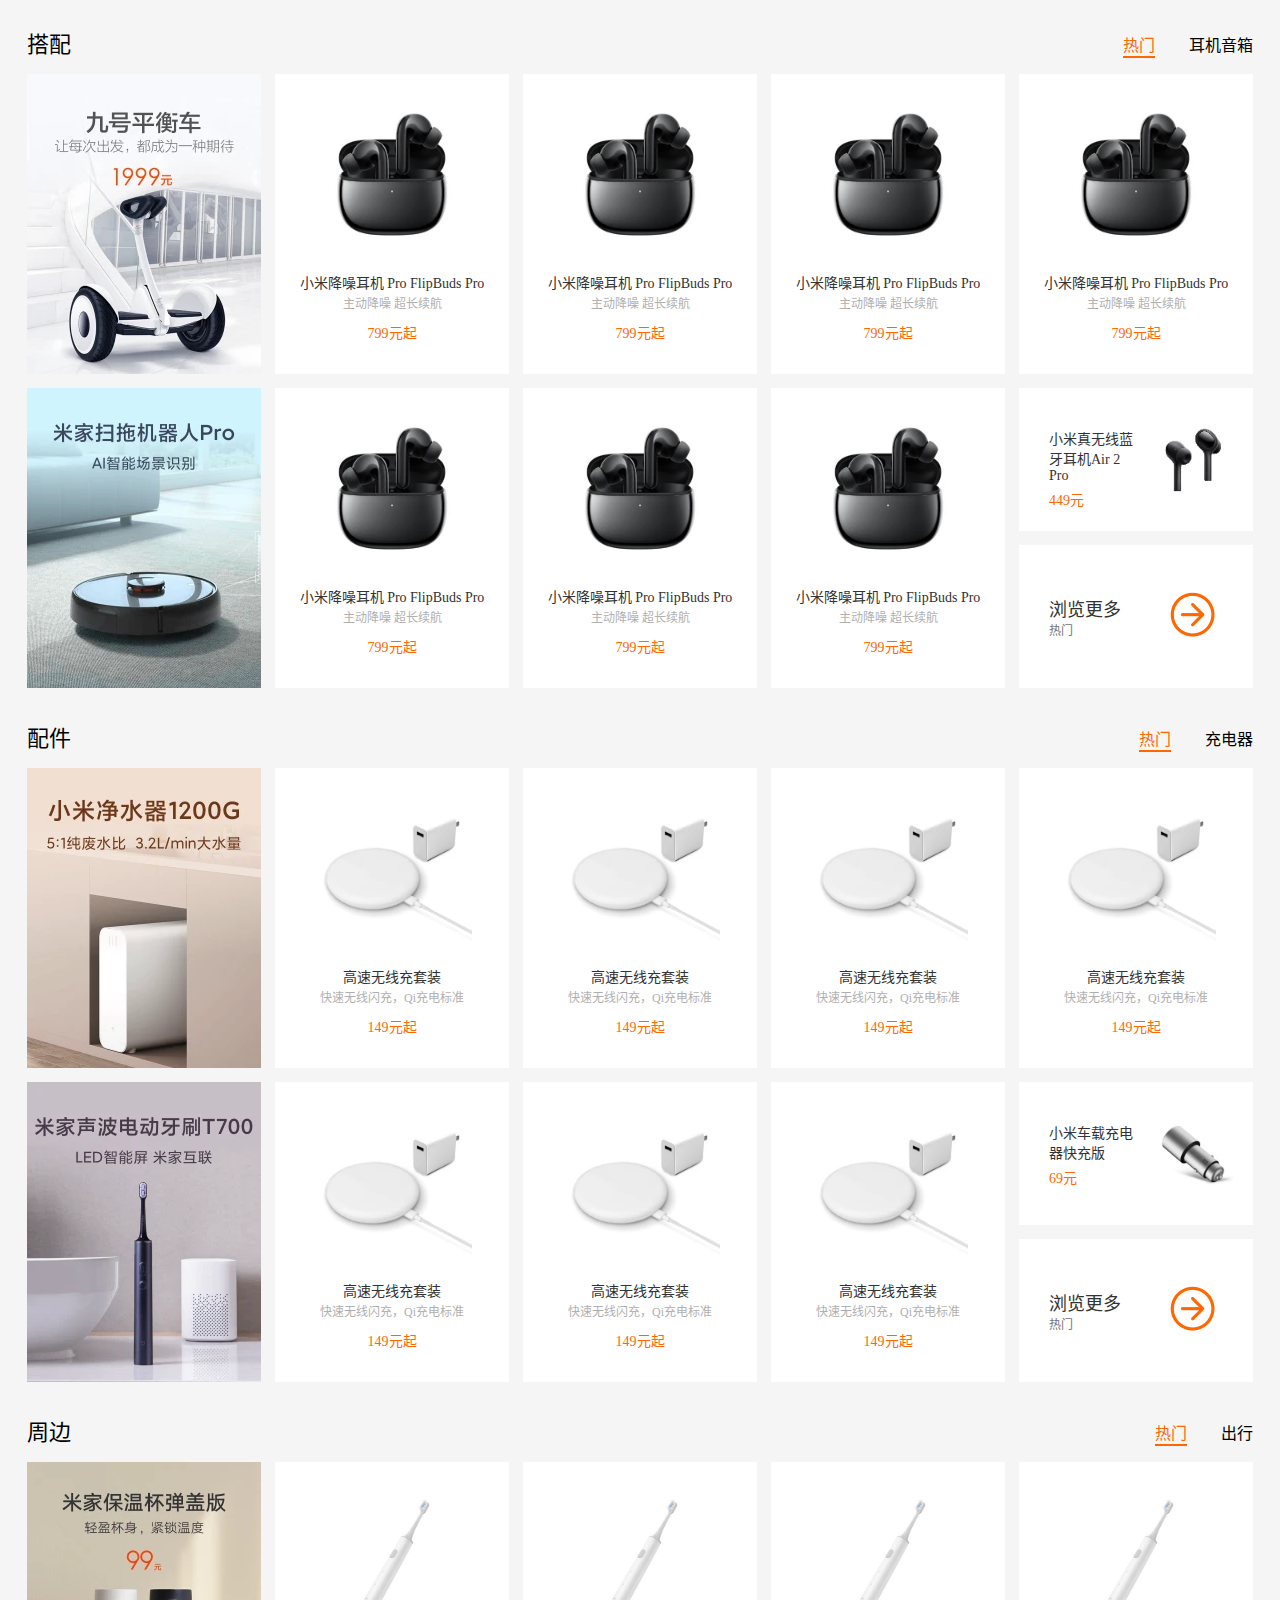
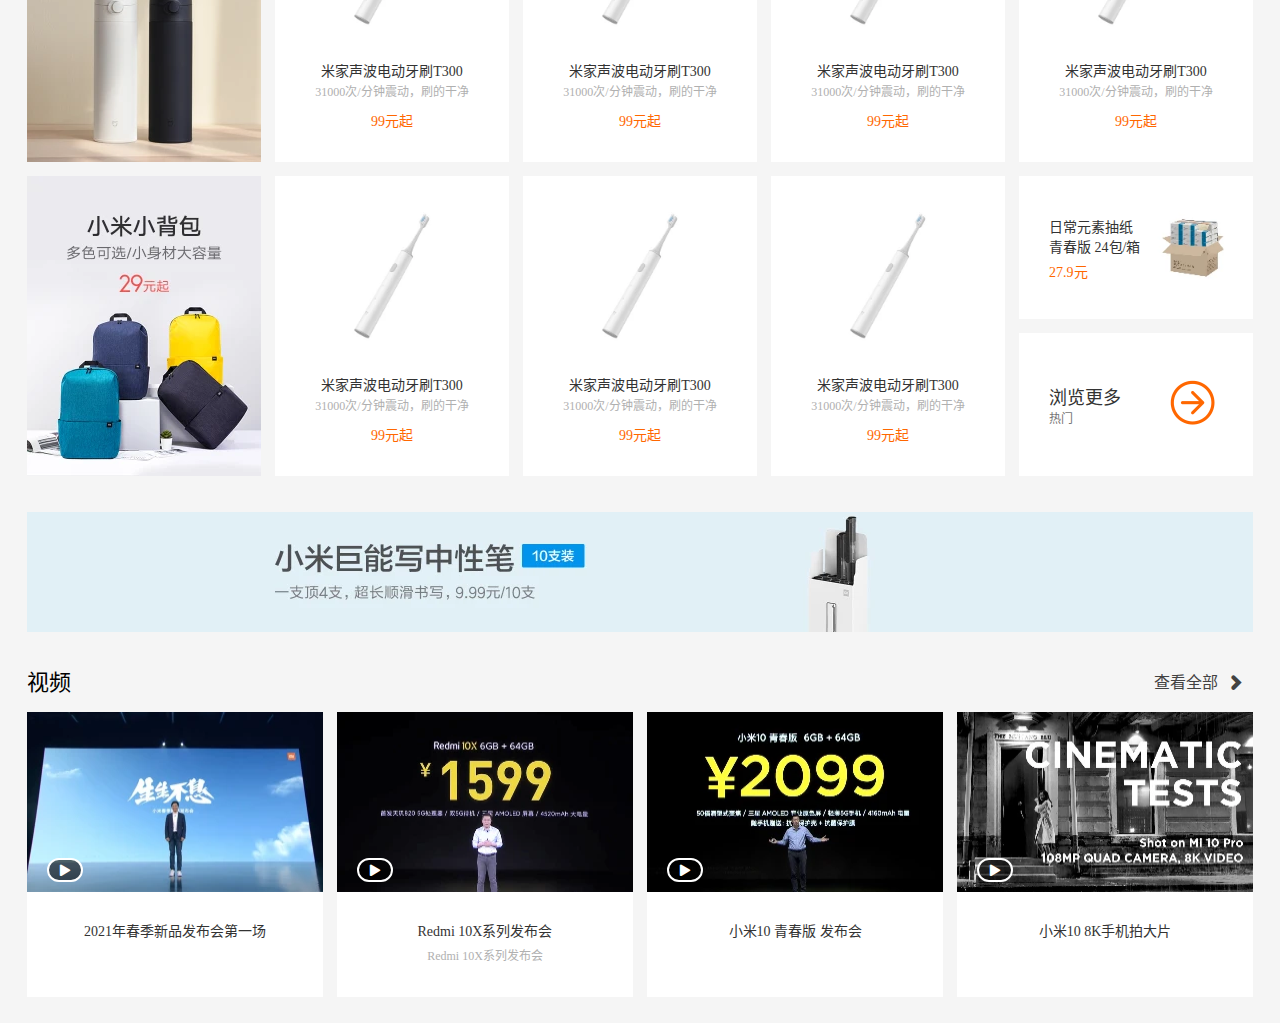
==== commit 930b5ce6: "轮播图" ====
--- a/index.html
+++ b/index.html
@@ -5,9 +5,9 @@
     <meta charset="UTF-8">
     <meta http-equiv="X-UA-Compatible" content="IE=edge">
     <meta name="viewport" content="width=device-width, initial-scale=1.0">
-    <link rel="stylesheet" href="style.css">
-    <link rel="stylesheet" href="active.css">
-    <link rel="stylesheet" href="./fonts/font_2786642_ve9d3q6fqtd/iconfont.css">
+    <link rel="stylesheet" href="css/style.css">
+    <link rel="stylesheet" href="css/active.css">
+    <link rel="stylesheet" href="fonts/font_2786642_ve9d3q6fqtd/iconfont.css">
     <title>小米官网</title>
 </head>
 
@@ -93,8 +93,37 @@
     <!-- 轮播图 -->
     <div class="swiper">
         <div class="container w">
-            <div class="swiper-btn-next"></div>
-            <div class="swiper-btn-prev"></div>
+            <div class="swiper-img">
+                <div class="swiper-btn-next"></div>
+                <div class="swiper-btn-prev"></div>
+                <ul>
+                    <li>
+                        <a href="javascript:;">
+                            <img src="images/swiper-pic.png" alt="">
+                        </a>
+                    </li>
+                    <li>
+                        <a href="">
+                            <img src="images/swiper-pic2.png" alt="">
+                        </a>
+                    </li>
+                    <li>
+                        <a href="">
+                            <img src="images/swiper-pic3.png" alt="">
+                        </a>
+                    </li>
+                    <li>
+                        <a href="">
+                            <img src="images/swiper-pic4.png" alt="">
+                        </a>
+                    </li>
+                </ul>
+
+                <div class="circle">
+                </div>
+
+
+            </div>
             <aside class="swiper-aside">
                 <ul class="category-list">
                     <li class="category-list-item">
@@ -3457,8 +3486,8 @@
         </div>
     </div>
     <!-- main主体部分end -->
-
-    <script src="Mi.js"></script>
+    <script src="js/animate.js"></script>
+    <script src="js/index.js"></script>
 </body>
 
 </html>--- a/css/style.css
+++ b/css/style.css
@@ -0,0 +1,1120 @@
+
+/* 字体声明 */
+@font-face {
+    font-family: 'icomoon';
+    src:  url('../fonts/icomoon.eot?bj1qwr');
+    src:  url('../fonts/icomoon.eot?bj1qwr#iefix') format('embedded-opentype'),
+      url('../fonts/icomoon.ttf?bj1qwr') format('truetype'),
+      url('../fonts/icomoon.woff?bj1qwr') format('woff'),
+      url('../fonts/icomoon.svg?bj1qwr#icomoon') format('svg');
+    font-weight: normal;
+    font-style: normal;
+    font-display: block;
+  }
+  
+* {
+    margin: 0;
+    padding: 0;
+}
+
+li{
+    list-style: none;
+}
+
+a{
+    text-decoration: none;
+}
+
+i,
+em {
+    font-style: normal;
+}
+
+button {
+    cursor: pointer;
+}
+
+input {
+    outline: none;
+}
+
+img {
+    border: 0;
+}
+
+/* 版心 */
+.w {
+    width: 1226px;
+    margin: auto;
+}
+
+
+/* 清除浮动  */
+
+.clearfix::after {
+    content: "";
+    display: block;
+    height: 0;
+    clear: both;    /*清除浮动关键 */
+    visibility: hidden;
+}
+
+.clearfix {
+    *zoom: 1;
+}
+
+
+/* 
+.clearfix::before {
+    content: "";
+    clear: both;
+}
+
+.clearfix::after , .clearfix::before {
+    content: "";
+    display: table;
+} */
+
+
+
+
+
+/* 状态栏区域 */
+
+/* topbar */
+
+.container {
+    position: relative;
+    height: 40px;
+}
+.topbar {
+    position: relative;
+    z-index: 30;
+    height: 40px;
+    line-height: 40px;
+    background-color: #333;
+}
+.topbar .topbar-nav a{
+    float: left;
+    text-align: center;
+    font-size: 12px;
+    color: #b0b0b0;
+}
+.topbar a:hover {
+    color: #fff;
+}
+
+/* 表示符号 “|” */
+.sep {
+    float: left;
+    color: #424242;
+}
+.topbar-nav .sep {
+    margin: 0 5px;
+}
+.topbar .shoppingCart{
+    position: relative;
+    float: right;
+    width: 120px;
+    height: 40px;
+    margin-left: 15px;
+    font-size: 12px;
+}
+.topbar .shoppingCart a{
+    position: relative;
+    z-index: 32;
+    display: block;
+    height: 40px;
+    line-height: 40px;
+    text-align: center;
+    color: #b0b0b0;
+    background: #424242;
+    transition: all .4s;
+}
+
+.topbar .card-Menu {
+    position: absolute;
+    /* display: none; */
+    visibility: hidden;
+    top: 40px;
+    right: 0;
+    z-index: 31;
+    width: 316px;
+    height: 0px;
+    background: #fff;
+    box-shadow: 0 2px 10px rgb(0 0 0 / 15%);
+    transition: all .5s;
+}
+
+.topbar .card-Menu .msg {
+    display: inline-block;
+    /* display: none; */
+    visibility: hidden;
+    width: 100%;
+    line-height: 100px;
+    text-align: center;
+    font-size: 12px;
+    transition: all .1s;
+}
+
+
+.shoppingCart em::before {
+    content: '\e93a';
+    vertical-align: bottom;
+    margin-right: 5px;
+    font-size: 14px;
+    font-family: "icomoon";
+}
+
+.shoppingCart:hover a {
+    color: #ff6700;
+    background: #fff;
+}
+
+.shoppingCart:hover .card-Menu {
+    /* display: block; */
+    visibility: visible;
+    background-color: #fff;
+    height: 100px;
+}
+.shoppingCart:hover .msg {
+    visibility: visible;
+}
+
+.userInfo {
+    float: right;
+}
+.userInfo a {
+    float: right;
+    padding: 0 5px;
+    text-align: center;
+    font-size: 12px;
+    color: #b0b0b0;
+}
+.userInfo .sep {
+    float: right;
+    margin: 0;
+}
+
+
+/* header-top */
+
+.header-top {
+    height: 100px;
+    background-color: #fff;
+}
+
+.header-top .container {
+    height: 100px;
+    background-color: #fff;
+}
+
+.header-top .container::before {
+    content: "";
+    position: absolute;
+    z-index: 1;
+    top: 22px;
+    left: 0;
+    width: 56px;
+    height: 56px;
+    background: url(../images/logo-mi2.png) no-repeat;
+    background-size: 56px;
+    cursor: pointer;
+}
+
+.header-top .container .nav-item {
+    margin-left: 234px;
+}
+
+.header-top .container .nav-item li {
+    float: left ;
+}
+
+.header-top .container .nav-item li:hover .link{
+    color: #ff6700;
+}
+
+.header-top .container .link {
+    display: block;
+    padding: 0 10px;
+    height: 100px;
+    line-height: 100px;
+    text-align: center;
+    color: #333;
+}
+.header-top .container .search{
+    float: right;
+    position: relative;
+    margin-top: 25px;
+    width: 296px;
+    height: 50px;
+    line-height: 50px;
+    text-align: center;
+}
+
+.header-top .search .search-text {
+    float: right;
+    width: 223px;
+    height: 48px;
+    padding: 0 10px;
+    font-size: 14px;
+    color: rgb(117, 117, 117);
+    line-height: 48px;
+    border: 1px solid #e0e0e0;
+    border-right: 0;
+    transition: all .2s;
+}
+
+.header-top .search .search-btn {
+    float: right;
+    cursor: pointer;
+    width: 52px;
+    height: 50px;
+    line-height: 50px;
+    background-color: #fff;
+    border: 1px solid #e0e0e0;
+    /* border-left: 0; */
+    color: #616161;
+    transition: all .2s;
+}
+
+.header-top  .icon-search-btn::after {
+    content: "\e986";
+    position: absolute;
+    right: 15px;
+    font-family: 'icomoon';
+    font-size: 20px;
+    cursor: pointer;
+}
+
+.header-top .search .icon-search-btn {
+    float: right;
+    width: 52px;
+    height: 50px;
+}
+
+.header-top .search:hover .search-text {
+    border-color: #b0b0b0;
+}
+
+.header-top .search:hover .search-btn {
+    border-color: #b0b0b0;
+}
+
+.header-top .search .icon-search-btn:hover {
+    color: #fff;
+}
+
+.header-top .search .icon-search-btn:hover .search-btn{
+    background-color: #ff6700;
+}
+
+/* swiper */
+
+.swiper .container{
+    position: relative;
+    height: 460px;
+    /* background: url(../images/swiper-pic2.png) no-repeat;
+    background-size: auto;  */
+    /* cursor: pointer; */
+}
+
+.swiper .swiper-img{
+    position: relative;
+    height: 460px;
+    background-size: auto;
+    overflow: hidden;
+}
+
+.swiper-img ul {
+    position: absolute;
+    top: 0;
+    left: 0;
+    width: 500%;
+}
+
+.swiper-img ul li a img {
+    width: 1226px;
+    height: 460px;
+}
+
+.swiper-img ul li {
+    float: right;
+}
+
+
+.swiper .circle{
+    position: absolute;
+    z-index: 10;
+    width: 400px;
+    right: 30px;
+    left: auto;
+    bottom: 20px;
+    font-size: 0;
+    text-align: right;
+    transition: opacity .3s;
+    transform: translateZ(0);
+}
+
+.swiper-img .circle a{
+    display: inline-block;
+    width: 6px;
+    height: 6px;
+    border: 2px solid #fff;
+    border-color: hsla(0,0%,100%,.3);
+    border-radius: 10px;
+    overflow: hidden;
+    background: rgba(0,0,0,.4);
+    opacity: 1;
+    margin: 0 4px;
+}
+
+.swiper-img .circle a:hover {
+    background: hsla(0,0%,100%,.4);
+    border-color: rgba(0,0,0,.4);
+}
+
+.swiper .swiper-aside {
+    position: absolute;
+    top: 0;
+    left: 0;
+    width: 234px;
+    height: 460px;
+    border: 0;
+    color: #fff;
+    background: rgba(105,101,101,.6);
+}
+
+.swiper-aside .category-list {
+    padding: 20px 0;
+}
+
+.swiper-aside .category-list-item .link {
+    position: relative;
+    display: block;
+    padding-left: 30px;
+    height: 42px;
+    line-height: 42px;
+    color: #fff;
+    font-size: 14px;
+}
+
+.swiper-aside .category-list-item .link::after {
+    content: "\e903";
+    position: absolute;
+    top: 0;
+    right: 20px;
+    font-family: 'icomoon';
+    font-size: 18px;
+}
+
+.swiper-aside .category-list-item:hover {
+    background-color: #ff6700;
+}
+
+
+.swiper .container .swiper-btn-next {
+    position: absolute;
+    right: 0;
+    top: 50%;
+    z-index: 10;
+    margin-top: -35px;
+    width: 41px;
+    height: 69px;
+    background: url(../images/icon-slides.png) no-repeat -125px 50%;
+    cursor: pointer;
+}
+
+.swiper .container .swiper-btn-prev {
+    position: absolute;
+    top: 50%;
+    left: 234px;
+    z-index: 10;
+    margin-top: -35px;
+    width: 41px;
+    height: 69px;
+    background: url(../images/icon-slides.png) no-repeat -84px 50%;
+    cursor: pointer;
+}
+
+.swiper .swiper-btn-next:hover {
+    background: url(../images/icon-slides.png) no-repeat -43px 50%;
+}
+.swiper .swiper-btn-prev:hover {
+    background: url(../images/icon-slides.png) no-repeat -1px 50%;
+}
+
+            /* ..style1 */
+
+.swiper .category-list-item .children {
+    position: absolute;
+    display: none;
+    top: 0;
+    left: 234px;
+    z-index: 11;
+    background-color: #fff;
+    border: 1px solid #e0e0e0;
+    box-shadow: 0 8px 16px rgb(0 0 0 / 18%);
+    border-left: 0;
+}
+
+.swiper .category-list-item .children-style1 {
+    width: 992px;
+    height: 458px;
+}
+.swiper .category-list-item .children-list #link {
+    float: left;
+    display: block;
+    padding: 18px 0 18px 20px;
+    color: #333;
+    line-height: 40px;
+    font-size: 14px;
+    transition: color .2s;
+}
+
+.swiper .children-list .img {
+    float: left;
+    margin-right: 12px;
+    vertical-align: middle;
+}
+
+.swiper .category-list-item .children-list .text {
+    float: left;
+    width: 172px;
+    line-height: 40px;
+    white-space: nowrap;
+    text-overflow: ellipsis;
+    overflow: hidden;
+}
+
+.swiper .category-list-item:hover .children-style1 {
+    display: block;
+}
+
+.swiper .category-list-item .children li:hover .text{
+    color: #ff6700;
+}
+
+        /* ..style2 */
+
+
+.swiper-aside .category-list-item .children-style2 {
+    width: 795px;
+    height: 458px;
+    background: #fff;
+}
+
+.swiper-aside .children-style2  .children-style2-prev {
+    float: left;
+    display: block;
+    width: 530px;
+    height: 458px;
+}
+
+.swiper-aside .children-style2 .children-style2-prev li {
+    float: left;
+    width: 265px;
+    height: 76px;
+}
+
+.swiper-aside .children-style2 .children-style2-prev #link {
+    padding: 18px 20px;
+    transition: color .2s;
+}
+
+.swiper-aside .children-style2  .children-style2-next {
+    float: left;
+    display: block;
+    width: 265px;
+    height: 458px;
+}
+
+.swiper-aside .children-style2 .children-style2-next #link {
+    padding: 18px 20px;
+    transition: color .2s;
+}
+
+.swiper .category-list-item:hover .children-style2 {
+    display: block;
+}
+
+
+         /* ..style3 */
+
+
+.swiper-aside .category-list-item .children-style3 {
+    width: 530px;
+    height: 458px;
+    background: #fff;
+}
+
+.swiper-aside .category-list-item .children-style3 li {
+    float: left;
+    width: 265px;
+    height: 76px;
+}
+
+.swiper-aside  .category-list-item .children-style3 #link {
+    padding: 18px 20px;
+    transition: color .2s;
+}
+
+.swiper .category-list-item:hover .children-style3 {
+    display: block;
+}
+
+/* swiper-bottom 轮播图底部 */
+
+.swiper .swiper-bottom {
+    height: 170px;
+    margin-top: 14px;
+    margin-bottom: 26px;
+}
+
+.swiper-bottom .home-channel {
+    width: 234px;
+}
+
+.swiper-bottom .home-channel-list {
+    float: left;
+    margin: 0;
+    padding: 3px;
+    font-size: 12px;
+    text-align: center;
+    background: #5f5750;
+}
+
+.swiper-bottom .home-channel-list li {
+    position: relative;
+    float: left;
+    width: 70px;
+    height: 82px;
+    padding: 0 3px;
+}
+
+.swiper-bottom .home-channel-list li::after {
+    position: absolute;
+    content: "";
+    top: 6px;
+    left: 0px;
+    width: 1px;
+    height: 70px;
+    background: #665e57;
+}
+
+.swiper-bottom .home-channel-list li::before {
+    position: absolute;
+    content: "";
+    top: -1px;
+    left: 6px;
+    width: 64px;
+    height: 1px;
+    background: #665e57;
+}
+
+.swiper-bottom .home-channel-list img {
+    display: block;
+    width: 24px;
+    height: 24px;
+    margin:0 auto 4px;
+}
+
+.swiper-bottom .home-channel-list a {
+    display: block;
+    padding-top: 18px;
+    color: #fff;
+    opacity: 0.7;
+    transition: opacity .2s;
+}
+
+.swiper-bottom .home-channel-list li:hover a{
+    opacity: 1;
+}
+
+
+.swiper-bottom .home-channel-pic {
+    float: left;
+    margin-left: 2px;
+}
+
+.swiper-bottom .home-channel-pic li {
+    float: left;
+    margin-left: 14px;
+}
+
+.swiper-bottom .home-channel-pic img {
+    display: block;
+    width: 316px;
+    height: 170px;
+}
+
+.swiper-bottom .home-channel-pic li:hover img {
+    box-shadow: 0 23px 10px rgba(0, 0, 0, 4%);
+}
+
+
+
+
+/* swiper-bottom 轮播图底部 end*/
+
+/* 侧边工具栏 tool-bar */
+
+.tool-bar {
+    position: fixed;
+    right: 0;
+    bottom: 70px;
+    z-index: 99;
+    width: 84px;
+    background: #fff;
+    font-size: 14px;
+}
+
+.tool-bar .item{
+    display: block;
+    width: 82px;
+    height: 90px;
+    margin-top: -1px;
+    border: 1px solid #f5f5f5;
+    cursor: initial;
+}
+
+.tool-bar .item span {
+    display: block;
+    text-align: center;
+    color: #757575;
+    transition: color .3s;
+
+}
+
+.tool-bar .item .icon {
+    position: relative;
+    width: 30px;
+    height: 30px;
+    margin: 0 auto 8px;
+    padding-top: 18px;
+}
+
+.tool-bar .item .icon img {
+    position: absolute;
+    bottom: 0;
+    left: 0;
+    width: 30px;
+    height: 30px;
+    transition: opacity .3s;
+}
+
+
+.tool-bar .item .staic {
+    opacity: 1;
+}
+.tool-bar .item .hover {
+    opacity: 0;
+}
+
+.tool-bar .item:hover span {
+    color: #ff6700;
+}
+
+.tool-bar .item:hover .hover{
+    opacity: 1;
+}
+.tool-bar .item:hover .staic{
+    opacity: 0;
+}
+
+.tool-bar .item .pop-content {
+    position: absolute;
+    top: 0;
+    left: -142px;
+    visibility: hidden;
+    z-index: 2;
+    width: 100px;
+    height: 162px;
+    padding: 14px;
+    border: 1px solid #f5f5f5;
+    background: #fff;
+}
+
+.tool-bar .item .pop-content::after {
+    content: "";
+    position: absolute;
+    top: 21%;
+    right: -19px;
+    z-index: 1;
+    border: 10px solid transparent;
+    border-color: rgba(0,0,0,0) rgba(0,0,0,0) rgba(0,0,0,0) #f5f5f5;
+}
+
+.tool-bar .item .pop-content::before {
+    content: "";
+    position: absolute;
+    top: 21%;
+    right: -18px;
+    z-index: 2;
+    border: 10px solid transparent;
+    border-color: rgba(0,0,0,0) rgba(0,0,0,0) rgba(0,0,0,0) #fff;
+}
+
+.tool-bar .item .pop-content img {
+    display: block;
+    width: 100px;
+    height: 100px;
+    margin: 6px auto;
+}
+
+.tool-bar .item .pop-content span {
+    display: block;
+    width: 82px;
+    margin: 14px auto 0;
+    color: #757575;
+    text-align: center;
+}
+
+.tool-bar .item:hover .pop-content {
+    visibility: visible;
+}
+
+/* 侧边工具栏 tool-bar end */
+
+
+/* home-main 主体部分*/
+
+.home-main {
+    height: 4997px;
+    padding-top: 4px;
+    padding-bottom: 12px;
+    background: #f5f5f5;
+}
+
+
+.home-main img {
+    width: 100%;
+    height: 100%;
+}
+
+
+.home-main .banner-box {
+    height: 120px;
+    margin: 22px 0;
+}
+.home-main .banner-box img {
+    width: 1226px;
+    height: 120px;
+}
+
+.home-main .box {
+    height: 686px;
+    margin-bottom: 8px;
+}
+
+.home-main .box-hd {
+    position: relative;
+}
+
+.home-main .next .figure-img {
+    width: 160px;
+    height: 160px;
+    margin: 0 37px 18px 37px;
+}
+
+.home-main  .title {
+    font-size: 14px;
+    font-weight: 400;
+    color: #333;
+    margin: 0 10px 2px;
+    text-align: center;
+}
+
+.home-main  .detail {
+    margin: 0 10px 10px;
+    height: 18px;
+    font-size: 12px;
+    color: #b0b0b0;
+    text-align: center
+}
+
+.home-main  .price {
+    margin: 0 10px 14px;
+    text-align: center;
+    color: #ff6700;
+    font-size: 14px;
+}
+
+.home-main .top-title {
+    font-size: 22px;
+    font-weight: 400;
+    height: 58px;
+    line-height: 58px;
+}
+
+.home-main .box-hd .more {
+    position: absolute;
+    top: 0;
+    right: 0;
+}
+.home-main .box-sj .box-hd .more {
+    height: 58px;
+    line-height: 58px;
+    font-size: 16px;
+}
+
+.home-main .box-sj .box-hd .more a::after {
+    float: right;
+    content: "\e903";
+    font-family: 'icomoon';
+    font-size: 25px;
+    padding: 0 5px;
+}
+
+
+.home-main .box-sj .more a {
+    float: left;
+    color: #424242;
+    transition: all .4s;
+}
+
+.home-main .box-sj .more:hover a{
+    color: #ff6700;
+}
+
+.home-main .box-sj-bd {
+    position: relative;
+    height: 614px;
+}
+.home-main .box-sj-bd .prev{
+    float: left;
+    width: 234px;
+    height: 628px;
+}
+.home-main .box-sj-bd .prev a{
+    display: block;
+    width: 234px;
+    height: 614px;
+}
+
+.home-main .box-sj-bd .prev li {
+    transition: all .2s;
+}
+
+.home-main .next {
+    float: left;
+    width: 992px;
+}
+
+.home-main  .box-list {
+    float: left;
+    width: 234px;
+    height: 300px;
+    margin: 0 0 14px 14px;
+    background: #fff;
+    transition: all .2s;
+}
+
+.home-main .box-list a {
+    display: block;
+    width: 234px;
+    height: 260px;
+    padding: 20px 0 ;
+}
+
+/* .home-main .box-sj {
+    height: 628px;
+} */
+
+
+
+.box-sj li:hover {
+    z-index: 2;
+    box-shadow: 0 15px 30px rgb(0 0 0 / 10%);
+    transform: translate3d(0,-2px,0);
+}
+
+
+
+.box-hd .more .tab-list {
+    margin: 0;
+    padding: 16px 0 0;
+    list-style-type: none;
+    font-size: 16px;
+}
+
+.box-hd .more .tab-list li {
+    display: inline-block;
+    padding:0;
+    margin: 0 0 0 30px;
+    transition: border .1s;
+    cursor: pointer;
+}
+
+
+.box-bd .prev {
+    float: left;
+    width: 234px;
+    height: 628px;
+}
+
+
+.box-bd .prev a {
+    display: block;
+    width: 234px;
+    height: 300px;
+    margin-bottom: 14px;
+}
+
+/* .box-bd .prev a img {
+    width: 234px;
+    height: 300px;
+} */
+
+.box-bd li:hover {
+    z-index: 2;
+    box-shadow: 0 15px 30px rgb(0 0 0 / 10%);
+    transform: translate3d(0,-2px,0);
+}
+
+
+.box-jd .box-bd  .box-list-s{
+    position: relative;
+    float: left;
+    height: 93px;
+    padding-top: 50px;
+    width: 234px;
+    margin: 0 0 14px 14px;
+    background: #fff;
+    transition: all .2s;
+}
+
+.box-jd  .box-list-s .figure-img{
+    position: absolute;
+    right: 20px;
+    top: 32px;
+    width: 80px;
+    height: 80px;
+    margin: 0;
+
+}
+ .box-jd  .box-list-s .figure-img img {
+    width: 80px;
+    height: 80px;
+}
+.box-jd .box-bd  .box-list-s .title {
+    margin: -10px 110px 5px 30px;
+    font-size: 14px;
+    font-weight: 400;
+    text-align: initial;
+}
+.box-jd .box-bd  .box-list-s .price {
+    margin: 0 110px 0 30px;
+    color: #ff6700;
+    text-align: initial;
+}
+
+.box-jd .box-bd  .box-list-s .more {
+    display: block;
+    margin: 0 110px 0 30px;
+    font-size: 18px;
+    color: #333;
+}
+.box-jd .box-bd  .box-list-s small{
+    display: block;
+    font-size: 12px;
+    color: #757575;
+}
+.box-list-s .figure-more {
+    position: absolute;
+    right: 35px;
+    top: 45px;
+    width: 50px;
+    height: 50px;
+    color: #ff6700;
+}
+.box-list-s .figure-more img {
+    width: 50px;
+    height: 50px;
+}
+
+
+.video-list .video-img{
+    position: relative;
+    width: 296px;
+    height: 180px;
+    margin: 0 0 28px;
+}
+
+.video-list .video-img img {
+    width: 296px;
+    height: 180px;
+}
+
+.video-list .video-item .title {
+    margin: 0 14px 6px;
+    font-size: 14px;
+    font-weight: 400;
+    text-align: center;
+    color: #333;
+    white-space: nowrap;
+    text-overflow: ellipsis;
+    overflow: hidden;
+}
+.video-list .video-item .desc {
+    height: 18px;
+    margin: 0 14px;
+    font-size: 12px;
+    color: #b0b0b0;
+    white-space: nowrap;
+    text-overflow: ellipsis;
+    overflow: hidden;
+}
+
+
+
+
+
+.video-list .video-item {
+    position: relative;
+    float: left;
+    width: 296px;
+    height: 285px;
+    margin-left: 14px;
+    margin-bottom: 14px;
+    text-align: center;
+    background: #fff;
+    transition: all .2s linear;
+}
+
+.video-list .video-item:first-of-type{
+    margin-left: 0;
+}
+
+
+.video-list .video-item .play {
+    position: absolute;
+    left: 20px;
+    bottom: 10px;
+    width: 32px;
+    height: 20px;
+    border: 2px solid #fff;
+    border-radius: 12px;
+    background-color: #424242;
+    background-color: rgba(0,0,0,.6);
+    color: #fff;
+    -webkit-transition: all .2s;
+    transition: all .2s;
+    overflow: hidden;
+}
+
+.video-list .video-item .play  i{
+    font-size: 18px;
+    line-height: 20px;
+}
+
+
+.video-list .video-item .video-img:hover .play {
+    background-color: #ff6700;
+    border-color: #ff6700;
+}
+
+
+
+
+/* home-main 主体部分end*/--- a/css/active.css
+++ b/css/active.css
@@ -0,0 +1,17 @@
+
+
+.tab-active {
+    color: #ff6700;
+    border-bottom: 2px solid #ff6700;
+}
+
+.box-bd .next {
+    display: none;
+}
+
+.swiper .swiper-img .current {
+    background: hsla(0,0%,100%,.4);
+    border-color: rgba(0,0,0,.4);
+}
+
+
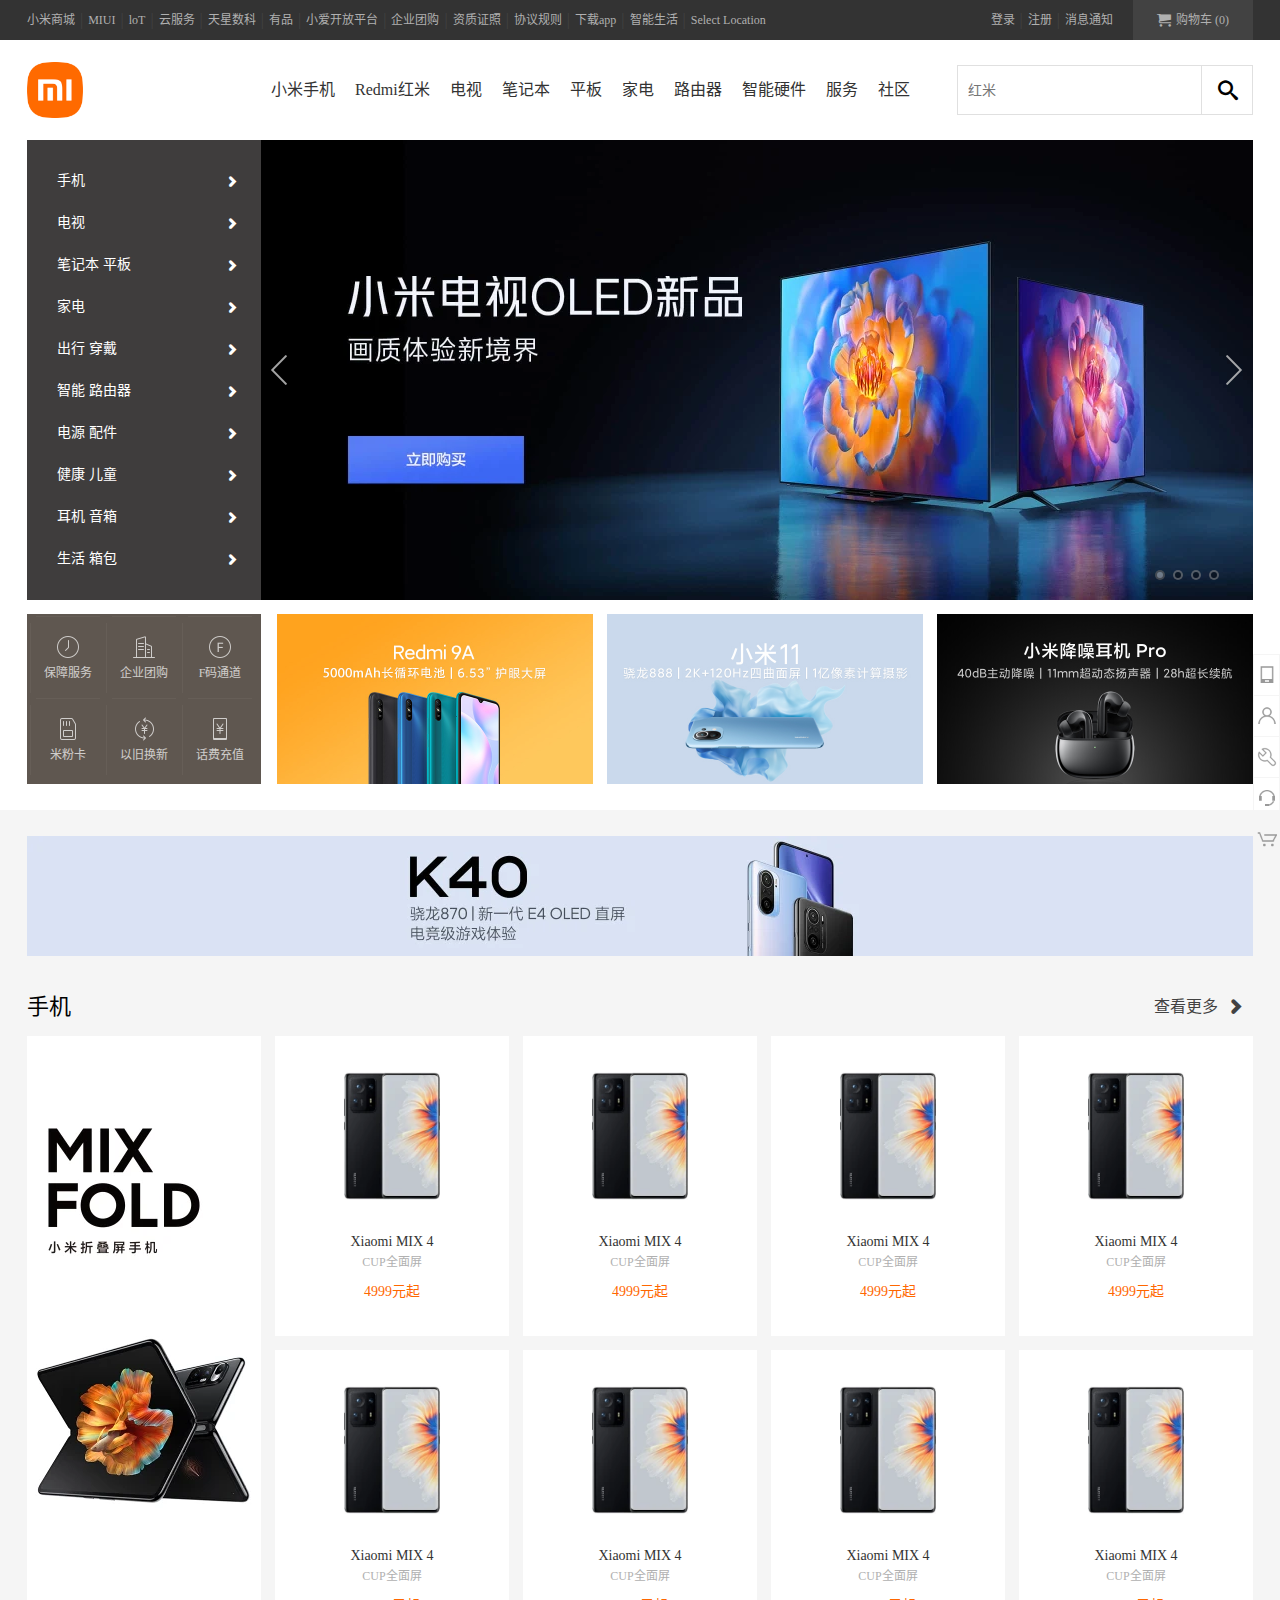
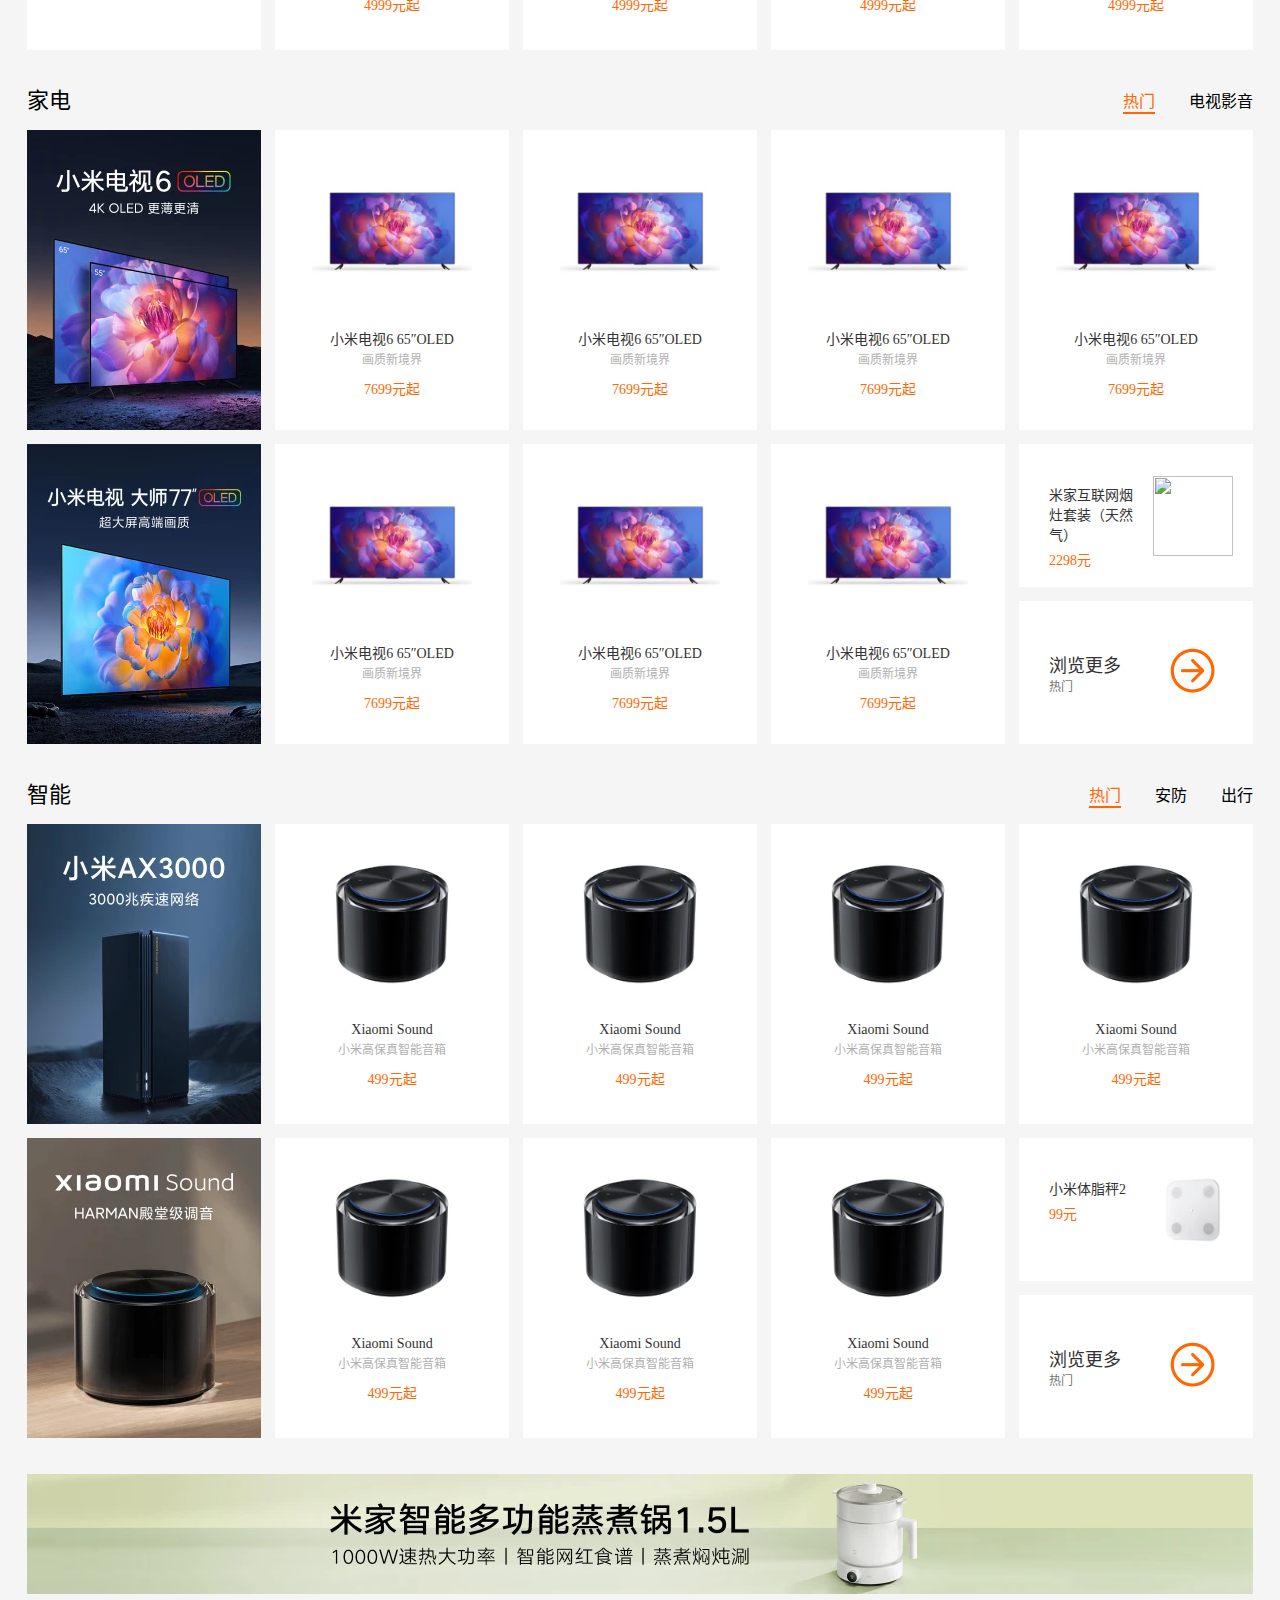
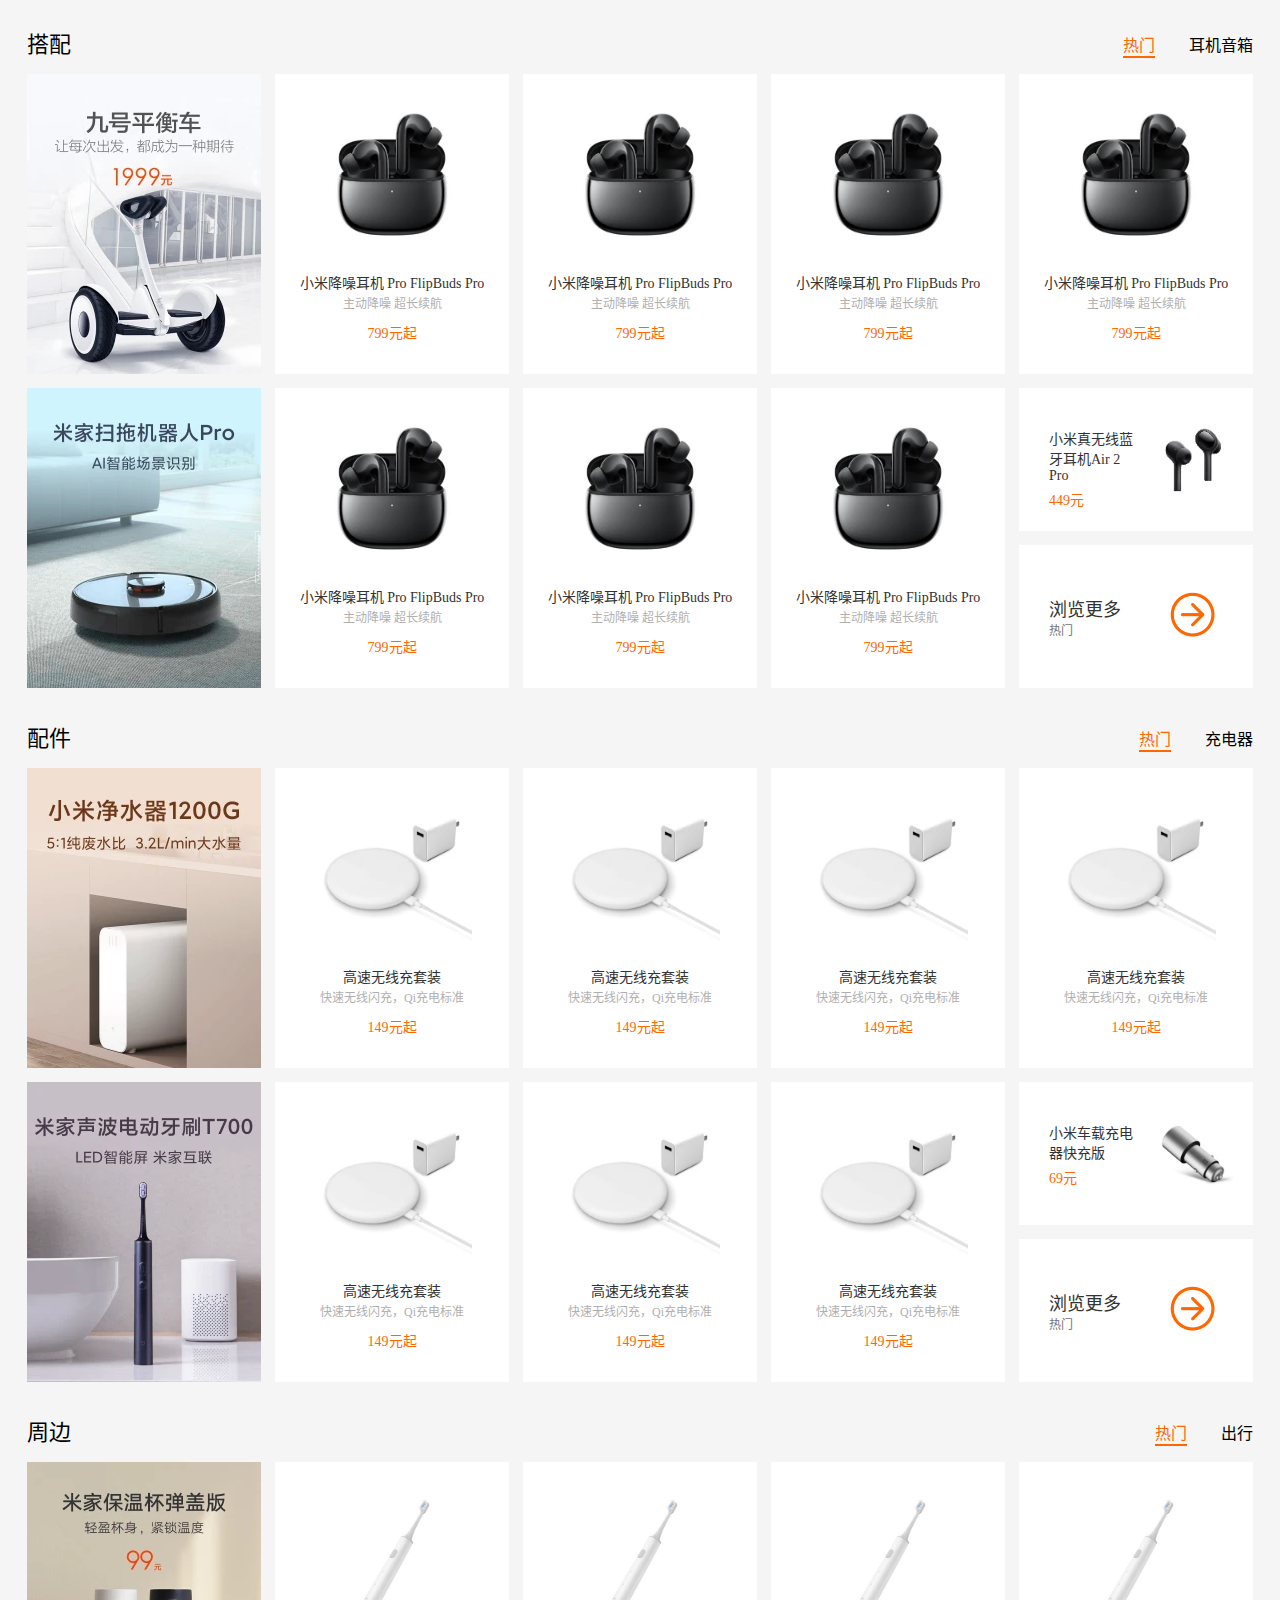
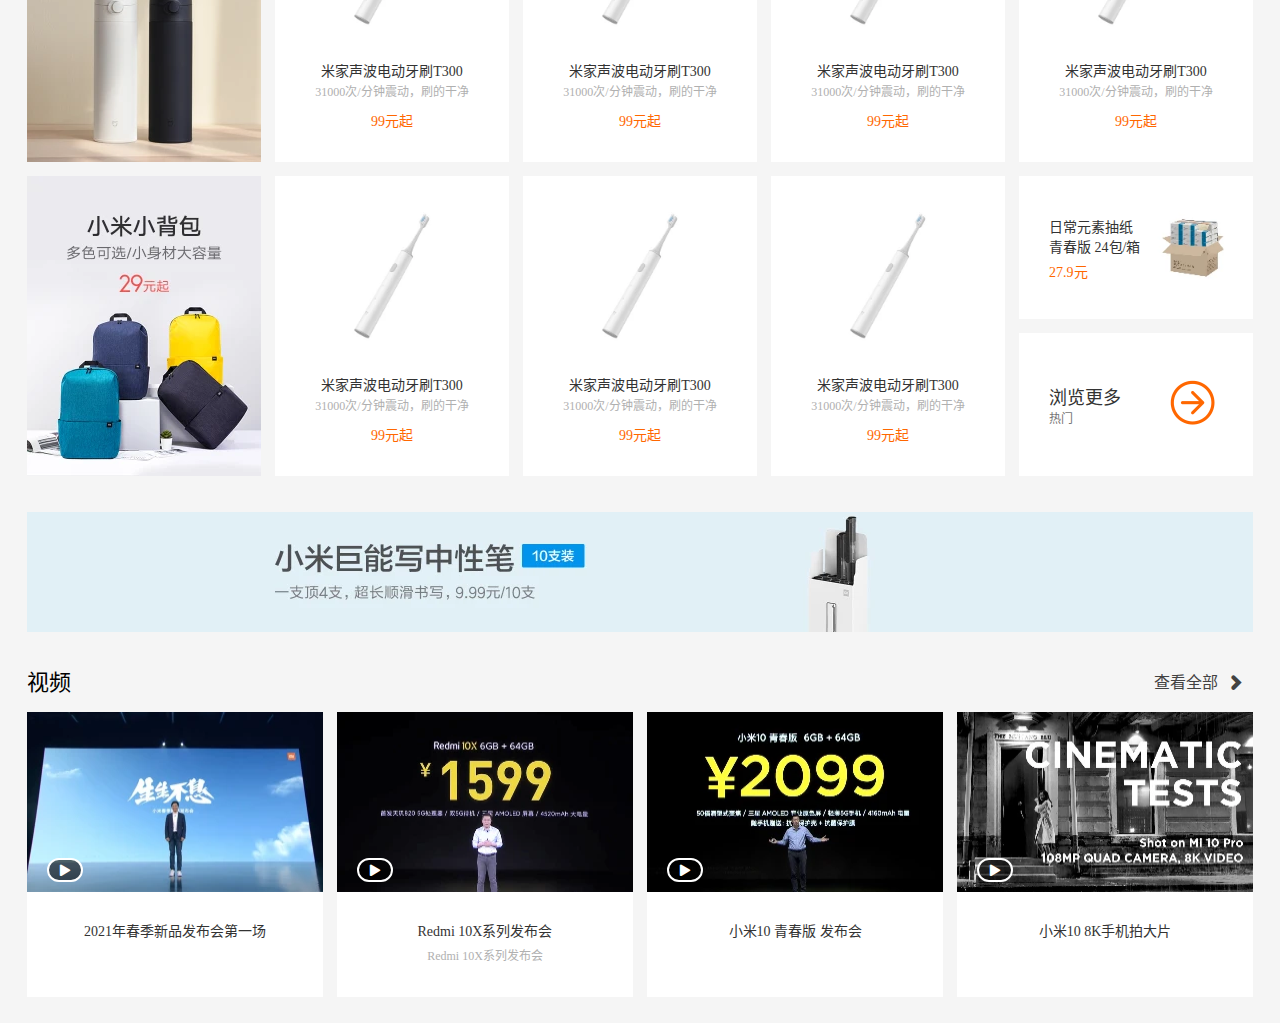
==== commit 23c976f5: "工具栏" ====
--- a/index.html
+++ b/index.html
@@ -1332,7 +1332,7 @@
     <!-- 轮播图end -->
 
     <!-- 工具栏 -->
-    <div class="tool-bar clearfix">
+    <div class="tool-bar tool-bar-large">
         <a href="#" class="item">
             <div class="icon">
                 <img src="images/tool-static1.png" alt="" class="static">
--- a/css/style.css
+++ b/css/style.css
@@ -659,17 +659,27 @@
 
 /* 侧边工具栏 tool-bar */
 
-.tool-bar {
+.tool-bar-large {
     position: fixed;
     right: 0;
     bottom: 70px;
     z-index: 99;
-    width: 84px;
+    /* width: 84px; */
     background: #fff;
     font-size: 14px;
 }
 
-.tool-bar .item{
+.tool-bar-small {
+    position: fixed;
+    left: 50%;
+    right: auto;
+    z-index: 99;
+    margin-left: 613px;
+    bottom: 40px;
+}
+
+/* 大工具栏 */
+ .tool-bar-large .item{
     display: block;
     width: 82px;
     height: 90px;
@@ -678,7 +688,7 @@
     cursor: initial;
 }
 
-.tool-bar .item span {
+.tool-bar-large .item span {
     display: block;
     text-align: center;
     color: #757575;
@@ -686,7 +696,7 @@
 
 }
 
-.tool-bar .item .icon {
+.tool-bar-large .item .icon {
     position: relative;
     width: 30px;
     height: 30px;
@@ -694,7 +704,7 @@
     padding-top: 18px;
 }
 
-.tool-bar .item .icon img {
+ .tool-bar-large .item .icon img {
     position: absolute;
     bottom: 0;
     left: 0;
@@ -703,6 +713,37 @@
     transition: opacity .3s;
 }
 
+/* 小工具栏*/
+.tool-bar-small .item {
+    display: block;
+    width: 25px;
+    height: 40px;
+    margin-top: -1px;
+    border: 1px solid #f5f5f5;
+    cursor: initial;
+}
+.tool-bar-small .item span {
+    display: none;
+}
+
+.tool-bar-small .item .icon {
+    position: relative;
+    width: 20px;
+    height: 20px;
+    margin: 0 auto 8px;
+    padding-top: 10px;
+}
+
+.tool-bar-small .item .icon img {
+    position: absolute;
+    bottom: 0;
+    left: 0;
+    width: 20px;
+    height: 20px;
+    transition: opacity .3s;
+}
+
+
 
 .tool-bar .item .staic {
     opacity: 1;
@@ -727,7 +768,7 @@
     top: 0;
     left: -142px;
     visibility: hidden;
-    z-index: 2;
+    opacity: 1;
     width: 100px;
     height: 162px;
     padding: 14px;
@@ -738,7 +779,6 @@
 .tool-bar .item .pop-content::after {
     content: "";
     position: absolute;
-    top: 21%;
     right: -19px;
     z-index: 1;
     border: 10px solid transparent;
@@ -748,11 +788,20 @@
 .tool-bar .item .pop-content::before {
     content: "";
     position: absolute;
-    top: 21%;
     right: -18px;
     z-index: 2;
     border: 10px solid transparent;
     border-color: rgba(0,0,0,0) rgba(0,0,0,0) rgba(0,0,0,0) #fff;
+}
+
+.tool-bar-large .item .pop-content::after ,
+.tool-bar-large .item .pop-content::before {
+    top: 21%;
+}
+
+.tool-bar-small .item .pop-content::after ,
+.tool-bar-small .item .pop-content::before {
+    top: 5%;
 }
 
 .tool-bar .item .pop-content img {
